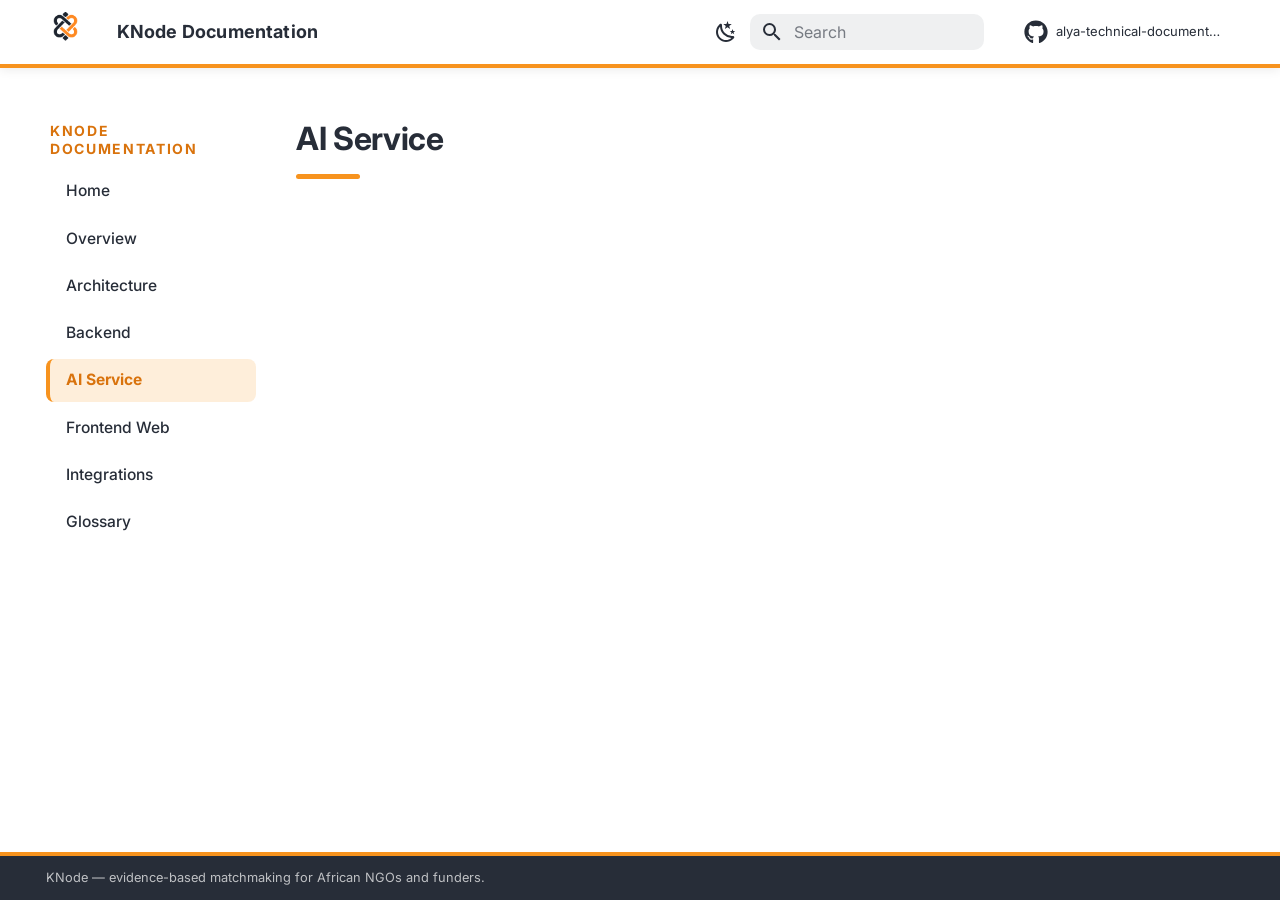
==== ai/index.html @ 0752eef3 "Deployed 485e4f0 with MkDocs version: 1.6.1" ====
<!doctype html>
<html lang="en" class="no-js">
  <head>
    
      <meta charset="utf-8">
      <meta name="viewport" content="width=device-width,initial-scale=1">
      
        <meta name="description" content="Technical documentation for KNode, an evidence-based matchmaking platform connecting African NGOs, collectives and funders.">
      
      
      
        <link rel="canonical" href="https://akirachix.github.io/alya-technical-documentation/ai/">
      
      
        <link rel="prev" href="../backend/">
      
      
        <link rel="next" href="../frontend/">
      
      
        
      
      
      <link rel="icon" href="../assets/brand/knode-logo.png">
      <meta name="generator" content="mkdocs-1.6.1, mkdocs-material-9.7.7">
    
    
      
        <title>AI Service - KNode Documentation</title>
      
    
    
      <link rel="stylesheet" href="../assets/stylesheets/main.ec1eaa64.min.css">
      
        
        <link rel="stylesheet" href="../assets/stylesheets/palette.ab4e12ef.min.css">
      
      


    
    
      
    
    
      
        
        
        <link rel="preconnect" href="https://fonts.gstatic.com" crossorigin>
        <link rel="stylesheet" href="https://fonts.googleapis.com/css?family=Inter:300,300i,400,400i,700,700i%7CJetBrains+Mono:400,400i,700,700i&display=fallback">
        <style>:root{--md-text-font:"Inter";--md-code-font:"JetBrains Mono"}</style>
      
    
    
      <link rel="stylesheet" href="../stylesheets/extra.css">
    
    <script>__md_scope=new URL("..",location),__md_hash=e=>[...e].reduce(((e,_)=>(e<<5)-e+_.charCodeAt(0)),0),__md_get=(e,_=localStorage,t=__md_scope)=>JSON.parse(_.getItem(t.pathname+"."+e)),__md_set=(e,_,t=localStorage,a=__md_scope)=>{try{t.setItem(a.pathname+"."+e,JSON.stringify(_))}catch(e){}}</script>
    
      

    
    
  </head>
  
  
    
    
      
    
    
    
    
    <body dir="ltr" data-md-color-scheme="default" data-md-color-primary="custom" data-md-color-accent="custom">
  
    
    <input class="md-toggle" data-md-toggle="drawer" type="checkbox" id="__drawer" autocomplete="off">
    <input class="md-toggle" data-md-toggle="search" type="checkbox" id="__search" autocomplete="off">
    <label class="md-overlay" for="__drawer"></label>
    <div data-md-component="skip">
      
        
        <a href="#ai-service" class="md-skip">
          Skip to content
        </a>
      
    </div>
    <div data-md-component="announce">
      
    </div>
    
    
      

  

<header class="md-header md-header--shadow" data-md-component="header">
  <nav class="md-header__inner md-grid" aria-label="Header">
    <a href=".." title="KNode Documentation" class="md-header__button md-logo" aria-label="KNode Documentation" data-md-component="logo">
      
  <img src="../assets/brand/knode-logo.png" alt="logo">

    </a>
    <label class="md-header__button md-icon" for="__drawer">
      
      <svg xmlns="http://www.w3.org/2000/svg" viewBox="0 0 24 24"><path d="M3 6h18v2H3zm0 5h18v2H3zm0 5h18v2H3z"/></svg>
    </label>
    <div class="md-header__title" data-md-component="header-title">
      <div class="md-header__ellipsis">
        <div class="md-header__topic">
          <span class="md-ellipsis">
            KNode Documentation
          </span>
        </div>
        <div class="md-header__topic" data-md-component="header-topic">
          <span class="md-ellipsis">
            
              AI Service
            
          </span>
        </div>
      </div>
    </div>
    
      
        <form class="md-header__option" data-md-component="palette">
  
    
    
    
    <input class="md-option" data-md-color-media="" data-md-color-scheme="default" data-md-color-primary="custom" data-md-color-accent="custom"  aria-label="Switch to dark mode"  type="radio" name="__palette" id="__palette_0">
    
      <label class="md-header__button md-icon" title="Switch to dark mode" for="__palette_1" hidden>
        <svg xmlns="http://www.w3.org/2000/svg" viewBox="0 0 24 24"><path d="m17.75 4.09-2.53 1.94.91 3.06-2.63-1.81-2.63 1.81.91-3.06-2.53-1.94L12.44 4l1.06-3 1.06 3zm3.5 6.91-1.64 1.25.59 1.98-1.7-1.17-1.7 1.17.59-1.98L15.75 11l2.06-.05L18.5 9l.69 1.95zm-2.28 4.95c.83-.08 1.72 1.1 1.19 1.85-.32.45-.66.87-1.08 1.27C15.17 23 8.84 23 4.94 19.07c-3.91-3.9-3.91-10.24 0-14.14.4-.4.82-.76 1.27-1.08.75-.53 1.93.36 1.85 1.19-.27 2.86.69 5.83 2.89 8.02a9.96 9.96 0 0 0 8.02 2.89m-1.64 2.02a12.08 12.08 0 0 1-7.8-3.47c-2.17-2.19-3.33-5-3.49-7.82-2.81 3.14-2.7 7.96.31 10.98 3.02 3.01 7.84 3.12 10.98.31"/></svg>
      </label>
    
  
    
    
    
    <input class="md-option" data-md-color-media="" data-md-color-scheme="slate" data-md-color-primary="custom" data-md-color-accent="custom"  aria-label="Switch to light mode"  type="radio" name="__palette" id="__palette_1">
    
      <label class="md-header__button md-icon" title="Switch to light mode" for="__palette_0" hidden>
        <svg xmlns="http://www.w3.org/2000/svg" viewBox="0 0 24 24"><path d="M12 7a5 5 0 0 1 5 5 5 5 0 0 1-5 5 5 5 0 0 1-5-5 5 5 0 0 1 5-5m0 2a3 3 0 0 0-3 3 3 3 0 0 0 3 3 3 3 0 0 0 3-3 3 3 0 0 0-3-3m0-7 2.39 3.42C13.65 5.15 12.84 5 12 5s-1.65.15-2.39.42zM3.34 7l4.16-.35A7.2 7.2 0 0 0 5.94 8.5c-.44.74-.69 1.5-.83 2.29zm.02 10 1.76-3.77a7.131 7.131 0 0 0 2.38 4.14zM20.65 7l-1.77 3.79a7.02 7.02 0 0 0-2.38-4.15zm-.01 10-4.14.36c.59-.51 1.12-1.14 1.54-1.86.42-.73.69-1.5.83-2.29zM12 22l-2.41-3.44c.74.27 1.55.44 2.41.44.82 0 1.63-.17 2.37-.44z"/></svg>
      </label>
    
  
</form>
      
    
    
      <script>var palette=__md_get("__palette");if(palette&&palette.color){if("(prefers-color-scheme)"===palette.color.media){var media=matchMedia("(prefers-color-scheme: light)"),input=document.querySelector(media.matches?"[data-md-color-media='(prefers-color-scheme: light)']":"[data-md-color-media='(prefers-color-scheme: dark)']");palette.color.media=input.getAttribute("data-md-color-media"),palette.color.scheme=input.getAttribute("data-md-color-scheme"),palette.color.primary=input.getAttribute("data-md-color-primary"),palette.color.accent=input.getAttribute("data-md-color-accent")}for(var[key,value]of Object.entries(palette.color))document.body.setAttribute("data-md-color-"+key,value)}</script>
    
    
    
      
      
        <label class="md-header__button md-icon" for="__search">
          
          <svg xmlns="http://www.w3.org/2000/svg" viewBox="0 0 24 24"><path d="M9.5 3A6.5 6.5 0 0 1 16 9.5c0 1.61-.59 3.09-1.56 4.23l.27.27h.79l5 5-1.5 1.5-5-5v-.79l-.27-.27A6.52 6.52 0 0 1 9.5 16 6.5 6.5 0 0 1 3 9.5 6.5 6.5 0 0 1 9.5 3m0 2C7 5 5 7 5 9.5S7 14 9.5 14 14 12 14 9.5 12 5 9.5 5"/></svg>
        </label>
        <div class="md-search" data-md-component="search" role="dialog">
  <label class="md-search__overlay" for="__search"></label>
  <div class="md-search__inner" role="search">
    <form class="md-search__form" name="search">
      <input type="text" class="md-search__input" name="query" aria-label="Search" placeholder="Search" autocapitalize="off" autocorrect="off" autocomplete="off" spellcheck="false" data-md-component="search-query" required>
      <label class="md-search__icon md-icon" for="__search">
        
        <svg xmlns="http://www.w3.org/2000/svg" viewBox="0 0 24 24"><path d="M9.5 3A6.5 6.5 0 0 1 16 9.5c0 1.61-.59 3.09-1.56 4.23l.27.27h.79l5 5-1.5 1.5-5-5v-.79l-.27-.27A6.52 6.52 0 0 1 9.5 16 6.5 6.5 0 0 1 3 9.5 6.5 6.5 0 0 1 9.5 3m0 2C7 5 5 7 5 9.5S7 14 9.5 14 14 12 14 9.5 12 5 9.5 5"/></svg>
        
        <svg xmlns="http://www.w3.org/2000/svg" viewBox="0 0 24 24"><path d="M20 11v2H8l5.5 5.5-1.42 1.42L4.16 12l7.92-7.92L13.5 5.5 8 11z"/></svg>
      </label>
      <nav class="md-search__options" aria-label="Search">
        
        <button type="reset" class="md-search__icon md-icon" title="Clear" aria-label="Clear" tabindex="-1">
          
          <svg xmlns="http://www.w3.org/2000/svg" viewBox="0 0 24 24"><path d="M19 6.41 17.59 5 12 10.59 6.41 5 5 6.41 10.59 12 5 17.59 6.41 19 12 13.41 17.59 19 19 17.59 13.41 12z"/></svg>
        </button>
      </nav>
      
        <div class="md-search__suggest" data-md-component="search-suggest"></div>
      
    </form>
    <div class="md-search__output">
      <div class="md-search__scrollwrap" tabindex="0" data-md-scrollfix>
        <div class="md-search-result" data-md-component="search-result">
          <div class="md-search-result__meta">
            Initializing search
          </div>
          <ol class="md-search-result__list" role="presentation"></ol>
        </div>
      </div>
    </div>
  </div>
</div>
      
    
    
      <div class="md-header__source">
        <a href="https://github.com/akirachix/alya-technical-documentation" title="Go to repository" class="md-source" data-md-component="source">
  <div class="md-source__icon md-icon">
    
    <svg xmlns="http://www.w3.org/2000/svg" viewBox="0 0 512 512"><!--! Font Awesome Free 7.1.0 by @fontawesome - https://fontawesome.com License - https://fontawesome.com/license/free (Icons: CC BY 4.0, Fonts: SIL OFL 1.1, Code: MIT License) Copyright 2025 Fonticons, Inc.--><path d="M173.9 397.4c0 2-2.3 3.6-5.2 3.6-3.3.3-5.6-1.3-5.6-3.6 0-2 2.3-3.6 5.2-3.6 3-.3 5.6 1.3 5.6 3.6m-31.1-4.5c-.7 2 1.3 4.3 4.3 4.9 2.6 1 5.6 0 6.2-2s-1.3-4.3-4.3-5.2c-2.6-.7-5.5.3-6.2 2.3m44.2-1.7c-2.9.7-4.9 2.6-4.6 4.9.3 2 2.9 3.3 5.9 2.6 2.9-.7 4.9-2.6 4.6-4.6-.3-1.9-3-3.2-5.9-2.9M252.8 8C114.1 8 8 113.3 8 252c0 110.9 69.8 205.8 169.5 239.2 12.8 2.3 17.3-5.6 17.3-12.1 0-6.2-.3-40.4-.3-61.4 0 0-70 15-84.7-29.8 0 0-11.4-29.1-27.8-36.6 0 0-22.9-15.7 1.6-15.4 0 0 24.9 2 38.6 25.8 21.9 38.6 58.6 27.5 72.9 20.9 2.3-16 8.8-27.1 16-33.7-55.9-6.2-112.3-14.3-112.3-110.5 0-27.5 7.6-41.3 23.6-58.9-2.6-6.5-11.1-33.3 2.6-67.9 20.9-6.5 69 27 69 27 20-5.6 41.5-8.5 62.8-8.5s42.8 2.9 62.8 8.5c0 0 48.1-33.6 69-27 13.7 34.7 5.2 61.4 2.6 67.9 16 17.7 25.8 31.5 25.8 58.9 0 96.5-58.9 104.2-114.8 110.5 9.2 7.9 17 22.9 17 46.4 0 33.7-.3 75.4-.3 83.6 0 6.5 4.6 14.4 17.3 12.1C436.2 457.8 504 362.9 504 252 504 113.3 391.5 8 252.8 8M105.2 352.9c-1.3 1-1 3.3.7 5.2 1.6 1.6 3.9 2.3 5.2 1 1.3-1 1-3.3-.7-5.2-1.6-1.6-3.9-2.3-5.2-1m-10.8-8.1c-.7 1.3.3 2.9 2.3 3.9 1.6 1 3.6.7 4.3-.7.7-1.3-.3-2.9-2.3-3.9-2-.6-3.6-.3-4.3.7m32.4 35.6c-1.6 1.3-1 4.3 1.3 6.2 2.3 2.3 5.2 2.6 6.5 1 1.3-1.3.7-4.3-1.3-6.2-2.2-2.3-5.2-2.6-6.5-1m-11.4-14.7c-1.6 1-1.6 3.6 0 5.9s4.3 3.3 5.6 2.3c1.6-1.3 1.6-3.9 0-6.2-1.4-2.3-4-3.3-5.6-2"/></svg>
  </div>
  <div class="md-source__repository">
    alya-technical-documentation
  </div>
</a>
      </div>
    
  </nav>
  
</header>
    
    <div class="md-container" data-md-component="container">
      
      
        
          
        
      
      <main class="md-main" data-md-component="main">
        <div class="md-main__inner md-grid">
          
            
              
              <div class="md-sidebar md-sidebar--primary" data-md-component="sidebar" data-md-type="navigation" >
                <div class="md-sidebar__scrollwrap">
                  <div class="md-sidebar__inner">
                    



<nav class="md-nav md-nav--primary" aria-label="Navigation" data-md-level="0">
  <label class="md-nav__title" for="__drawer">
    <a href=".." title="KNode Documentation" class="md-nav__button md-logo" aria-label="KNode Documentation" data-md-component="logo">
      
  <img src="../assets/brand/knode-logo.png" alt="logo">

    </a>
    KNode Documentation
  </label>
  
    <div class="md-nav__source">
      <a href="https://github.com/akirachix/alya-technical-documentation" title="Go to repository" class="md-source" data-md-component="source">
  <div class="md-source__icon md-icon">
    
    <svg xmlns="http://www.w3.org/2000/svg" viewBox="0 0 512 512"><!--! Font Awesome Free 7.1.0 by @fontawesome - https://fontawesome.com License - https://fontawesome.com/license/free (Icons: CC BY 4.0, Fonts: SIL OFL 1.1, Code: MIT License) Copyright 2025 Fonticons, Inc.--><path d="M173.9 397.4c0 2-2.3 3.6-5.2 3.6-3.3.3-5.6-1.3-5.6-3.6 0-2 2.3-3.6 5.2-3.6 3-.3 5.6 1.3 5.6 3.6m-31.1-4.5c-.7 2 1.3 4.3 4.3 4.9 2.6 1 5.6 0 6.2-2s-1.3-4.3-4.3-5.2c-2.6-.7-5.5.3-6.2 2.3m44.2-1.7c-2.9.7-4.9 2.6-4.6 4.9.3 2 2.9 3.3 5.9 2.6 2.9-.7 4.9-2.6 4.6-4.6-.3-1.9-3-3.2-5.9-2.9M252.8 8C114.1 8 8 113.3 8 252c0 110.9 69.8 205.8 169.5 239.2 12.8 2.3 17.3-5.6 17.3-12.1 0-6.2-.3-40.4-.3-61.4 0 0-70 15-84.7-29.8 0 0-11.4-29.1-27.8-36.6 0 0-22.9-15.7 1.6-15.4 0 0 24.9 2 38.6 25.8 21.9 38.6 58.6 27.5 72.9 20.9 2.3-16 8.8-27.1 16-33.7-55.9-6.2-112.3-14.3-112.3-110.5 0-27.5 7.6-41.3 23.6-58.9-2.6-6.5-11.1-33.3 2.6-67.9 20.9-6.5 69 27 69 27 20-5.6 41.5-8.5 62.8-8.5s42.8 2.9 62.8 8.5c0 0 48.1-33.6 69-27 13.7 34.7 5.2 61.4 2.6 67.9 16 17.7 25.8 31.5 25.8 58.9 0 96.5-58.9 104.2-114.8 110.5 9.2 7.9 17 22.9 17 46.4 0 33.7-.3 75.4-.3 83.6 0 6.5 4.6 14.4 17.3 12.1C436.2 457.8 504 362.9 504 252 504 113.3 391.5 8 252.8 8M105.2 352.9c-1.3 1-1 3.3.7 5.2 1.6 1.6 3.9 2.3 5.2 1 1.3-1 1-3.3-.7-5.2-1.6-1.6-3.9-2.3-5.2-1m-10.8-8.1c-.7 1.3.3 2.9 2.3 3.9 1.6 1 3.6.7 4.3-.7.7-1.3-.3-2.9-2.3-3.9-2-.6-3.6-.3-4.3.7m32.4 35.6c-1.6 1.3-1 4.3 1.3 6.2 2.3 2.3 5.2 2.6 6.5 1 1.3-1.3.7-4.3-1.3-6.2-2.2-2.3-5.2-2.6-6.5-1m-11.4-14.7c-1.6 1-1.6 3.6 0 5.9s4.3 3.3 5.6 2.3c1.6-1.3 1.6-3.9 0-6.2-1.4-2.3-4-3.3-5.6-2"/></svg>
  </div>
  <div class="md-source__repository">
    alya-technical-documentation
  </div>
</a>
    </div>
  
  <ul class="md-nav__list" data-md-scrollfix>
    
      
      
  
  
  
  
    <li class="md-nav__item">
      <a href=".." class="md-nav__link">
        
  
  
  <span class="md-ellipsis">
    
  
    Home
  

    
  </span>
  
  

      </a>
    </li>
  

    
      
      
  
  
  
  
    <li class="md-nav__item">
      <a href="../overview/" class="md-nav__link">
        
  
  
  <span class="md-ellipsis">
    
  
    Overview
  

    
  </span>
  
  

      </a>
    </li>
  

    
      
      
  
  
  
  
    <li class="md-nav__item">
      <a href="../architecture/" class="md-nav__link">
        
  
  
  <span class="md-ellipsis">
    
  
    Architecture
  

    
  </span>
  
  

      </a>
    </li>
  

    
      
      
  
  
  
  
    <li class="md-nav__item">
      <a href="../backend/" class="md-nav__link">
        
  
  
  <span class="md-ellipsis">
    
  
    Backend
  

    
  </span>
  
  

      </a>
    </li>
  

    
      
      
  
  
    
  
  
  
    <li class="md-nav__item md-nav__item--active">
      
      <input class="md-nav__toggle md-toggle" type="checkbox" id="__toc">
      
      
        
      
      
      <a href="./" class="md-nav__link md-nav__link--active">
        
  
  
  <span class="md-ellipsis">
    
  
    AI Service
  

    
  </span>
  
  

      </a>
      
    </li>
  

    
      
      
  
  
  
  
    <li class="md-nav__item">
      <a href="../frontend/" class="md-nav__link">
        
  
  
  <span class="md-ellipsis">
    
  
    Frontend Web
  

    
  </span>
  
  

      </a>
    </li>
  

    
      
      
  
  
  
  
    <li class="md-nav__item">
      <a href="../integrations/" class="md-nav__link">
        
  
  
  <span class="md-ellipsis">
    
  
    Integrations
  

    
  </span>
  
  

      </a>
    </li>
  

    
      
      
  
  
  
  
    <li class="md-nav__item">
      <a href="../glossary/" class="md-nav__link">
        
  
  
  <span class="md-ellipsis">
    
  
    Glossary
  

    
  </span>
  
  

      </a>
    </li>
  

    
  </ul>
</nav>
                  </div>
                </div>
              </div>
            
            
              
              <div class="md-sidebar md-sidebar--secondary" data-md-component="sidebar" data-md-type="toc" >
                <div class="md-sidebar__scrollwrap">
                  <div class="md-sidebar__inner">
                    

<nav class="md-nav md-nav--secondary" aria-label="Table of contents">
  
  
  
    
  
  
</nav>
                  </div>
                </div>
              </div>
            
          
          
            <div class="md-content" data-md-component="content">
              
              <article class="md-content__inner md-typeset">
                
                  


  
  


<h1 id="ai-service">AI Service<a class="headerlink" href="#ai-service" title="Permanent link">&para;</a></h1>












                
              </article>
            </div>
          
          
  <script>var tabs=__md_get("__tabs");if(Array.isArray(tabs))e:for(var set of document.querySelectorAll(".tabbed-set")){var labels=set.querySelector(".tabbed-labels");for(var tab of tabs)for(var label of labels.getElementsByTagName("label"))if(label.innerText.trim()===tab){var input=document.getElementById(label.htmlFor);input.checked=!0;continue e}}</script>

<script>var target=document.getElementById(location.hash.slice(1));target&&target.name&&(target.checked=target.name.startsWith("__tabbed_"))</script>
        </div>
        
          <button type="button" class="md-top md-icon" data-md-component="top" hidden>
  
  <svg xmlns="http://www.w3.org/2000/svg" viewBox="0 0 24 24"><path d="M13 20h-2V8l-5.5 5.5-1.42-1.42L12 4.16l7.92 7.92-1.42 1.42L13 8z"/></svg>
  Back to top
</button>
        
      </main>
      
        <footer class="md-footer">
  
  <div class="md-footer-meta md-typeset">
    <div class="md-footer-meta__inner md-grid">
      <div class="md-copyright">
  
    <div class="md-copyright__highlight">
      KNode &mdash; evidence-based matchmaking for African NGOs and funders.
    </div>
  
  
</div>
      
    </div>
  </div>
</footer>
      
    </div>
    <div class="md-dialog" data-md-component="dialog">
      <div class="md-dialog__inner md-typeset"></div>
    </div>
    
    
    
      
      
      <script id="__config" type="application/json">{"annotate": null, "base": "..", "features": ["navigation.sections", "navigation.indexes", "navigation.tracking", "navigation.top", "toc.follow", "search.suggest", "search.highlight", "content.code.copy", "content.tabs.link"], "search": "../assets/javascripts/workers/search.2c215733.min.js", "tags": null, "translations": {"clipboard.copied": "Copied to clipboard", "clipboard.copy": "Copy to clipboard", "search.result.more.one": "1 more on this page", "search.result.more.other": "# more on this page", "search.result.none": "No matching documents", "search.result.one": "1 matching document", "search.result.other": "# matching documents", "search.result.placeholder": "Type to start searching", "search.result.term.missing": "Missing", "select.version": "Select version"}, "version": null}</script>
    
    
      <script src="../assets/javascripts/bundle.d7400e89.min.js"></script>
      
    
  </body>
</html>
---- assets/stylesheets/main.ec1eaa64.min.css ----
@charset "UTF-8";html{-webkit-text-size-adjust:none;-moz-text-size-adjust:none;text-size-adjust:none;box-sizing:border-box}*,:after,:before{box-sizing:inherit}@media (prefers-reduced-motion){*,:after,:before{transition:none!important}}body{margin:0}a,button,input,label{-webkit-tap-highlight-color:transparent}a{color:inherit;text-decoration:none}hr{border:0;box-sizing:initial;display:block;height:.05rem;overflow:visible;padding:0}small{font-size:80%}sub,sup{line-height:1em}img{border-style:none}table{border-collapse:initial;border-spacing:0}td,th{font-weight:400;vertical-align:top}button{background:#0000;border:0;font-family:inherit;font-size:inherit;margin:0;padding:0}input{border:0;outline:none}:root{--md-primary-fg-color:#4051b5;--md-primary-fg-color--light:#5d6cc0;--md-primary-fg-color--dark:#303fa1;--md-primary-bg-color:#fff;--md-primary-bg-color--light:#ffffffb3;--md-accent-fg-color:#526cfe;--md-accent-fg-color--transparent:#526cfe1a;--md-accent-bg-color:#fff;--md-accent-bg-color--light:#ffffffb3}[data-md-color-scheme=default]{color-scheme:light}[data-md-color-scheme=default] img[src$="#gh-dark-mode-only"],[data-md-color-scheme=default] img[src$="#only-dark"]{display:none}:root,[data-md-color-scheme=default]{--md-hue:225deg;--md-default-fg-color:#000000de;--md-default-fg-color--light:#0000008a;--md-default-fg-color--lighter:#00000052;--md-default-fg-color--lightest:#00000012;--md-default-bg-color:#fff;--md-default-bg-color--light:#ffffffb3;--md-default-bg-color--lighter:#ffffff4d;--md-default-bg-color--lightest:#ffffff1f;--md-code-fg-color:#36464e;--md-code-bg-color:#f5f5f5;--md-code-bg-color--light:#f5f5f5b3;--md-code-bg-color--lighter:#f5f5f54d;--md-code-hl-color:#4287ff;--md-code-hl-color--light:#4287ff1a;--md-code-hl-number-color:#d52a2a;--md-code-hl-special-color:#db1457;--md-code-hl-function-color:#a846b9;--md-code-hl-constant-color:#6e59d9;--md-code-hl-keyword-color:#3f6ec6;--md-code-hl-string-color:#1c7d4d;--md-code-hl-name-color:var(--md-code-fg-color);--md-code-hl-operator-color:var(--md-default-fg-color--light);--md-code-hl-punctuation-color:var(--md-default-fg-color--light);--md-code-hl-comment-color:var(--md-default-fg-color--light);--md-code-hl-generic-color:var(--md-default-fg-color--light);--md-code-hl-variable-color:var(--md-default-fg-color--light);--md-typeset-color:var(--md-default-fg-color);--md-typeset-a-color:var(--md-primary-fg-color);--md-typeset-del-color:#f5503d26;--md-typeset-ins-color:#0bd57026;--md-typeset-kbd-color:#fafafa;--md-typeset-kbd-accent-color:#fff;--md-typeset-kbd-border-color:#b8b8b8;--md-typeset-mark-color:#ffff0080;--md-typeset-table-color:#0000001f;--md-typeset-table-color--light:rgba(0,0,0,.035);--md-admonition-fg-color:var(--md-default-fg-color);--md-admonition-bg-color:var(--md-default-bg-color);--md-warning-fg-color:#000000de;--md-warning-bg-color:#ff9;--md-footer-fg-color:#fff;--md-footer-fg-color--light:#ffffffb3;--md-footer-fg-color--lighter:#ffffff73;--md-footer-bg-color:#000000de;--md-footer-bg-color--dark:#00000052;--md-shadow-z1:0 0.2rem 0.5rem #0000000d,0 0 0.05rem #0000001a;--md-shadow-z2:0 0.2rem 0.5rem #0000001a,0 0 0.05rem #00000040;--md-shadow-z3:0 0.2rem 0.5rem #0003,0 0 0.05rem #00000059}.md-icon svg{fill:currentcolor;display:block;height:1.2rem;width:1.2rem}body{-webkit-font-smoothing:antialiased;-moz-osx-font-smoothing:grayscale;--md-text-font-family:var(--md-text-font,_),-apple-system,BlinkMacSystemFont,Helvetica,Arial,sans-serif;--md-code-font-family:var(--md-code-font,_),SFMono-Regular,Consolas,Menlo,monospace}aside,body,input{font-feature-settings:"kern","liga";color:var(--md-typeset-color);font-family:var(--md-text-font-family)}code,kbd,pre{font-feature-settings:"kern";font-family:var(--md-code-font-family)}:root{--md-typeset-table-sort-icon:url('data:image/svg+xml;charset=utf-8,<svg xmlns="http://www.w3.org/2000/svg" viewBox="0 0 24 24"><path d="m18 21-4-4h3V7h-3l4-4 4 4h-3v10h3M2 19v-2h10v2M2 13v-2h7v2M2 7V5h4v2z"/></svg>');--md-typeset-table-sort-icon--asc:url('data:image/svg+xml;charset=utf-8,<svg xmlns="http://www.w3.org/2000/svg" viewBox="0 0 24 24"><path d="M19 17h3l-4 4-4-4h3V3h2M2 17h10v2H2M6 5v2H2V5m0 6h7v2H2z"/></svg>');--md-typeset-table-sort-icon--desc:url('data:image/svg+xml;charset=utf-8,<svg xmlns="http://www.w3.org/2000/svg" viewBox="0 0 24 24"><path d="M19 7h3l-4-4-4 4h3v14h2M2 17h10v2H2M6 5v2H2V5m0 6h7v2H2z"/></svg>')}.md-typeset{-webkit-print-color-adjust:exact;color-adjust:exact;font-size:.8rem;line-height:1.6;overflow-wrap:break-word}@media print{.md-typeset{font-size:.68rem}}.md-typeset blockquote,.md-typeset dl,.md-typeset figure,.md-typeset ol,.md-typeset pre,.md-typeset ul{margin-bottom:1em;margin-top:1em}.md-typeset h1{color:var(--md-default-fg-color--light);font-size:2em;line-height:1.3;margin:0 0 1.25em}.md-typeset h1,.md-typeset h2{font-weight:300;letter-spacing:-.01em}.md-typeset h2{font-size:1.5625em;line-height:1.4;margin:1.6em 0 .64em}.md-typeset h3{font-size:1.25em;font-weight:400;letter-spacing:-.01em;line-height:1.5;margin:1.6em 0 .8em}.md-typeset h2+h3{margin-top:.8em}.md-typeset h4{font-weight:700;letter-spacing:-.01em;margin:1em 0}.md-typeset h5,.md-typeset h6{color:var(--md-default-fg-color--light);font-size:.8em;font-weight:700;letter-spacing:-.01em;margin:1.25em 0}.md-typeset h5{text-transform:uppercase}.md-typeset h5 code{text-transform:none}.md-typeset hr{border-bottom:.05rem solid var(--md-default-fg-color--lightest);display:flow-root;margin:1.5em 0}.md-typeset a{color:var(--md-typeset-a-color);word-break:break-word}.md-typeset a,.md-typeset a:before{transition:color 125ms}.md-typeset a:focus,.md-typeset a:hover{color:var(--md-accent-fg-color)}.md-typeset a:focus code,.md-typeset a:hover code{background-color:var(--md-accent-fg-color--transparent);color:var(--md-accent-fg-color)}.md-typeset a code{color:var(--md-typeset-a-color)}.md-typeset a.focus-visible{outline-color:var(--md-accent-fg-color);outline-offset:.2rem}.md-typeset code,.md-typeset kbd,.md-typeset pre{color:var(--md-code-fg-color);direction:ltr;font-variant-ligatures:none;transition:background-color 125ms}@media print{.md-typeset code,.md-typeset kbd,.md-typeset pre{white-space:pre-wrap}}.md-typeset code{background-color:var(--md-code-bg-color);border-radius:.1rem;-webkit-box-decoration-break:clone;box-decoration-break:clone;font-size:.85em;padding:0 .2941176471em;transition:color 125ms,background-color 125ms;word-break:break-word}.md-typeset code:not(.focus-visible){-webkit-tap-highlight-color:transparent;outline:none}.md-typeset pre{display:flow-root;line-height:1.4;position:relative}.md-typeset pre>code{-webkit-box-decoration-break:slice;box-decoration-break:slice;box-shadow:none;display:block;margin:0;outline-color:var(--md-accent-fg-color);overflow:auto;padding:.7720588235em 1.1764705882em;scrollbar-color:var(--md-default-fg-color--lighter) #0000;scrollbar-width:thin;touch-action:auto;word-break:normal}.md-typeset pre>code:hover{scrollbar-color:var(--md-accent-fg-color) #0000}.md-typeset pre>code::-webkit-scrollbar{height:.2rem;width:.2rem}.md-typeset pre>code::-webkit-scrollbar-thumb{background-color:var(--md-default-fg-color--lighter)}.md-typeset pre>code::-webkit-scrollbar-thumb:hover{background-color:var(--md-accent-fg-color)}.md-typeset kbd{background-color:var(--md-typeset-kbd-color);border-radius:.1rem;box-shadow:0 .1rem 0 .05rem var(--md-typeset-kbd-border-color),0 .1rem 0 var(--md-typeset-kbd-border-color),0 -.1rem .2rem var(--md-typeset-kbd-accent-color) inset;color:var(--md-default-fg-color);display:inline-block;font-size:.75em;padding:0 .6666666667em;vertical-align:text-top;word-break:break-word}.md-typeset mark{background-color:var(--md-typeset-mark-color);-webkit-box-decoration-break:clone;box-decoration-break:clone;color:inherit;word-break:break-word}.md-typeset abbr{cursor:help;text-decoration:none}.md-typeset [data-preview],.md-typeset abbr{border-bottom:.05rem dotted var(--md-default-fg-color--light)}.md-typeset small{opacity:.75}[dir=ltr] .md-typeset sub,[dir=ltr] .md-typeset sup{margin-left:.078125em}[dir=rtl] .md-typeset sub,[dir=rtl] .md-typeset sup{margin-right:.078125em}[dir=ltr] .md-typeset blockquote{padding-left:.6rem}[dir=rtl] .md-typeset blockquote{padding-right:.6rem}[dir=ltr] .md-typeset blockquote{border-left:.2rem solid var(--md-default-fg-color--lighter)}[dir=rtl] .md-typeset blockquote{border-right:.2rem solid var(--md-default-fg-color--lighter)}.md-typeset blockquote{color:var(--md-default-fg-color--light);margin-left:0;margin-right:0}.md-typeset ul{list-style-type:disc}.md-typeset ul[type]{list-style-type:revert-layer}[dir=ltr] .md-typeset ol,[dir=ltr] .md-typeset ul{margin-left:.625em}[dir=rtl] .md-typeset ol,[dir=rtl] .md-typeset ul{margin-right:.625em}.md-typeset ol,.md-typeset ul{padding:0}.md-typeset ol:not([hidden]),.md-typeset ul:not([hidden]){display:flow-root}.md-typeset ol ol,.md-typeset ul ol{list-style-type:lower-alpha}.md-typeset ol ol ol,.md-typeset ul ol ol{list-style-type:lower-roman}.md-typeset ol ol ol ol,.md-typeset ul ol ol ol{list-style-type:upper-alpha}.md-typeset ol ol ol ol ol,.md-typeset ul ol ol ol ol{list-style-type:upper-roman}.md-typeset ol[type],.md-typeset ul[type]{list-style-type:revert-layer}[dir=ltr] .md-typeset ol li,[dir=ltr] .md-typeset ul li{margin-left:1.25em}[dir=rtl] .md-typeset ol li,[dir=rtl] .md-typeset ul li{margin-right:1.25em}.md-typeset ol li,.md-typeset ul li{margin-bottom:.5em}.md-typeset ol li blockquote,.md-typeset ol li p,.md-typeset ul li blockquote,.md-typeset ul li p{margin:.5em 0}.md-typeset ol li:last-child,.md-typeset ul li:last-child{margin-bottom:0}[dir=ltr] .md-typeset ol li ol,[dir=ltr] .md-typeset ol li ul,[dir=ltr] .md-typeset ul li ol,[dir=ltr] .md-typeset ul li ul{margin-left:.625em}[dir=rtl] .md-typeset ol li ol,[dir=rtl] .md-typeset ol li ul,[dir=rtl] .md-typeset ul li ol,[dir=rtl] .md-typeset ul li ul{margin-right:.625em}.md-typeset ol li ol,.md-typeset ol li ul,.md-typeset ul li ol,.md-typeset ul li ul{margin-bottom:.5em;margin-top:.5em}[dir=ltr] .md-typeset dd{margin-left:1.875em}[dir=rtl] .md-typeset dd{margin-right:1.875em}.md-typeset dd{margin-bottom:1.5em;margin-top:1em}.md-typeset img,.md-typeset svg,.md-typeset video{height:auto;max-width:100%}.md-typeset img[align=left]{margin:1em 1em 1em 0}.md-typeset img[align=right]{margin:1em 0 1em 1em}.md-typeset img[align]:only-child{margin-top:0}.md-typeset figure{display:flow-root;margin:1em auto;max-width:100%;text-align:center;width:fit-content}.md-typeset figure img{display:block;margin:0 auto}.md-typeset figcaption{font-style:italic;margin:1em auto;max-width:24rem}.md-typeset iframe{max-width:100%}.md-typeset table:not([class]){background-color:var(--md-default-bg-color);border:.05rem solid var(--md-typeset-table-color);border-radius:.1rem;display:inline-block;font-size:.64rem;max-width:100%;overflow:auto;touch-action:auto}@media print{.md-typeset table:not([class]){display:table}}.md-typeset table:not([class])+*{margin-top:1.5em}.md-typeset table:not([class]) td>:first-child,.md-typeset table:not([class]) th>:first-child{margin-top:0}.md-typeset table:not([class]) td>:last-child,.md-typeset table:not([class]) th>:last-child{margin-bottom:0}.md-typeset table:not([class]) td:not([align]),.md-typeset table:not([class]) th:not([align]){text-align:left}[dir=rtl] .md-typeset table:not([class]) td:not([align]),[dir=rtl] .md-typeset table:not([class]) th:not([align]){text-align:right}.md-typeset table:not([class]) th{font-weight:700;min-width:5rem;padding:.9375em 1.25em;vertical-align:top}.md-typeset table:not([class]) td{border-top:.05rem solid var(--md-typeset-table-color);padding:.9375em 1.25em;vertical-align:top}.md-typeset table:not([class]) tbody tr{transition:background-color 125ms}.md-typeset table:not([class]) tbody tr:hover{background-color:var(--md-typeset-table-color--light);box-shadow:0 .05rem 0 var(--md-default-bg-color) inset}.md-typeset table:not([class]) a{word-break:normal}.md-typeset table th[role=columnheader]{cursor:pointer}[dir=ltr] .md-typeset table th[role=columnheader]:after{margin-left:.5em}[dir=rtl] .md-typeset table th[role=columnheader]:after{margin-right:.5em}.md-typeset table th[role=columnheader]:after{content:"";display:inline-block;height:1.2em;-webkit-mask-image:var(--md-typeset-table-sort-icon);mask-image:var(--md-typeset-table-sort-icon);-webkit-mask-repeat:no-repeat;mask-repeat:no-repeat;-webkit-mask-size:contain;mask-size:contain;transition:background-color 125ms;vertical-align:text-bottom;width:1.2em}.md-typeset table th[role=columnheader]:hover:after{background-color:var(--md-default-fg-color--lighter)}.md-typeset table th[role=columnheader][aria-sort=ascending]:after{background-color:var(--md-default-fg-color--light);-webkit-mask-image:var(--md-typeset-table-sort-icon--asc);mask-image:var(--md-typeset-table-sort-icon--asc)}.md-typeset table th[role=columnheader][aria-sort=descending]:after{background-color:var(--md-default-fg-color--light);-webkit-mask-image:var(--md-typeset-table-sort-icon--desc);mask-image:var(--md-typeset-table-sort-icon--desc)}.md-typeset__scrollwrap{margin:1em -.8rem;overflow-x:auto;touch-action:auto}.md-typeset__table{display:inline-block;margin-bottom:.5em;padding:0 .8rem}@media print{.md-typeset__table{display:block}}html .md-typeset__table table{display:table;margin:0;overflow:hidden;width:100%}@media screen and (max-width:44.984375em){.md-content__inner>pre{margin:1em -.8rem}.md-content__inner>pre code{border-radius:0}}.md-typeset .md-author{border-radius:100%;display:block;flex-shrink:0;height:1.6rem;overflow:hidden;position:relative;transition:color 125ms,transform 125ms;width:1.6rem}.md-typeset .md-author img{display:block}.md-typeset .md-author--more{background:var(--md-default-fg-color--lightest);color:var(--md-default-fg-color--lighter);font-size:.6rem;font-weight:700;line-height:1.6rem;text-align:center}.md-typeset .md-author--long{height:2.4rem;width:2.4rem}.md-typeset a.md-author{transform:scale(1)}.md-typeset a.md-author img{border-radius:100%;filter:grayscale(100%) opacity(75%);transition:filter 125ms}.md-typeset a.md-author:focus,.md-typeset a.md-author:hover{transform:scale(1.1);z-index:1}.md-typeset a.md-author:focus img,.md-typeset a.md-author:hover img{filter:grayscale(0)}.md-banner{background-color:var(--md-footer-bg-color);color:var(--md-footer-fg-color);overflow:auto}@media print{.md-banner{display:none}}.md-banner--warning{background-color:var(--md-warning-bg-color);color:var(--md-warning-fg-color)}.md-banner__inner{font-size:.7rem;margin:.6rem auto;padding:0 .8rem}[dir=ltr] .md-banner__button{float:right}[dir=rtl] .md-banner__button{float:left}.md-banner__button{color:inherit;cursor:pointer;transition:opacity .25s}.no-js .md-banner__button{display:none}.md-banner__button:hover{opacity:.7}html{font-size:125%;height:100%;overflow-x:hidden}@media screen and (min-width:100em){html{font-size:137.5%}}@media screen and (min-width:125em){html{font-size:150%}}body{background-color:var(--md-default-bg-color);display:flex;flex-direction:column;font-size:.5rem;min-height:100%;position:relative;width:100%}@media print{body{display:block}}@media screen and (max-width:59.984375em){body[data-md-scrolllock]{position:fixed}}.md-grid{margin-left:auto;margin-right:auto;max-width:61rem}.md-container{display:flex;flex-direction:column;flex-grow:1}@media print{.md-container{display:block}}.md-main{flex-grow:1}.md-main__inner{display:flex;height:100%;margin-top:1.5rem}.md-ellipsis{overflow:hidden;text-overflow:ellipsis}.md-toggle{display:none}.md-option{height:0;opacity:0;position:absolute;width:0}.md-option:checked+label:not([hidden]){display:block}.md-option.focus-visible+label{outline-color:var(--md-accent-fg-color);outline-style:auto}.md-skip{background-color:var(--md-default-fg-color);border-radius:.1rem;color:var(--md-default-bg-color);font-size:.64rem;margin:.5rem;opacity:0;outline-color:var(--md-accent-fg-color);padding:.3rem .5rem;position:fixed;transform:translateY(.4rem);z-index:-1}.md-skip:focus{opacity:1;transform:translateY(0);transition:transform .25s cubic-bezier(.4,0,.2,1),opacity 175ms 75ms;z-index:10}@page{margin:25mm}:root{--md-clipboard-icon:url('data:image/svg+xml;charset=utf-8,<svg xmlns="http://www.w3.org/2000/svg" viewBox="0 0 24 24"><path d="M19 21H8V7h11m0-2H8a2 2 0 0 0-2 2v14a2 2 0 0 0 2 2h11a2 2 0 0 0 2-2V7a2 2 0 0 0-2-2m-3-4H4a2 2 0 0 0-2 2v14h2V3h12z"/></svg>')}.md-clipboard{border-radius:.1rem;color:var(--md-default-fg-color--lightest);cursor:pointer;height:1.5em;outline-color:var(--md-accent-fg-color);outline-offset:.1rem;transition:color .25s;width:1.5em;z-index:1}@media print{.md-clipboard{display:none}}.md-clipboard:not(.focus-visible){-webkit-tap-highlight-color:transparent;outline:none}:hover>.md-clipboard{color:var(--md-default-fg-color--light)}.md-clipboard:focus,.md-clipboard:hover{color:var(--md-accent-fg-color)}.md-clipboard:after{background-color:currentcolor;content:"";display:block;height:1.125em;margin:0 auto;-webkit-mask-image:var(--md-clipboard-icon);mask-image:var(--md-clipboard-icon);-webkit-mask-position:center;mask-position:center;-webkit-mask-repeat:no-repeat;mask-repeat:no-repeat;-webkit-mask-size:contain;mask-size:contain;width:1.125em}.md-clipboard--inline{cursor:pointer}.md-clipboard--inline code{transition:color .25s,background-color .25s}.md-clipboard--inline:focus code,.md-clipboard--inline:hover code{background-color:var(--md-accent-fg-color--transparent);color:var(--md-accent-fg-color)}:root{--md-code-select-icon:url('data:image/svg+xml;charset=utf-8,<svg xmlns="http://www.w3.org/2000/svg" viewBox="0 0 24 24"><path d="M19 19h-4v2h4c1.1 0 2-.9 2-2v-4h-2m0-12h-4v2h4v4h2V5c0-1.1-.9-2-2-2M5 5h4V3H5c-1.1 0-2 .9-2 2v4h2m0 6H3v4c0 1.1.9 2 2 2h4v-2H5zm2-4h2v2H7zm4 0h2v2h-2zm4 0h2v2h-2zM7 7h2v2H7zm4 0h2v2h-2zm4 0h2v2h-2zm-8 8h2v2H7zm4 0h2v2h-2zm4 0h2v2h-2z"/></svg>');--md-code-copy-icon:url('data:image/svg+xml;charset=utf-8,<svg xmlns="http://www.w3.org/2000/svg" viewBox="0 0 24 24"><path d="M19 21H8V7h11m0-2H8a2 2 0 0 0-2 2v14a2 2 0 0 0 2 2h11a2 2 0 0 0 2-2V7a2 2 0 0 0-2-2m-3-4H4a2 2 0 0 0-2 2v14h2V3h12z"/></svg>')}.md-typeset .md-code__content{display:grid}.md-code__nav{background-color:var(--md-code-bg-color--lighter);border-radius:.1rem;display:flex;gap:.2rem;padding:.2rem;position:absolute;right:.25em;top:.25em;transition:background-color .25s;z-index:1}:hover>.md-code__nav{background-color:var(--md-code-bg-color--light)}.md-code__button{color:var(--md-default-fg-color--lightest);cursor:pointer;display:block;height:1.5em;outline-color:var(--md-accent-fg-color);outline-offset:.1rem;transition:color .25s;width:1.5em}:hover>*>.md-code__button{color:var(--md-default-fg-color--light)}.md-code__button.focus-visible,.md-code__button:hover{color:var(--md-accent-fg-color)}.md-code__button--active{color:var(--md-default-fg-color)!important}.md-code__button:after{background-color:currentcolor;content:"";display:block;height:1.125em;margin:0 auto;-webkit-mask-position:center;mask-position:center;-webkit-mask-repeat:no-repeat;mask-repeat:no-repeat;-webkit-mask-size:contain;mask-size:contain;width:1.125em}.md-code__button[data-md-type=select]:after{-webkit-mask-image:var(--md-code-select-icon);mask-image:var(--md-code-select-icon)}.md-code__button[data-md-type=copy]:after{-webkit-mask-image:var(--md-code-copy-icon);mask-image:var(--md-code-copy-icon)}@keyframes consent{0%{opacity:0;transform:translateY(100%)}to{opacity:1;transform:translateY(0)}}@keyframes overlay{0%{opacity:0}to{opacity:1}}.md-consent__overlay{animation:overlay .25s both;-webkit-backdrop-filter:blur(.1rem);backdrop-filter:blur(.1rem);background-color:#0000008a;height:100%;opacity:1;position:fixed;top:0;width:100%;z-index:5}.md-consent__inner{animation:consent .5s cubic-bezier(.1,.7,.1,1) both;background-color:var(--md-default-bg-color);border:0;border-radius:.1rem;bottom:0;box-shadow:0 0 .2rem #0000001a,0 .2rem .4rem #0003;max-height:100%;overflow:auto;padding:0;position:fixed;width:100%;z-index:5}.md-consent__form{padding:.8rem}.md-consent__settings{display:none;margin:1em 0}input:checked+.md-consent__settings{display:block}.md-consent__controls{margin-bottom:.8rem}.md-typeset .md-consent__controls .md-button{display:inline}@media screen and (max-width:44.984375em){.md-typeset .md-consent__controls .md-button{display:block;margin-top:.4rem;text-align:center;width:100%}}.md-consent label{cursor:pointer}.md-content{flex-grow:1;min-width:0}.md-content__inner{margin:0 .8rem 1.2rem;padding-top:.6rem}@media screen and (min-width:76.25em){[dir=ltr] .md-sidebar--primary:not([hidden])~.md-content>.md-content__inner{margin-left:1.2rem}[dir=ltr] .md-sidebar--secondary:not([hidden])~.md-content>.md-content__inner,[dir=rtl] .md-sidebar--primary:not([hidden])~.md-content>.md-content__inner{margin-right:1.2rem}[dir=rtl] .md-sidebar--secondary:not([hidden])~.md-content>.md-content__inner{margin-left:1.2rem}}.md-content__inner:before{content:"";display:block;height:.4rem}.md-content__inner>:last-child{margin-bottom:0}[dir=ltr] .md-content__button{float:right}[dir=rtl] .md-content__button{float:left}[dir=ltr] .md-content__button{margin-left:.4rem}[dir=rtl] .md-content__button{margin-right:.4rem}.md-content__button{margin:.4rem 0;padding:0}@media print{.md-content__button{display:none}}.md-typeset .md-content__button{color:var(--md-default-fg-color--lighter)}.md-content__button svg{display:inline;vertical-align:top}[dir=rtl] .md-content__button svg{transform:scaleX(-1)}[dir=ltr] .md-dialog{right:.8rem}[dir=rtl] .md-dialog{left:.8rem}.md-dialog{background-color:var(--md-default-fg-color);border-radius:.1rem;bottom:.8rem;box-shadow:var(--md-shadow-z3);min-width:11.1rem;opacity:0;padding:.4rem .6rem;pointer-events:none;position:fixed;transform:translateY(100%);transition:transform 0ms .4s,opacity .4s;z-index:4}@media print{.md-dialog{display:none}}.md-dialog--active{opacity:1;pointer-events:auto;transform:translateY(0);transition:transform .4s cubic-bezier(.075,.85,.175,1),opacity .4s}.md-dialog__inner{color:var(--md-default-bg-color);font-size:.7rem}.md-feedback{margin:2em 0 1em;text-align:center}.md-feedback fieldset{border:none;margin:0;padding:0}.md-feedback__title{font-weight:700;margin:1em auto}.md-feedback__inner{position:relative}.md-feedback__list{display:flex;flex-wrap:wrap;place-content:baseline center;position:relative}.md-feedback__list:hover .md-icon:not(:disabled){color:var(--md-default-fg-color--lighter)}:disabled .md-feedback__list{min-height:1.8rem}.md-feedback__icon{color:var(--md-default-fg-color--light);cursor:pointer;flex-shrink:0;margin:0 .1rem;transition:color 125ms}.md-feedback__icon:not(:disabled).md-icon:hover{color:var(--md-accent-fg-color)}.md-feedback__icon:disabled{color:var(--md-default-fg-color--lightest);pointer-events:none}.md-feedback__note{opacity:0;position:relative;transform:translateY(.4rem);transition:transform .4s cubic-bezier(.1,.7,.1,1),opacity .15s}.md-feedback__note>*{margin:0 auto;max-width:16rem}:disabled .md-feedback__note{opacity:1;transform:translateY(0)}@media print{.md-feedback{display:none}}.md-footer{background-color:var(--md-footer-bg-color);color:var(--md-footer-fg-color)}@media print{.md-footer{display:none}}.md-footer__inner{justify-content:space-between;overflow:auto;padding:.2rem}.md-footer__inner:not([hidden]){display:flex}.md-footer__link{align-items:end;display:flex;flex-grow:0.01;margin-bottom:.4rem;margin-top:1rem;max-width:100%;outline-color:var(--md-accent-fg-color);overflow:hidden;transition:opacity .25s}.md-footer__link:focus,.md-footer__link:hover{opacity:.7}[dir=rtl] .md-footer__link svg{transform:scaleX(-1)}@media screen and (max-width:44.984375em){.md-footer__link--prev{flex-shrink:0}.md-footer__link--prev .md-footer__title{display:none}}[dir=ltr] .md-footer__link--next{margin-left:auto}[dir=rtl] .md-footer__link--next{margin-right:auto}.md-footer__link--next{text-align:right}[dir=rtl] .md-footer__link--next{text-align:left}.md-footer__title{flex-grow:1;font-size:.9rem;margin-bottom:.7rem;max-width:calc(100% - 2.4rem);padding:0 1rem;white-space:nowrap}.md-footer__button{margin:.2rem;padding:.4rem}.md-footer__direction{font-size:.64rem;opacity:.7}.md-footer-meta{background-color:var(--md-footer-bg-color--dark)}.md-footer-meta__inner{display:flex;flex-wrap:wrap;justify-content:space-between;padding:.2rem}html .md-footer-meta.md-typeset a{color:var(--md-footer-fg-color--light)}html .md-footer-meta.md-typeset a:focus,html .md-footer-meta.md-typeset a:hover{color:var(--md-footer-fg-color)}.md-copyright{color:var(--md-footer-fg-color--lighter);font-size:.64rem;margin:auto .6rem;padding:.4rem 0;width:100%}@media screen and (min-width:45em){.md-copyright{width:auto}}.md-copyright__highlight{color:var(--md-footer-fg-color--light)}.md-social{display:inline-flex;gap:.2rem;margin:0 .4rem;padding:.2rem 0 .6rem}@media screen and (min-width:45em){.md-social{padding:.6rem 0}}.md-social__link{display:inline-block;height:1.6rem;text-align:center;width:1.6rem}.md-social__link:before{line-height:1.9}.md-social__link svg{fill:currentcolor;max-height:.8rem;vertical-align:-25%}.md-typeset .md-button{border:.1rem solid;border-radius:.1rem;color:var(--md-primary-fg-color);cursor:pointer;display:inline-block;font-weight:700;padding:.625em 2em;transition:color 125ms,background-color 125ms,border-color 125ms}.md-typeset .md-button--primary{background-color:var(--md-primary-fg-color);border-color:var(--md-primary-fg-color);color:var(--md-primary-bg-color)}.md-typeset .md-button:focus,.md-typeset .md-button:hover{background-color:var(--md-accent-fg-color);border-color:var(--md-accent-fg-color);color:var(--md-accent-bg-color)}[dir=ltr] .md-typeset .md-input{border-top-left-radius:.1rem}[dir=ltr] .md-typeset .md-input,[dir=rtl] .md-typeset .md-input{border-top-right-radius:.1rem}[dir=rtl] .md-typeset .md-input{border-top-left-radius:.1rem}.md-typeset .md-input{border-bottom:.1rem solid var(--md-default-fg-color--lighter);box-shadow:var(--md-shadow-z1);font-size:.8rem;height:1.8rem;padding:0 .6rem;transition:border .25s,box-shadow .25s}.md-typeset .md-input:focus,.md-typeset .md-input:hover{border-bottom-color:var(--md-accent-fg-color);box-shadow:var(--md-shadow-z2)}.md-typeset .md-input--stretch{width:100%}.md-header{background-color:var(--md-primary-fg-color);box-shadow:0 0 .2rem #0000,0 .2rem .4rem #0000;color:var(--md-primary-bg-color);display:block;left:0;position:sticky;right:0;top:0;z-index:4}@media print{.md-header{display:none}}.md-header[hidden]{transform:translateY(-100%);transition:transform .25s cubic-bezier(.8,0,.6,1),box-shadow .25s}.md-header--shadow{box-shadow:0 0 .2rem #0000001a,0 .2rem .4rem #0003;transition:transform .25s cubic-bezier(.1,.7,.1,1),box-shadow .25s}.md-header__inner{align-items:center;display:flex;padding:0 .2rem}.md-header__button{color:currentcolor;cursor:pointer;margin:.2rem;outline-color:var(--md-accent-fg-color);padding:.4rem;position:relative;transition:opacity .25s;vertical-align:middle;z-index:1}.md-header__button:hover{opacity:.7}.md-header__button:not([hidden]){display:inline-block}.md-header__button:not(.focus-visible){-webkit-tap-highlight-color:transparent;outline:none}.md-header__button.md-logo{margin:.2rem;padding:.4rem}@media screen and (max-width:76.234375em){.md-header__button.md-logo{display:none}}.md-header__button.md-logo img,.md-header__button.md-logo svg{fill:currentcolor;display:block;height:1.2rem;width:auto}@media screen and (min-width:60em){.md-header__button[for=__search]{display:none}}.no-js .md-header__button[for=__search]{display:none}[dir=rtl] .md-header__button[for=__search] svg{transform:scaleX(-1)}@media screen and (min-width:76.25em){.md-header__button[for=__drawer]{display:none}}.md-header__topic{display:flex;max-width:100%;position:absolute;transition:transform .4s cubic-bezier(.1,.7,.1,1),opacity .15s;white-space:nowrap}.md-header__topic+.md-header__topic{opacity:0;pointer-events:none;transform:translateX(1.25rem);transition:transform .4s cubic-bezier(1,.7,.1,.1),opacity .15s;z-index:-1}[dir=rtl] .md-header__topic+.md-header__topic{transform:translateX(-1.25rem)}.md-header__topic:first-child{font-weight:700}[dir=ltr] .md-header__title{margin-left:1rem;margin-right:.4rem}[dir=rtl] .md-header__title{margin-left:.4rem;margin-right:1rem}.md-header__title{flex-grow:1;font-size:.9rem;height:2.4rem;line-height:2.4rem}.md-header__title--active .md-header__topic{opacity:0;pointer-events:none;transform:translateX(-1.25rem);transition:transform .4s cubic-bezier(1,.7,.1,.1),opacity .15s;z-index:-1}[dir=rtl] .md-header__title--active .md-header__topic{transform:translateX(1.25rem)}.md-header__title--active .md-header__topic+.md-header__topic{opacity:1;pointer-events:auto;transform:translateX(0);transition:transform .4s cubic-bezier(.1,.7,.1,1),opacity .15s;z-index:0}.md-header__title>.md-header__ellipsis{height:100%;position:relative;width:100%}.md-header__option{display:flex;flex-shrink:0;max-width:100%;transition:max-width 0ms .25s,opacity .25s .25s;white-space:nowrap}[data-md-toggle=search]:checked~.md-header .md-header__option{max-width:0;opacity:0;transition:max-width 0ms,opacity 0ms}.md-header__option>input{bottom:0}.md-header__source{display:none}@media screen and (min-width:60em){[dir=ltr] .md-header__source{margin-left:1rem}[dir=rtl] .md-header__source{margin-right:1rem}.md-header__source{display:block;max-width:11.7rem;width:11.7rem}}@media screen and (min-width:76.25em){[dir=ltr] .md-header__source{margin-left:1.4rem}[dir=rtl] .md-header__source{margin-right:1.4rem}}.md-meta{color:var(--md-default-fg-color--light);font-size:.7rem;line-height:1.3}.md-meta__list{display:inline-flex;flex-wrap:wrap;list-style:none;margin:0;padding:0}.md-meta__item:not(:last-child):after{content:"·";margin-left:.2rem;margin-right:.2rem}.md-meta__link{color:var(--md-typeset-a-color)}.md-meta__link:focus,.md-meta__link:hover{color:var(--md-accent-fg-color)}.md-draft{background-color:#ff1744;border-radius:.125em;color:#fff;display:inline-block;font-weight:700;padding-left:.5714285714em;padding-right:.5714285714em}:root{--md-nav-icon--prev:url('data:image/svg+xml;charset=utf-8,<svg xmlns="http://www.w3.org/2000/svg" viewBox="0 0 24 24"><path d="M20 11v2H8l5.5 5.5-1.42 1.42L4.16 12l7.92-7.92L13.5 5.5 8 11z"/></svg>');--md-nav-icon--next:url('data:image/svg+xml;charset=utf-8,<svg xmlns="http://www.w3.org/2000/svg" viewBox="0 0 24 24"><path d="M8.59 16.58 13.17 12 8.59 7.41 10 6l6 6-6 6z"/></svg>');--md-toc-icon:url('data:image/svg+xml;charset=utf-8,<svg xmlns="http://www.w3.org/2000/svg" viewBox="0 0 24 24"><path d="M3 9h14V7H3zm0 4h14v-2H3zm0 4h14v-2H3zm16 0h2v-2h-2zm0-10v2h2V7zm0 6h2v-2h-2z"/></svg>')}.md-nav{font-size:.7rem;line-height:1.3}.md-nav__title{color:var(--md-default-fg-color--light);display:block;font-weight:700;overflow:hidden;padding:0 .6rem;text-overflow:ellipsis}.md-nav__title .md-nav__button{display:none}.md-nav__title .md-nav__button img{height:100%;width:auto}.md-nav__title .md-nav__button.md-logo img,.md-nav__title .md-nav__button.md-logo svg{fill:currentcolor;display:block;height:2.4rem;max-width:100%;object-fit:contain;width:auto}.md-nav__list{list-style:none;margin:0;padding:0}.md-nav__link{align-items:flex-start;display:flex;gap:.4rem;margin-top:.625em;scroll-snap-align:start;transition:color 125ms}.md-nav__link--passed,.md-nav__link--passed code{color:var(--md-default-fg-color--light)}.md-nav__item .md-nav__link--active,.md-nav__item .md-nav__link--active code{color:var(--md-typeset-a-color)}.md-nav__link .md-ellipsis{position:relative}.md-nav__link .md-ellipsis code{word-break:normal}[dir=ltr] .md-nav__link .md-icon:last-child{margin-left:auto}[dir=rtl] .md-nav__link .md-icon:last-child{margin-right:auto}.md-nav__link .md-typeset{font-size:.7rem;line-height:1.3}.md-nav__link svg{fill:currentcolor;flex-shrink:0;height:1.3em;position:relative}.md-nav__link[for]:focus,.md-nav__link[for]:hover,.md-nav__link[href]:focus,.md-nav__link[href]:hover{color:var(--md-accent-fg-color);cursor:pointer}.md-nav__link[for]:focus code,.md-nav__link[for]:hover code,.md-nav__link[href]:focus code,.md-nav__link[href]:hover code{background-color:var(--md-accent-fg-color--transparent);color:var(--md-accent-fg-color)}.md-nav__link.focus-visible{outline-color:var(--md-accent-fg-color);outline-offset:.2rem}.md-nav--primary .md-nav__link[for=__toc]{display:none}.md-nav--primary .md-nav__link[for=__toc] .md-icon:after{background-color:currentcolor;display:block;height:100%;-webkit-mask-image:var(--md-toc-icon);mask-image:var(--md-toc-icon);width:100%}.md-nav--primary .md-nav__link[for=__toc]~.md-nav{display:none}.md-nav__container>.md-nav__link{margin-top:0}.md-nav__container>.md-nav__link:first-child{flex-grow:1;min-width:0}.md-nav__icon{flex-shrink:0}.md-nav__source{display:none}@media screen and (max-width:76.234375em){.md-nav--primary,.md-nav--primary .md-nav{background-color:var(--md-default-bg-color);display:flex;flex-direction:column;height:100%;left:0;position:absolute;right:0;top:0;z-index:1}.md-nav--primary .md-nav__item,.md-nav--primary .md-nav__title{font-size:.8rem;line-height:1.5}.md-nav--primary .md-nav__title{background-color:var(--md-default-fg-color--lightest);color:var(--md-default-fg-color--light);cursor:pointer;height:5.6rem;line-height:2.4rem;padding:3rem .8rem .2rem;position:relative;white-space:nowrap}[dir=ltr] .md-nav--primary .md-nav__title .md-nav__icon{left:.4rem}[dir=rtl] .md-nav--primary .md-nav__title .md-nav__icon{right:.4rem}.md-nav--primary .md-nav__title .md-nav__icon{display:block;height:1.2rem;margin:.2rem;position:absolute;top:.4rem;width:1.2rem}.md-nav--primary .md-nav__title .md-nav__icon:after{background-color:currentcolor;content:"";display:block;height:100%;-webkit-mask-image:var(--md-nav-icon--prev);mask-image:var(--md-nav-icon--prev);-webkit-mask-position:center;mask-position:center;-webkit-mask-repeat:no-repeat;mask-repeat:no-repeat;-webkit-mask-size:contain;mask-size:contain;width:100%}.md-nav--primary .md-nav__title~.md-nav__list{background-color:var(--md-default-bg-color);box-shadow:0 .05rem 0 var(--md-default-fg-color--lightest) inset;overflow-y:auto;scroll-snap-type:y mandatory;touch-action:pan-y}.md-nav--primary .md-nav__title~.md-nav__list>:first-child{border-top:0}.md-nav--primary .md-nav__title[for=__drawer]{background-color:var(--md-primary-fg-color);color:var(--md-primary-bg-color);font-weight:700}.md-nav--primary .md-nav__title .md-logo{display:block;left:.2rem;margin:.2rem;padding:.4rem;position:absolute;right:.2rem;top:.2rem}.md-nav--primary .md-nav__list{flex:1}.md-nav--primary .md-nav__item{border-top:.05rem solid var(--md-default-fg-color--lightest)}.md-nav--primary .md-nav__item--active>.md-nav__link{color:var(--md-typeset-a-color)}.md-nav--primary .md-nav__item--active>.md-nav__link:focus,.md-nav--primary .md-nav__item--active>.md-nav__link:hover{color:var(--md-accent-fg-color)}.md-nav--primary .md-nav__link{margin-top:0;padding:.6rem .8rem}.md-nav--primary .md-nav__link svg{margin-top:.1em}.md-nav--primary .md-nav__link>.md-nav__link{padding:0}[dir=ltr] .md-nav--primary .md-nav__link .md-nav__icon{margin-right:-.2rem}[dir=rtl] .md-nav--primary .md-nav__link .md-nav__icon{margin-left:-.2rem}.md-nav--primary .md-nav__link .md-nav__icon{font-size:1.2rem;height:1.2rem;width:1.2rem}.md-nav--primary .md-nav__link .md-nav__icon:after{background-color:currentcolor;content:"";display:block;height:100%;-webkit-mask-image:var(--md-nav-icon--next);mask-image:var(--md-nav-icon--next);-webkit-mask-position:center;mask-position:center;-webkit-mask-repeat:no-repeat;mask-repeat:no-repeat;-webkit-mask-size:contain;mask-size:contain;width:100%}[dir=rtl] .md-nav--primary .md-nav__icon:after{transform:scale(-1)}.md-nav--primary .md-nav--secondary .md-nav{background-color:initial;position:static}[dir=ltr] .md-nav--primary .md-nav--secondary .md-nav .md-nav__link{padding-left:1.4rem}[dir=rtl] .md-nav--primary .md-nav--secondary .md-nav .md-nav__link{padding-right:1.4rem}[dir=ltr] .md-nav--primary .md-nav--secondary .md-nav .md-nav .md-nav__link{padding-left:2rem}[dir=rtl] .md-nav--primary .md-nav--secondary .md-nav .md-nav .md-nav__link{padding-right:2rem}[dir=ltr] .md-nav--primary .md-nav--secondary .md-nav .md-nav .md-nav .md-nav__link{padding-left:2.6rem}[dir=rtl] .md-nav--primary .md-nav--secondary .md-nav .md-nav .md-nav .md-nav__link{padding-right:2.6rem}[dir=ltr] .md-nav--primary .md-nav--secondary .md-nav .md-nav .md-nav .md-nav .md-nav__link{padding-left:3.2rem}[dir=rtl] .md-nav--primary .md-nav--secondary .md-nav .md-nav .md-nav .md-nav .md-nav__link{padding-right:3.2rem}.md-nav--secondary{background-color:initial}.md-nav__toggle~.md-nav{display:flex;opacity:0;transform:translateX(100%);transition:transform .25s cubic-bezier(.8,0,.6,1),opacity 125ms 50ms}[dir=rtl] .md-nav__toggle~.md-nav{transform:translateX(-100%)}.md-nav__toggle:checked~.md-nav{opacity:1;transform:translateX(0);transition:transform .25s cubic-bezier(.4,0,.2,1),opacity 125ms 125ms}.md-nav__toggle:checked~.md-nav>.md-nav__list{backface-visibility:hidden}}@media screen and (max-width:59.984375em){.md-nav--primary .md-nav__link[for=__toc]{display:flex}.md-nav--primary .md-nav__link[for=__toc] .md-icon:after{content:""}.md-nav--primary .md-nav__link[for=__toc]+.md-nav__link{display:none}.md-nav--primary .md-nav__link[for=__toc]~.md-nav{display:flex}.md-nav__source{background-color:var(--md-primary-fg-color--dark);color:var(--md-primary-bg-color);display:block;padding:0 .2rem}}@media screen and (min-width:60em) and (max-width:76.234375em){.md-nav--integrated .md-nav__link[for=__toc]{display:flex}.md-nav--integrated .md-nav__link[for=__toc] .md-icon:after{content:""}.md-nav--integrated .md-nav__link[for=__toc]+.md-nav__link{display:none}.md-nav--integrated .md-nav__link[for=__toc]~.md-nav{display:flex}}@media screen and (min-width:60em){.md-nav{margin-bottom:-.4rem}.md-nav--secondary .md-nav__title{background:var(--md-default-bg-color);box-shadow:0 0 .4rem .4rem var(--md-default-bg-color);position:sticky;top:0;z-index:1}.md-nav--secondary .md-nav__title[for=__toc]{scroll-snap-align:start}.md-nav--secondary .md-nav__title .md-nav__icon{display:none}[dir=ltr] .md-nav--secondary .md-nav__list{padding-left:.6rem}[dir=rtl] .md-nav--secondary .md-nav__list{padding-right:.6rem}.md-nav--secondary .md-nav__list{padding-bottom:.4rem}[dir=ltr] .md-nav--secondary .md-nav__item>.md-nav__link{margin-right:.4rem}[dir=rtl] .md-nav--secondary .md-nav__item>.md-nav__link{margin-left:.4rem}}@media screen and (min-width:76.25em){.md-nav{margin-bottom:-.4rem;transition:max-height .25s cubic-bezier(.86,0,.07,1)}.md-nav--primary .md-nav__title{background:var(--md-default-bg-color);box-shadow:0 0 .4rem .4rem var(--md-default-bg-color);position:sticky;top:0;z-index:1}.md-nav--primary .md-nav__title[for=__drawer]{scroll-snap-align:start}.md-nav--primary .md-nav__title .md-nav__icon{display:none}[dir=ltr] .md-nav--primary .md-nav__list{padding-left:.6rem}[dir=rtl] .md-nav--primary .md-nav__list{padding-right:.6rem}.md-nav--primary .md-nav__list{padding-bottom:.4rem}[dir=ltr] .md-nav--primary .md-nav__item>.md-nav__link{margin-right:.4rem}[dir=rtl] .md-nav--primary .md-nav__item>.md-nav__link{margin-left:.4rem}.md-nav__toggle~.md-nav{display:grid;grid-template-rows:minmax(.4rem,0fr);opacity:0;transition:grid-template-rows .25s cubic-bezier(.86,0,.07,1),opacity .25s,visibility 0ms .25s;visibility:collapse}.md-nav__toggle~.md-nav>.md-nav__list{overflow:hidden}.md-nav__toggle.md-toggle--indeterminate~.md-nav,.md-nav__toggle:checked~.md-nav{grid-template-rows:minmax(.4rem,1fr);opacity:1;transition:grid-template-rows .25s cubic-bezier(.86,0,.07,1),opacity .15s .1s,visibility 0ms;visibility:visible}.md-nav__toggle.md-toggle--indeterminate~.md-nav{transition:none}.md-nav__item--nested>.md-nav>.md-nav__title{display:none}.md-nav__item--section{display:block;margin:1.25em 0}.md-nav__item--section:last-child{margin-bottom:0}.md-nav__item--section>.md-nav__link{font-weight:700}.md-nav__item--section>.md-nav__link[for]{color:var(--md-default-fg-color--light)}.md-nav__item--section>.md-nav__link:not(.md-nav__container){pointer-events:none}.md-nav__item--section>.md-nav__link .md-icon,.md-nav__item--section>.md-nav__link>[for]{display:none}[dir=ltr] .md-nav__item--section>.md-nav{margin-left:-.6rem}[dir=rtl] .md-nav__item--section>.md-nav{margin-right:-.6rem}.md-nav__item--section>.md-nav{display:block;opacity:1;visibility:visible}.md-nav__item--section>.md-nav>.md-nav__list>.md-nav__item{padding:0}.md-nav__icon{border-radius:100%;height:.9rem;transition:background-color .25s;width:.9rem}.md-nav__icon:hover{background-color:var(--md-accent-fg-color--transparent)}.md-nav__icon:after{background-color:currentcolor;border-radius:100%;content:"";display:inline-block;height:100%;-webkit-mask-image:var(--md-nav-icon--next);mask-image:var(--md-nav-icon--next);-webkit-mask-position:center;mask-position:center;-webkit-mask-repeat:no-repeat;mask-repeat:no-repeat;-webkit-mask-size:contain;mask-size:contain;transition:transform .25s;vertical-align:-.1rem;width:100%}[dir=rtl] .md-nav__icon:after{transform:rotate(180deg)}.md-nav__item--nested .md-nav__toggle:checked~.md-nav__link .md-nav__icon:after,.md-nav__item--nested .md-toggle--indeterminate~.md-nav__link .md-nav__icon:after{transform:rotate(90deg)}.md-nav--lifted>.md-nav__list>.md-nav__item,.md-nav--lifted>.md-nav__title{display:none}.md-nav--lifted>.md-nav__list>.md-nav__item--active{display:block}.md-nav--lifted>.md-nav__list>.md-nav__item--active>.md-nav__link{background:var(--md-default-bg-color);box-shadow:0 0 .4rem .4rem var(--md-default-bg-color);margin-top:0;position:sticky;top:0;z-index:1}.md-nav--lifted>.md-nav__list>.md-nav__item--active>.md-nav__link:not(.md-nav__container){pointer-events:none}.md-nav--lifted>.md-nav__list>.md-nav__item--active.md-nav__item--section{margin:0}[dir=ltr] .md-nav--lifted>.md-nav__list>.md-nav__item>.md-nav:not(.md-nav--secondary){margin-left:-.6rem}[dir=rtl] .md-nav--lifted>.md-nav__list>.md-nav__item>.md-nav:not(.md-nav--secondary){margin-right:-.6rem}.md-nav--lifted>.md-nav__list>.md-nav__item>[for]{color:var(--md-default-fg-color--light)}.md-nav--lifted .md-nav[data-md-level="1"]{grid-template-rows:minmax(.4rem,1fr);opacity:1;visibility:visible}[dir=ltr] .md-nav--integrated>.md-nav__list>.md-nav__item--active .md-nav--secondary{border-left:.05rem solid var(--md-primary-fg-color)}[dir=rtl] .md-nav--integrated>.md-nav__list>.md-nav__item--active .md-nav--secondary{border-right:.05rem solid var(--md-primary-fg-color)}.md-nav--integrated>.md-nav__list>.md-nav__item--active .md-nav--secondary{display:block;margin-bottom:1.25em;opacity:1;visibility:visible}.md-nav--integrated>.md-nav__list>.md-nav__item--active .md-nav--secondary>.md-nav__list{overflow:visible;padding-bottom:0}.md-nav--integrated>.md-nav__list>.md-nav__item--active .md-nav--secondary>.md-nav__title{display:none}}.md-pagination{font-size:.8rem;font-weight:700;gap:.4rem}.md-pagination,.md-pagination>*{align-items:center;display:flex;justify-content:center}.md-pagination>*{border-radius:.2rem;height:1.8rem;min-width:1.8rem;text-align:center}.md-pagination__current{background-color:var(--md-default-fg-color--lightest);color:var(--md-default-fg-color--light)}.md-pagination__link{transition:color 125ms,background-color 125ms}.md-pagination__link:focus,.md-pagination__link:hover{background-color:var(--md-accent-fg-color--transparent);color:var(--md-accent-fg-color)}.md-pagination__link:focus svg,.md-pagination__link:hover svg{color:var(--md-accent-fg-color)}.md-pagination__link.focus-visible{outline-color:var(--md-accent-fg-color);outline-offset:.2rem}.md-pagination__link svg{fill:currentcolor;color:var(--md-default-fg-color--lighter);display:block;max-height:100%;width:1.2rem}:root{--md-path-icon:url('data:image/svg+xml;charset=utf-8,<svg xmlns="http://www.w3.org/2000/svg" viewBox="0 0 24 24"><path d="M8.59 16.58 13.17 12 8.59 7.41 10 6l6 6-6 6z"/></svg>')}.md-path{font-size:.7rem;margin:0 .8rem;overflow:auto;padding-top:1.2rem}.md-path:not([hidden]){display:block}@media screen and (min-width:76.25em){.md-path{margin:0 1.2rem}}.md-path__list{align-items:center;display:flex;gap:.2rem;list-style:none;margin:0;padding:0}.md-path__item:not(:first-child){display:inline-flex;gap:.2rem;white-space:nowrap}.md-path__item:not(:first-child):before{background-color:var(--md-default-fg-color--lighter);content:"";display:inline;height:.8rem;-webkit-mask-image:var(--md-path-icon);mask-image:var(--md-path-icon);width:.8rem}.md-path__link{align-items:center;color:var(--md-default-fg-color--light);display:flex}.md-path__link:focus,.md-path__link:hover{color:var(--md-accent-fg-color)}:root{--md-post-pin-icon:url('data:image/svg+xml;charset=utf-8,<svg xmlns="http://www.w3.org/2000/svg" viewBox="0 0 24 24"><path d="M16 12V4h1V2H7v2h1v8l-2 2v2h5.2v6h1.6v-6H18v-2z"/></svg>')}.md-post__back{border-bottom:.05rem solid var(--md-default-fg-color--lightest);margin-bottom:1.2rem;padding-bottom:1.2rem}@media screen and (max-width:76.234375em){.md-post__back{display:none}}[dir=rtl] .md-post__back svg{transform:scaleX(-1)}.md-post__authors{display:flex;flex-direction:column;gap:.6rem;margin:0 .6rem 1.2rem}.md-post .md-post__meta a{transition:color 125ms}.md-post .md-post__meta a:focus,.md-post .md-post__meta a:hover{color:var(--md-accent-fg-color)}.md-post__title{color:var(--md-default-fg-color--light);font-weight:700}.md-post--excerpt{margin-bottom:3.2rem}.md-post--excerpt .md-post__header{align-items:center;display:flex;gap:.6rem;min-height:1.6rem}.md-post--excerpt .md-post__authors{align-items:center;display:inline-flex;flex-direction:row;gap:.2rem;margin:0;min-height:2.4rem}[dir=ltr] .md-post--excerpt .md-post__meta .md-meta__list{margin-right:.4rem}[dir=rtl] .md-post--excerpt .md-post__meta .md-meta__list{margin-left:.4rem}.md-post--excerpt .md-post__content>:first-child{--md-scroll-margin:6rem;margin-top:0}.md-post>.md-nav--secondary{margin:1em 0}.md-pin{background:var(--md-default-fg-color--lightest);border-radius:1rem;margin-top:-.05rem;padding:.2rem}.md-pin:after{background-color:currentcolor;content:"";display:block;height:.6rem;margin:0 auto;-webkit-mask-image:var(--md-post-pin-icon);mask-image:var(--md-post-pin-icon);-webkit-mask-position:center;mask-position:center;-webkit-mask-repeat:no-repeat;mask-repeat:no-repeat;-webkit-mask-size:contain;mask-size:contain;width:.6rem}.md-profile{align-items:center;display:flex;font-size:.7rem;gap:.6rem;line-height:1.4;width:100%}.md-profile__description{flex-grow:1}.md-content--post{display:flex}@media screen and (max-width:76.234375em){.md-content--post{flex-flow:column-reverse}}.md-content--post>.md-content__inner{flex-grow:1;min-width:0}@media screen and (min-width:76.25em){[dir=ltr] .md-content--post>.md-content__inner{margin-left:1.2rem}[dir=rtl] .md-content--post>.md-content__inner{margin-right:1.2rem}}@media screen and (max-width:76.234375em){.md-sidebar.md-sidebar--post{padding:0;position:static;width:100%}.md-sidebar.md-sidebar--post .md-sidebar__scrollwrap{overflow:visible}.md-sidebar.md-sidebar--post .md-sidebar__inner{padding:0}.md-sidebar.md-sidebar--post .md-post__meta{margin-left:.6rem;margin-right:.6rem}.md-sidebar.md-sidebar--post .md-nav__item{border:none;display:inline}.md-sidebar.md-sidebar--post .md-nav__list{display:inline-flex;flex-wrap:wrap;gap:.6rem;padding-bottom:.6rem;padding-top:.6rem}.md-sidebar.md-sidebar--post .md-nav__link{padding:0}.md-sidebar.md-sidebar--post .md-nav{height:auto;margin-bottom:0;position:static}}:root{--md-progress-value:0;--md-progress-delay:400ms}.md-progress{background:var(--md-primary-bg-color);height:.075rem;opacity:min(clamp(0,var(--md-progress-value),1),clamp(0,100 - var(--md-progress-value),1));position:fixed;top:0;transform:scaleX(calc(var(--md-progress-value)*1%));transform-origin:left;transition:transform .5s cubic-bezier(.19,1,.22,1),opacity .25s var(--md-progress-delay);width:100%;z-index:4}:root{--md-search-result-icon:url('data:image/svg+xml;charset=utf-8,<svg xmlns="http://www.w3.org/2000/svg" viewBox="0 0 24 24"><path d="M14 2H6a2 2 0 0 0-2 2v16a2 2 0 0 0 2 2h7c-.41-.25-.8-.56-1.14-.9-.33-.33-.61-.7-.86-1.1H6V4h7v5h5v1.18c.71.16 1.39.43 2 .82V8zm6.31 16.9c1.33-2.11.69-4.9-1.4-6.22-2.11-1.33-4.91-.68-6.22 1.4-1.34 2.11-.69 4.89 1.4 6.22 1.46.93 3.32.93 4.79.02L22 23.39 23.39 22zm-3.81.1a2.5 2.5 0 0 1-2.5-2.5 2.5 2.5 0 0 1 2.5-2.5 2.5 2.5 0 0 1 2.5 2.5 2.5 2.5 0 0 1-2.5 2.5"/></svg>')}.md-search{position:relative}@media screen and (min-width:60em){.md-search{padding:.2rem 0}}.no-js .md-search{display:none}.md-search__overlay{opacity:0;z-index:1}@media screen and (max-width:59.984375em){[dir=ltr] .md-search__overlay{left:-2.2rem}[dir=rtl] .md-search__overlay{right:-2.2rem}.md-search__overlay{background-color:var(--md-default-bg-color);border-radius:1rem;height:2rem;overflow:hidden;pointer-events:none;position:absolute;top:-1rem;transform-origin:center;transition:transform .3s .1s,opacity .2s .2s;width:2rem}[data-md-toggle=search]:checked~.md-header .md-search__overlay{opacity:1;transition:transform .4s,opacity .1s}}@media screen and (min-width:60em){[dir=ltr] .md-search__overlay{left:0}[dir=rtl] .md-search__overlay{right:0}.md-search__overlay{background-color:#0000008a;cursor:pointer;height:0;position:fixed;top:0;transition:width 0ms .25s,height 0ms .25s,opacity .25s;width:0}[data-md-toggle=search]:checked~.md-header .md-search__overlay{height:200vh;opacity:1;transition:width 0ms,height 0ms,opacity .25s;width:100%}}@media screen and (max-width:29.984375em){[data-md-toggle=search]:checked~.md-header .md-search__overlay{transform:scale(45)}}@media screen and (min-width:30em) and (max-width:44.984375em){[data-md-toggle=search]:checked~.md-header .md-search__overlay{transform:scale(60)}}@media screen and (min-width:45em) and (max-width:59.984375em){[data-md-toggle=search]:checked~.md-header .md-search__overlay{transform:scale(75)}}.md-search__inner{backface-visibility:hidden}@media screen and (max-width:59.984375em){[dir=ltr] .md-search__inner{left:0}[dir=rtl] .md-search__inner{right:0}.md-search__inner{height:0;opacity:0;overflow:hidden;position:fixed;top:0;transform:translateX(5%);transition:width 0ms .3s,height 0ms .3s,transform .15s cubic-bezier(.4,0,.2,1) .15s,opacity .15s .15s;width:0;z-index:2}[dir=rtl] .md-search__inner{transform:translateX(-5%)}[data-md-toggle=search]:checked~.md-header .md-search__inner{height:100%;opacity:1;transform:translateX(0);transition:width 0ms 0ms,height 0ms 0ms,transform .15s cubic-bezier(.1,.7,.1,1) .15s,opacity .15s .15s;width:100%}}@media screen and (min-width:60em){[dir=ltr] .md-search__inner{float:right}[dir=rtl] .md-search__inner{float:left}.md-search__inner{padding:.1rem 0;position:relative;transition:width .25s cubic-bezier(.1,.7,.1,1);width:11.7rem}}@media screen and (min-width:60em) and (max-width:76.234375em){[data-md-toggle=search]:checked~.md-header .md-search__inner{width:23.4rem}}@media screen and (min-width:76.25em){[data-md-toggle=search]:checked~.md-header .md-search__inner{width:34.4rem}}.md-search__form{background-color:var(--md-default-bg-color);box-shadow:0 0 .6rem #0000;height:2.4rem;position:relative;transition:color .25s,background-color .25s;z-index:2}@media screen and (min-width:60em){.md-search__form{background-color:#00000042;border-radius:.1rem;height:1.8rem}.md-search__form:hover{background-color:#ffffff1f}}[data-md-toggle=search]:checked~.md-header .md-search__form{background-color:var(--md-default-bg-color);border-radius:.1rem .1rem 0 0;box-shadow:0 0 .6rem #00000012;color:var(--md-default-fg-color)}[dir=ltr] .md-search__input{padding-left:3.6rem;padding-right:2.2rem}[dir=rtl] .md-search__input{padding-left:2.2rem;padding-right:3.6rem}.md-search__input{background:#0000;font-size:.9rem;height:100%;position:relative;text-overflow:ellipsis;width:100%;z-index:2}.md-search__input::placeholder{transition:color .25s}.md-search__input::placeholder,.md-search__input~.md-search__icon{color:var(--md-default-fg-color--light)}.md-search__input::-ms-clear{display:none}@media screen and (max-width:59.984375em){.md-search__input{font-size:.9rem;height:2.4rem;width:100%}}@media screen and (min-width:60em){[dir=ltr] .md-search__input{padding-left:2.2rem}[dir=rtl] .md-search__input{padding-right:2.2rem}.md-search__input{color:inherit;font-size:.8rem}.md-search__input::placeholder{color:var(--md-primary-bg-color--light)}.md-search__input+.md-search__icon{color:var(--md-primary-bg-color)}[data-md-toggle=search]:checked~.md-header .md-search__input{text-overflow:clip}[data-md-toggle=search]:checked~.md-header .md-search__input+.md-search__icon{color:var(--md-default-fg-color--light)}[data-md-toggle=search]:checked~.md-header .md-search__input::placeholder{color:#0000}}.md-search__icon{cursor:pointer;display:inline-block;height:1.2rem;transition:color .25s,opacity .25s;width:1.2rem}.md-search__icon:hover{opacity:.7}[dir=ltr] .md-search__icon[for=__search]{left:.5rem}[dir=rtl] .md-search__icon[for=__search]{right:.5rem}.md-search__icon[for=__search]{position:absolute;top:.3rem;z-index:2}[dir=rtl] .md-search__icon[for=__search] svg{transform:scaleX(-1)}@media screen and (max-width:59.984375em){[dir=ltr] .md-search__icon[for=__search]{left:.8rem}[dir=rtl] .md-search__icon[for=__search]{right:.8rem}.md-search__icon[for=__search]{top:.6rem}.md-search__icon[for=__search] svg:first-child{display:none}}@media screen and (min-width:60em){.md-search__icon[for=__search]{pointer-events:none}.md-search__icon[for=__search] svg:last-child{display:none}}[dir=ltr] .md-search__options{right:.5rem}[dir=rtl] .md-search__options{left:.5rem}.md-search__options{pointer-events:none;position:absolute;top:.3rem;z-index:2}@media screen and (max-width:59.984375em){[dir=ltr] .md-search__options{right:.8rem}[dir=rtl] .md-search__options{left:.8rem}.md-search__options{top:.6rem}}[dir=ltr] .md-search__options>.md-icon{margin-left:.2rem}[dir=rtl] .md-search__options>.md-icon{margin-right:.2rem}.md-search__options>.md-icon{color:var(--md-default-fg-color--light);opacity:0;transform:scale(.75);transition:transform .15s cubic-bezier(.1,.7,.1,1),opacity .15s}.md-search__options>.md-icon:not(.focus-visible){-webkit-tap-highlight-color:transparent;outline:none}[data-md-toggle=search]:checked~.md-header .md-search__input:valid~.md-search__options>.md-icon{opacity:1;pointer-events:auto;transform:scale(1)}[data-md-toggle=search]:checked~.md-header .md-search__input:valid~.md-search__options>.md-icon:hover{opacity:.7}[dir=ltr] .md-search__suggest{padding-left:3.6rem;padding-right:2.2rem}[dir=rtl] .md-search__suggest{padding-left:2.2rem;padding-right:3.6rem}.md-search__suggest{align-items:center;color:var(--md-default-fg-color--lighter);display:flex;font-size:.9rem;height:100%;opacity:0;position:absolute;top:0;transition:opacity 50ms;white-space:pre;width:100%}@media screen and (min-width:60em){[dir=ltr] .md-search__suggest{padding-left:2.2rem}[dir=rtl] .md-search__suggest{padding-right:2.2rem}.md-search__suggest{font-size:.8rem}}[data-md-toggle=search]:checked~.md-header .md-search__suggest{opacity:1;transition:opacity .3s .1s}[dir=ltr] .md-search__output{border-bottom-left-radius:.1rem}[dir=ltr] .md-search__output,[dir=rtl] .md-search__output{border-bottom-right-radius:.1rem}[dir=rtl] .md-search__output{border-bottom-left-radius:.1rem}.md-search__output{overflow:hidden;position:absolute;width:100%;z-index:1}@media screen and (max-width:59.984375em){.md-search__output{bottom:0;top:2.4rem}}@media screen and (min-width:60em){.md-search__output{opacity:0;top:1.9rem;transition:opacity .4s}[data-md-toggle=search]:checked~.md-header .md-search__output{box-shadow:var(--md-shadow-z3);opacity:1}}.md-search__scrollwrap{backface-visibility:hidden;background-color:var(--md-default-bg-color);height:100%;overflow-y:auto;touch-action:pan-y}@media (-webkit-max-device-pixel-ratio:1),(max-resolution:1dppx){.md-search__scrollwrap{transform:translateZ(0)}}@media screen and (min-width:60em) and (max-width:76.234375em){.md-search__scrollwrap{width:23.4rem}}@media screen and (min-width:76.25em){.md-search__scrollwrap{width:34.4rem}}@media screen and (min-width:60em){.md-search__scrollwrap{max-height:0;scrollbar-color:var(--md-default-fg-color--lighter) #0000;scrollbar-width:thin}[data-md-toggle=search]:checked~.md-header .md-search__scrollwrap{max-height:75vh}.md-search__scrollwrap:hover{scrollbar-color:var(--md-accent-fg-color) #0000}.md-search__scrollwrap::-webkit-scrollbar{height:.2rem;width:.2rem}.md-search__scrollwrap::-webkit-scrollbar-thumb{background-color:var(--md-default-fg-color--lighter)}.md-search__scrollwrap::-webkit-scrollbar-thumb:hover{background-color:var(--md-accent-fg-color)}}.md-search-result{color:var(--md-default-fg-color);word-break:break-word}.md-search-result__meta{background-color:var(--md-default-fg-color--lightest);color:var(--md-default-fg-color--light);font-size:.64rem;line-height:1.8rem;padding:0 .8rem;scroll-snap-align:start}@media screen and (min-width:60em){[dir=ltr] .md-search-result__meta{padding-left:2.2rem}[dir=rtl] .md-search-result__meta{padding-right:2.2rem}}.md-search-result__list{list-style:none;margin:0;padding:0;-webkit-user-select:none;user-select:none}.md-search-result__item{box-shadow:0 -.05rem var(--md-default-fg-color--lightest)}.md-search-result__item:first-child{box-shadow:none}.md-search-result__link{display:block;outline:none;scroll-snap-align:start;transition:background-color .25s}.md-search-result__link:focus,.md-search-result__link:hover{background-color:var(--md-accent-fg-color--transparent)}.md-search-result__link:last-child p:last-child{margin-bottom:.6rem}.md-search-result__more>summary{cursor:pointer;display:block;outline:none;position:sticky;scroll-snap-align:start;top:0;z-index:1}.md-search-result__more>summary::marker{display:none}.md-search-result__more>summary::-webkit-details-marker{display:none}.md-search-result__more>summary>div{color:var(--md-typeset-a-color);font-size:.64rem;padding:.75em .8rem;transition:color .25s,background-color .25s}@media screen and (min-width:60em){[dir=ltr] .md-search-result__more>summary>div{padding-left:2.2rem}[dir=rtl] .md-search-result__more>summary>div{padding-right:2.2rem}}.md-search-result__more>summary:focus>div,.md-search-result__more>summary:hover>div{background-color:var(--md-accent-fg-color--transparent);color:var(--md-accent-fg-color)}.md-search-result__more[open]>summary{background-color:var(--md-default-bg-color)}.md-search-result__article{overflow:hidden;padding:0 .8rem;position:relative}@media screen and (min-width:60em){[dir=ltr] .md-search-result__article{padding-left:2.2rem}[dir=rtl] .md-search-result__article{padding-right:2.2rem}}[dir=ltr] .md-search-result__icon{left:0}[dir=rtl] .md-search-result__icon{right:0}.md-search-result__icon{color:var(--md-default-fg-color--light);height:1.2rem;margin:.5rem;position:absolute;width:1.2rem}@media screen and (max-width:59.984375em){.md-search-result__icon{display:none}}.md-search-result__icon:after{background-color:currentcolor;content:"";display:inline-block;height:100%;-webkit-mask-image:var(--md-search-result-icon);mask-image:var(--md-search-result-icon);-webkit-mask-position:center;mask-position:center;-webkit-mask-repeat:no-repeat;mask-repeat:no-repeat;-webkit-mask-size:contain;mask-size:contain;width:100%}[dir=rtl] .md-search-result__icon:after{transform:scaleX(-1)}.md-search-result .md-typeset{color:var(--md-default-fg-color--light);font-size:.64rem;line-height:1.6}.md-search-result .md-typeset h1{color:var(--md-default-fg-color);font-size:.8rem;font-weight:400;line-height:1.4;margin:.55rem 0}.md-search-result .md-typeset h1 mark{text-decoration:none}.md-search-result .md-typeset h2{color:var(--md-default-fg-color);font-size:.64rem;font-weight:700;line-height:1.6;margin:.5em 0}.md-search-result .md-typeset h2 mark{text-decoration:none}.md-search-result__terms{color:var(--md-default-fg-color);display:block;font-size:.64rem;font-style:italic;margin:.5em 0}.md-search-result mark{background-color:initial;color:var(--md-accent-fg-color);text-decoration:underline}.md-select{position:relative;z-index:1}.md-select__inner{background-color:var(--md-default-bg-color);border-radius:.1rem;box-shadow:var(--md-shadow-z2);color:var(--md-default-fg-color);left:50%;margin-top:.2rem;max-height:0;opacity:0;position:absolute;top:calc(100% - .2rem);transform:translate3d(-50%,.3rem,0);transition:transform .25s 375ms,opacity .25s .25s,max-height 0ms .5s}.md-select:focus-within .md-select__inner,.md-select:hover .md-select__inner{max-height:10rem;opacity:1;transform:translate3d(-50%,0,0);transition:transform .25s cubic-bezier(.1,.7,.1,1),opacity .25s,max-height 0ms}.md-select__inner:after{border-bottom:.2rem solid #0000;border-bottom-color:var(--md-default-bg-color);border-left:.2rem solid #0000;border-right:.2rem solid #0000;border-top:0;content:"";height:0;left:50%;margin-left:-.2rem;margin-top:-.2rem;position:absolute;top:0;width:0}.md-select__list{border-radius:.1rem;font-size:.8rem;list-style-type:none;margin:0;max-height:inherit;overflow:auto;padding:0}.md-select__item{line-height:1.8rem}[dir=ltr] .md-select__link{padding-left:.6rem;padding-right:1.2rem}[dir=rtl] .md-select__link{padding-left:1.2rem;padding-right:.6rem}.md-select__link{cursor:pointer;display:block;outline:none;scroll-snap-align:start;transition:background-color .25s,color .25s;width:100%}.md-select__link:focus,.md-select__link:hover{color:var(--md-accent-fg-color)}.md-select__link:focus{background-color:var(--md-default-fg-color--lightest)}.md-sidebar{align-self:flex-start;flex-shrink:0;padding:1.2rem 0;position:sticky;top:2.4rem;width:12.1rem}@media print{.md-sidebar{display:none}}@media screen and (max-width:76.234375em){[dir=ltr] .md-sidebar--primary{left:-12.1rem}[dir=rtl] .md-sidebar--primary{right:-12.1rem}.md-sidebar--primary{background-color:var(--md-default-bg-color);display:block;height:100%;position:fixed;top:0;transform:translateX(0);transition:transform .25s cubic-bezier(.4,0,.2,1),box-shadow .25s;width:12.1rem;z-index:5}[data-md-toggle=drawer]:checked~.md-container .md-sidebar--primary{box-shadow:var(--md-shadow-z3);transform:translateX(12.1rem)}[dir=rtl] [data-md-toggle=drawer]:checked~.md-container .md-sidebar--primary{transform:translateX(-12.1rem)}.md-sidebar--primary .md-sidebar__scrollwrap{bottom:0;left:0;margin:0;overflow:hidden;position:absolute;right:0;scroll-snap-type:none;top:0}}@media screen and (min-width:76.25em){.md-sidebar{height:0}.no-js .md-sidebar{height:auto}.md-header--lifted~.md-container .md-sidebar{top:4.8rem}}.md-sidebar--secondary{display:none;order:2}@media screen and (min-width:60em){.md-sidebar--secondary{height:0}.no-js .md-sidebar--secondary{height:auto}.md-sidebar--secondary:not([hidden]){display:block}.md-sidebar--secondary .md-sidebar__scrollwrap{touch-action:pan-y}}.md-sidebar__scrollwrap{backface-visibility:hidden;margin:0 .2rem;overflow-y:auto;scrollbar-color:var(--md-default-fg-color--lighter) #0000}@media screen and (min-width:60em){.md-sidebar__scrollwrap{scrollbar-gutter:stable;scrollbar-width:thin}}.md-sidebar__scrollwrap::-webkit-scrollbar{height:.2rem;width:.2rem}.md-sidebar__scrollwrap:focus-within,.md-sidebar__scrollwrap:hover{scrollbar-color:var(--md-accent-fg-color) #0000}.md-sidebar__scrollwrap:focus-within::-webkit-scrollbar-thumb,.md-sidebar__scrollwrap:hover::-webkit-scrollbar-thumb{background-color:var(--md-default-fg-color--lighter)}.md-sidebar__scrollwrap:focus-within::-webkit-scrollbar-thumb:hover,.md-sidebar__scrollwrap:hover::-webkit-scrollbar-thumb:hover{background-color:var(--md-accent-fg-color)}@supports selector(::-webkit-scrollbar){.md-sidebar__scrollwrap{scrollbar-gutter:auto}[dir=ltr] .md-sidebar__inner{padding-right:calc(100% - 11.5rem)}[dir=rtl] .md-sidebar__inner{padding-left:calc(100% - 11.5rem)}}@media screen and (max-width:76.234375em){.md-overlay{background-color:#0000008a;height:0;opacity:0;position:fixed;top:0;transition:width 0ms .25s,height 0ms .25s,opacity .25s;width:0;z-index:5}[data-md-toggle=drawer]:checked~.md-overlay{height:100%;opacity:1;transition:width 0ms,height 0ms,opacity .25s;width:100%}}@keyframes facts{0%{height:0}to{height:.65rem}}@keyframes fact{0%{opacity:0;transform:translateY(100%)}50%{opacity:0}to{opacity:1;transform:translateY(0)}}:root{--md-source-forks-icon:url('data:image/svg+xml;charset=utf-8,<svg xmlns="http://www.w3.org/2000/svg" viewBox="0 0 16 16"><path d="M5 5.372v.878c0 .414.336.75.75.75h4.5a.75.75 0 0 0 .75-.75v-.878a2.25 2.25 0 1 1 1.5 0v.878a2.25 2.25 0 0 1-2.25 2.25h-1.5v2.128a2.251 2.251 0 1 1-1.5 0V8.5h-1.5A2.25 2.25 0 0 1 3.5 6.25v-.878a2.25 2.25 0 1 1 1.5 0M5 3.25a.75.75 0 1 0-1.5 0 .75.75 0 0 0 1.5 0m6.75.75a.75.75 0 1 0 0-1.5.75.75 0 0 0 0 1.5m-3 8.75a.75.75 0 1 0-1.5 0 .75.75 0 0 0 1.5 0"/></svg>');--md-source-repositories-icon:url('data:image/svg+xml;charset=utf-8,<svg xmlns="http://www.w3.org/2000/svg" viewBox="0 0 16 16"><path d="M2 2.5A2.5 2.5 0 0 1 4.5 0h8.75a.75.75 0 0 1 .75.75v12.5a.75.75 0 0 1-.75.75h-2.5a.75.75 0 0 1 0-1.5h1.75v-2h-8a1 1 0 0 0-.714 1.7.75.75 0 1 1-1.072 1.05A2.5 2.5 0 0 1 2 11.5Zm10.5-1h-8a1 1 0 0 0-1 1v6.708A2.5 2.5 0 0 1 4.5 9h8ZM5 12.25a.25.25 0 0 1 .25-.25h3.5a.25.25 0 0 1 .25.25v3.25a.25.25 0 0 1-.4.2l-1.45-1.087a.25.25 0 0 0-.3 0L5.4 15.7a.25.25 0 0 1-.4-.2Z"/></svg>');--md-source-stars-icon:url('data:image/svg+xml;charset=utf-8,<svg xmlns="http://www.w3.org/2000/svg" viewBox="0 0 16 16"><path d="M8 .25a.75.75 0 0 1 .673.418l1.882 3.815 4.21.612a.75.75 0 0 1 .416 1.279l-3.046 2.97.719 4.192a.751.751 0 0 1-1.088.791L8 12.347l-3.766 1.98a.75.75 0 0 1-1.088-.79l.72-4.194L.818 6.374a.75.75 0 0 1 .416-1.28l4.21-.611L7.327.668A.75.75 0 0 1 8 .25m0 2.445L6.615 5.5a.75.75 0 0 1-.564.41l-3.097.45 2.24 2.184a.75.75 0 0 1 .216.664l-.528 3.084 2.769-1.456a.75.75 0 0 1 .698 0l2.77 1.456-.53-3.084a.75.75 0 0 1 .216-.664l2.24-2.183-3.096-.45a.75.75 0 0 1-.564-.41z"/></svg>');--md-source-version-icon:url('data:image/svg+xml;charset=utf-8,<svg xmlns="http://www.w3.org/2000/svg" viewBox="0 0 16 16"><path d="M1 7.775V2.75C1 1.784 1.784 1 2.75 1h5.025c.464 0 .91.184 1.238.513l6.25 6.25a1.75 1.75 0 0 1 0 2.474l-5.026 5.026a1.75 1.75 0 0 1-2.474 0l-6.25-6.25A1.75 1.75 0 0 1 1 7.775m1.5 0c0 .066.026.13.073.177l6.25 6.25a.25.25 0 0 0 .354 0l5.025-5.025a.25.25 0 0 0 0-.354l-6.25-6.25a.25.25 0 0 0-.177-.073H2.75a.25.25 0 0 0-.25.25ZM6 5a1 1 0 1 1 0 2 1 1 0 0 1 0-2"/></svg>')}.md-source{backface-visibility:hidden;display:block;font-size:.65rem;line-height:1.2;outline-color:var(--md-accent-fg-color);transition:opacity .25s;white-space:nowrap}.md-source:hover{opacity:.7}.md-source__icon{display:inline-block;height:2.4rem;vertical-align:middle;width:2rem}[dir=ltr] .md-source__icon svg{margin-left:.6rem}[dir=rtl] .md-source__icon svg{margin-right:.6rem}.md-source__icon svg{margin-top:.6rem}[dir=ltr] .md-source__icon+.md-source__repository{padding-left:2rem}[dir=rtl] .md-source__icon+.md-source__repository{padding-right:2rem}[dir=ltr] .md-source__icon+.md-source__repository{margin-left:-2rem}[dir=rtl] .md-source__icon+.md-source__repository{margin-right:-2rem}[dir=ltr] .md-source__repository{margin-left:.6rem}[dir=rtl] .md-source__repository{margin-right:.6rem}.md-source__repository{display:inline-block;max-width:calc(100% - 1.2rem);overflow:hidden;text-overflow:ellipsis;vertical-align:middle}.md-source__facts{display:flex;font-size:.55rem;gap:.4rem;list-style-type:none;margin:.1rem 0 0;opacity:.75;overflow:hidden;padding:0;width:100%}.md-source__repository--active .md-source__facts{animation:facts .25s ease-in}.md-source__fact{overflow:hidden;text-overflow:ellipsis}.md-source__repository--active .md-source__fact{animation:fact .4s ease-out}[dir=ltr] .md-source__fact:before{margin-right:.1rem}[dir=rtl] .md-source__fact:before{margin-left:.1rem}.md-source__fact:before{background-color:currentcolor;content:"";display:inline-block;height:.6rem;-webkit-mask-position:center;mask-position:center;-webkit-mask-repeat:no-repeat;mask-repeat:no-repeat;-webkit-mask-size:contain;mask-size:contain;vertical-align:text-top;width:.6rem}.md-source__fact:nth-child(1n+2){flex-shrink:0}.md-source__fact--version:before{-webkit-mask-image:var(--md-source-version-icon);mask-image:var(--md-source-version-icon)}.md-source__fact--stars:before{-webkit-mask-image:var(--md-source-stars-icon);mask-image:var(--md-source-stars-icon)}.md-source__fact--forks:before{-webkit-mask-image:var(--md-source-forks-icon);mask-image:var(--md-source-forks-icon)}.md-source__fact--repositories:before{-webkit-mask-image:var(--md-source-repositories-icon);mask-image:var(--md-source-repositories-icon)}.md-source-file{margin:1em 0}[dir=ltr] .md-source-file__fact{margin-right:.6rem}[dir=rtl] .md-source-file__fact{margin-left:.6rem}.md-source-file__fact{align-items:center;color:var(--md-default-fg-color--light);display:inline-flex;font-size:.68rem;gap:.3rem}.md-source-file__fact .md-icon{flex-shrink:0;margin-bottom:.05rem}[dir=ltr] .md-source-file__fact .md-author{float:left}[dir=rtl] .md-source-file__fact .md-author{float:right}.md-source-file__fact .md-author{margin-right:.2rem}.md-source-file__fact svg{width:.9rem}:root{--md-status:url('data:image/svg+xml;charset=utf-8,<svg xmlns="http://www.w3.org/2000/svg" viewBox="0 0 24 24"><path d="M11 9h2V7h-2m1 13c-4.41 0-8-3.59-8-8s3.59-8 8-8 8 3.59 8 8-3.59 8-8 8m0-18A10 10 0 0 0 2 12a10 10 0 0 0 10 10 10 10 0 0 0 10-10A10 10 0 0 0 12 2m-1 15h2v-6h-2z"/></svg>');--md-status--new:url('data:image/svg+xml;charset=utf-8,<svg xmlns="http://www.w3.org/2000/svg" viewBox="0 0 24 24"><path d="m23 12-2.44-2.78.34-3.68-3.61-.82-1.89-3.18L12 3 8.6 1.54 6.71 4.72l-3.61.81.34 3.68L1 12l2.44 2.78-.34 3.69 3.61.82 1.89 3.18L12 21l3.4 1.46 1.89-3.18 3.61-.82-.34-3.68zm-10 5h-2v-2h2zm0-4h-2V7h2z"/></svg>');--md-status--deprecated:url('data:image/svg+xml;charset=utf-8,<svg xmlns="http://www.w3.org/2000/svg" viewBox="0 0 24 24"><path d="M9 3v1H4v2h1v13a2 2 0 0 0 2 2h10a2 2 0 0 0 2-2V6h1V4h-5V3zm0 5h2v9H9zm4 0h2v9h-2z"/></svg>');--md-status--encrypted:url('data:image/svg+xml;charset=utf-8,<svg xmlns="http://www.w3.org/2000/svg" viewBox="0 0 24 24"><path d="M12 1 3 5v6c0 5.55 3.84 10.74 9 12 5.16-1.26 9-6.45 9-12V5zm0 6c1.4 0 2.8 1.1 2.8 2.5V11c.6 0 1.2.6 1.2 1.3v3.5c0 .6-.6 1.2-1.3 1.2H9.2c-.6 0-1.2-.6-1.2-1.3v-3.5c0-.6.6-1.2 1.2-1.2V9.5C9.2 8.1 10.6 7 12 7m0 1.2c-.8 0-1.5.5-1.5 1.3V11h3V9.5c0-.8-.7-1.3-1.5-1.3"/></svg>')}.md-status:after{background-color:var(--md-default-fg-color--light);content:"";display:inline-block;height:1.125em;-webkit-mask-image:var(--md-status);mask-image:var(--md-status);-webkit-mask-position:center;mask-position:center;-webkit-mask-repeat:no-repeat;mask-repeat:no-repeat;-webkit-mask-size:contain;mask-size:contain;vertical-align:text-bottom;width:1.125em}.md-status:hover:after{background-color:currentcolor}.md-status--new:after{-webkit-mask-image:var(--md-status--new);mask-image:var(--md-status--new)}.md-status--deprecated:after{-webkit-mask-image:var(--md-status--deprecated);mask-image:var(--md-status--deprecated)}.md-status--encrypted:after{-webkit-mask-image:var(--md-status--encrypted);mask-image:var(--md-status--encrypted)}.md-tabs{background-color:var(--md-primary-fg-color);color:var(--md-primary-bg-color);display:block;line-height:1.3;overflow:auto;width:100%;z-index:3}@media print{.md-tabs{display:none}}@media screen and (max-width:76.234375em){.md-tabs{display:none}}.md-tabs[hidden]{pointer-events:none}[dir=ltr] .md-tabs__list{margin-left:.2rem}[dir=rtl] .md-tabs__list{margin-right:.2rem}.md-tabs__list{contain:content;display:flex;list-style:none;margin:0;overflow:auto;padding:0;scrollbar-width:none;white-space:nowrap}.md-tabs__list::-webkit-scrollbar{display:none}.md-tabs__item{height:2.4rem;padding-left:.6rem;padding-right:.6rem}.md-tabs__item--active .md-tabs__link{color:inherit;opacity:1}.md-tabs__link{backface-visibility:hidden;display:flex;font-size:.7rem;margin-top:.8rem;opacity:.7;outline-color:var(--md-accent-fg-color);outline-offset:.2rem;transition:transform .4s cubic-bezier(.1,.7,.1,1),opacity .25s}.md-tabs__link:focus,.md-tabs__link:hover{color:inherit;opacity:1}[dir=ltr] .md-tabs__link svg{margin-right:.4rem}[dir=rtl] .md-tabs__link svg{margin-left:.4rem}.md-tabs__link svg{fill:currentcolor;height:1.3em}.md-tabs__item:nth-child(2) .md-tabs__link{transition-delay:20ms}.md-tabs__item:nth-child(3) .md-tabs__link{transition-delay:40ms}.md-tabs__item:nth-child(4) .md-tabs__link{transition-delay:60ms}.md-tabs__item:nth-child(5) .md-tabs__link{transition-delay:80ms}.md-tabs__item:nth-child(6) .md-tabs__link{transition-delay:.1s}.md-tabs__item:nth-child(7) .md-tabs__link{transition-delay:.12s}.md-tabs__item:nth-child(8) .md-tabs__link{transition-delay:.14s}.md-tabs__item:nth-child(9) .md-tabs__link{transition-delay:.16s}.md-tabs__item:nth-child(10) .md-tabs__link{transition-delay:.18s}.md-tabs__item:nth-child(11) .md-tabs__link{transition-delay:.2s}.md-tabs__item:nth-child(12) .md-tabs__link{transition-delay:.22s}.md-tabs__item:nth-child(13) .md-tabs__link{transition-delay:.24s}.md-tabs__item:nth-child(14) .md-tabs__link{transition-delay:.26s}.md-tabs__item:nth-child(15) .md-tabs__link{transition-delay:.28s}.md-tabs__item:nth-child(16) .md-tabs__link{transition-delay:.3s}.md-tabs[hidden] .md-tabs__link{opacity:0;transform:translateY(50%);transition:transform 0ms .1s,opacity .1s}:root{--md-tag-icon:url('data:image/svg+xml;charset=utf-8,<svg xmlns="http://www.w3.org/2000/svg" viewBox="0 0 24 24"><path d="m5.41 21 .71-4h-4l.35-2h4l1.06-6h-4l.35-2h4l.71-4h2l-.71 4h6l.71-4h2l-.71 4h4l-.35 2h-4l-1.06 6h4l-.35 2h-4l-.71 4h-2l.71-4h-6l-.71 4zM9.53 9l-1.06 6h6l1.06-6z"/></svg>')}.md-typeset .md-tags:not([hidden]){display:inline-flex;flex-wrap:wrap;gap:.5em;margin-bottom:.75em;margin-top:-.125em}.md-typeset .md-tag{align-items:center;background:var(--md-default-fg-color--lightest);border-radius:2.4rem;display:inline-flex;font-size:.64rem;font-size:min(.8em,.64rem);font-weight:700;gap:.5em;letter-spacing:normal;line-height:1.6;padding:.3125em .78125em}.md-typeset .md-tag[href]{-webkit-tap-highlight-color:transparent;color:inherit;outline:none;transition:color 125ms,background-color 125ms}.md-typeset .md-tag[href]:focus,.md-typeset .md-tag[href]:hover{background-color:var(--md-accent-fg-color);color:var(--md-accent-bg-color)}[id]>.md-typeset .md-tag{vertical-align:text-top}.md-typeset .md-tag-shadow{opacity:.5}.md-typeset .md-tag-icon:before{background-color:var(--md-default-fg-color--lighter);content:"";display:inline-block;height:1.2em;-webkit-mask-image:var(--md-tag-icon);mask-image:var(--md-tag-icon);-webkit-mask-position:center;mask-position:center;-webkit-mask-repeat:no-repeat;mask-repeat:no-repeat;-webkit-mask-size:contain;mask-size:contain;transition:background-color 125ms;vertical-align:text-bottom;width:1.2em}.md-typeset .md-tag-icon[href]:focus:before,.md-typeset .md-tag-icon[href]:hover:before{background-color:var(--md-accent-bg-color)}@keyframes pulse{0%{transform:scale(.95)}75%{transform:scale(1)}to{transform:scale(.95)}}:root{--md-annotation-bg-icon:url('data:image/svg+xml;charset=utf-8,<svg xmlns="http://www.w3.org/2000/svg" viewBox="0 0 24 24"><path d="M12 2A10 10 0 0 0 2 12a10 10 0 0 0 10 10 10 10 0 0 0 10-10A10 10 0 0 0 12 2"/></svg>');--md-annotation-icon:url('data:image/svg+xml;charset=utf-8,<svg xmlns="http://www.w3.org/2000/svg" viewBox="0 0 24 24"><path d="M17 13h-4v4h-2v-4H7v-2h4V7h2v4h4m-5-9A10 10 0 0 0 2 12a10 10 0 0 0 10 10 10 10 0 0 0 10-10A10 10 0 0 0 12 2"/></svg>')}.md-tooltip{backface-visibility:hidden;background-color:var(--md-default-bg-color);border-radius:.1rem;box-shadow:var(--md-shadow-z2);color:var(--md-default-fg-color);font-family:var(--md-text-font-family);left:clamp(var(--md-tooltip-0,0rem) + .8rem,var(--md-tooltip-x),100vw + var(--md-tooltip-0,0rem) + .8rem - var(--md-tooltip-width) - 2 * .8rem);max-width:calc(100vw - 1.6rem);opacity:0;position:absolute;top:var(--md-tooltip-y);transform:translateY(-.4rem);transition:transform 0ms .25s,opacity .25s,z-index .25s;width:var(--md-tooltip-width);z-index:0}.md-tooltip--active{opacity:1;transform:translateY(0);transition:transform .25s cubic-bezier(.1,.7,.1,1),opacity .25s,z-index 0ms;z-index:2}.md-tooltip--inline{font-weight:700;-webkit-user-select:none;user-select:none;width:auto}.md-tooltip--inline:not(.md-tooltip--active){transform:translateY(.2rem) scale(.9)}.md-tooltip--inline .md-tooltip__inner{font-size:.5rem;padding:.2rem .4rem}[hidden]+.md-tooltip--inline{display:none}.focus-visible>.md-tooltip,.md-tooltip:target{outline:var(--md-accent-fg-color) auto}.md-tooltip__inner{font-size:.64rem;padding:.8rem}.md-tooltip__inner.md-typeset>:first-child{margin-top:0}.md-tooltip__inner.md-typeset>:last-child{margin-bottom:0}.md-annotation{font-style:normal;font-weight:400;outline:none;text-align:initial;vertical-align:text-bottom;white-space:normal}[dir=rtl] .md-annotation{direction:rtl}code .md-annotation{font-family:var(--md-code-font-family);font-size:inherit}.md-annotation:not([hidden]){display:inline-block;line-height:1.25}.md-annotation__index{border-radius:.01px;cursor:pointer;display:inline-block;margin-left:.4ch;margin-right:.4ch;outline:none;overflow:hidden;position:relative;-webkit-user-select:none;user-select:none;vertical-align:text-top;z-index:0}.md-annotation .md-annotation__index{transition:z-index .25s}@media screen{.md-annotation__index{width:2.2ch}[data-md-visible]>.md-annotation__index{animation:pulse 2s infinite}.md-annotation__index:before{background:var(--md-default-bg-color);-webkit-mask-image:var(--md-annotation-bg-icon);mask-image:var(--md-annotation-bg-icon)}.md-annotation__index:after,.md-annotation__index:before{content:"";height:2.2ch;-webkit-mask-position:center;mask-position:center;-webkit-mask-repeat:no-repeat;mask-repeat:no-repeat;-webkit-mask-size:contain;mask-size:contain;position:absolute;top:-.1ch;width:2.2ch;z-index:-1}.md-annotation__index:after{background-color:var(--md-default-fg-color--lighter);-webkit-mask-image:var(--md-annotation-icon);mask-image:var(--md-annotation-icon);transform:scale(1.0001);transition:background-color .25s,transform .25s}.md-tooltip--active+.md-annotation__index:after{transform:rotate(45deg)}.md-tooltip--active+.md-annotation__index:after,:hover>.md-annotation__index:after{background-color:var(--md-accent-fg-color)}}.md-tooltip--active+.md-annotation__index{animation-play-state:paused;transition-duration:0ms;z-index:2}.md-annotation__index [data-md-annotation-id]{display:inline-block}@media print{.md-annotation__index [data-md-annotation-id]{background:var(--md-default-fg-color--lighter);border-radius:2ch;color:var(--md-default-bg-color);font-weight:700;padding:0 .6ch;white-space:nowrap}.md-annotation__index [data-md-annotation-id]:after{content:attr(data-md-annotation-id)}}.md-typeset .md-annotation-list{counter-reset:annotation;list-style:none!important}.md-typeset .md-annotation-list li{position:relative}[dir=ltr] .md-typeset .md-annotation-list li:before{left:-2.125em}[dir=rtl] .md-typeset .md-annotation-list li:before{right:-2.125em}.md-typeset .md-annotation-list li:before{background:var(--md-default-fg-color--lighter);border-radius:2ch;color:var(--md-default-bg-color);content:counter(annotation);counter-increment:annotation;font-size:.8875em;font-weight:700;height:2ch;line-height:1.25;min-width:2ch;padding:0 .6ch;position:absolute;text-align:center;top:.25em}:root{--md-tooltip-width:20rem;--md-tooltip-tail:0.3rem}.md-tooltip2{backface-visibility:hidden;color:var(--md-default-fg-color);font-family:var(--md-text-font-family);opacity:0;pointer-events:none;position:absolute;top:calc(var(--md-tooltip-host-y) + var(--md-tooltip-y));transform:translateY(-.4rem);transform-origin:calc(var(--md-tooltip-host-x) + var(--md-tooltip-x)) 0;transition:transform 0ms .25s,opacity .25s,z-index .25s;width:100%;z-index:0}.md-tooltip2:before{border-left:var(--md-tooltip-tail) solid #0000;border-right:var(--md-tooltip-tail) solid #0000;content:"";display:block;left:clamp(1.5 * .8rem,var(--md-tooltip-host-x) + var(--md-tooltip-x) - var(--md-tooltip-tail),100vw - 2 * var(--md-tooltip-tail) - 1.5 * .8rem);position:absolute;z-index:1}.md-tooltip2--top:before{border-top:var(--md-tooltip-tail) solid var(--md-default-bg-color);bottom:calc(var(--md-tooltip-tail)*-1 + .025rem);filter:drop-shadow(0 1px 0 hsla(0,0%,0%,.05))}.md-tooltip2--bottom:before{border-bottom:var(--md-tooltip-tail) solid var(--md-default-bg-color);filter:drop-shadow(0 -1px 0 hsla(0,0%,0%,.05));top:calc(var(--md-tooltip-tail)*-1 + .025rem)}.md-tooltip2--active{opacity:1;transform:translateY(0);transition:transform .4s cubic-bezier(0,1,.5,1),opacity .25s,z-index 0ms;z-index:2}.md-tooltip2__inner{scrollbar-gutter:stable;background-color:var(--md-default-bg-color);border-radius:.1rem;box-shadow:var(--md-shadow-z2);left:clamp(.8rem,var(--md-tooltip-host-x) - .8rem,100vw - var(--md-tooltip-width) - .8rem);max-height:40vh;max-width:calc(100vw - 1.6rem);position:relative;scrollbar-width:thin}.md-tooltip2__inner::-webkit-scrollbar{height:.2rem;width:.2rem}.md-tooltip2__inner::-webkit-scrollbar-thumb{background-color:var(--md-default-fg-color--lighter)}.md-tooltip2__inner::-webkit-scrollbar-thumb:hover{background-color:var(--md-accent-fg-color)}[role=dialog]>.md-tooltip2__inner{font-size:.64rem;overflow:auto;padding:0 .8rem;pointer-events:auto;width:var(--md-tooltip-width)}[role=dialog]>.md-tooltip2__inner:after,[role=dialog]>.md-tooltip2__inner:before{content:"";display:block;height:.8rem;position:sticky;width:100%;z-index:10}[role=dialog]>.md-tooltip2__inner:before{background:linear-gradient(var(--md-default-bg-color),#0000 75%);top:0}[role=dialog]>.md-tooltip2__inner:after{background:linear-gradient(#0000,var(--md-default-bg-color) 75%);bottom:0}[role=tooltip]>.md-tooltip2__inner{font-size:.5rem;font-weight:700;left:clamp(.8rem,var(--md-tooltip-host-x) + var(--md-tooltip-x) - var(--md-tooltip-width)/2,100vw - var(--md-tooltip-width) - .8rem);max-width:min(100vw - 2 * .8rem,400px);padding:.2rem .4rem;-webkit-user-select:none;user-select:none;width:fit-content}.md-tooltip2__inner.md-typeset>:first-child{margin-top:0}.md-tooltip2__inner.md-typeset>:last-child{margin-bottom:0}[dir=ltr] .md-top{margin-left:50%}[dir=rtl] .md-top{margin-right:50%}.md-top{background-color:var(--md-default-bg-color);border-radius:1.6rem;box-shadow:var(--md-shadow-z2);color:var(--md-default-fg-color--light);cursor:pointer;display:block;font-size:.7rem;outline:none;padding:.4rem .8rem;position:fixed;top:3.2rem;transform:translate(-50%);transition:color 125ms,background-color 125ms,transform 125ms cubic-bezier(.4,0,.2,1),opacity 125ms;z-index:2}@media print{.md-top{display:none}}[dir=rtl] .md-top{transform:translate(50%)}.md-top[hidden]{opacity:0;pointer-events:none;transform:translate(-50%,.2rem);transition-duration:0ms}[dir=rtl] .md-top[hidden]{transform:translate(50%,.2rem)}.md-top:focus,.md-top:hover{background-color:var(--md-accent-fg-color);color:var(--md-accent-bg-color)}.md-top svg{display:inline-block;vertical-align:-.5em}@keyframes hoverfix{0%{pointer-events:none}}:root{--md-version-icon:url('data:image/svg+xml;charset=utf-8,<svg xmlns="http://www.w3.org/2000/svg" viewBox="0 0 320 512"><!--! Font Awesome Free 7.1.0 by @fontawesome - https://fontawesome.com License - https://fontawesome.com/license/free (Icons: CC BY 4.0, Fonts: SIL OFL 1.1, Code: MIT License) Copyright 2025 Fonticons, Inc.--><path d="M140.3 376.8c12.6 10.2 31.1 9.5 42.8-2.2l128-128c9.2-9.2 11.9-22.9 6.9-34.9S301.4 192 288.5 192h-256c-12.9 0-24.6 7.8-29.6 19.8s-2.2 25.7 7 34.8l128 128z"/></svg>')}.md-version{flex-shrink:0;font-size:.8rem;height:2.4rem}[dir=ltr] .md-version__current{margin-left:1.4rem;margin-right:.4rem}[dir=rtl] .md-version__current{margin-left:.4rem;margin-right:1.4rem}.md-version__current{color:inherit;cursor:pointer;outline:none;position:relative;top:.05rem}[dir=ltr] .md-version__current:after{margin-left:.4rem}[dir=rtl] .md-version__current:after{margin-right:.4rem}.md-version__current:after{background-color:currentcolor;content:"";display:inline-block;height:.6rem;-webkit-mask-image:var(--md-version-icon);mask-image:var(--md-version-icon);-webkit-mask-position:center;mask-position:center;-webkit-mask-repeat:no-repeat;mask-repeat:no-repeat;-webkit-mask-size:contain;mask-size:contain;width:.4rem}.md-version__alias{margin-left:.3rem;opacity:.7}.md-version__list{background-color:var(--md-default-bg-color);border-radius:.1rem;box-shadow:var(--md-shadow-z2);color:var(--md-default-fg-color);list-style-type:none;margin:.2rem .8rem;max-height:0;opacity:0;overflow:auto;padding:0;position:absolute;scroll-snap-type:y mandatory;top:.15rem;transition:max-height 0ms .5s,opacity .25s .25s;z-index:3}.md-version:focus-within .md-version__list,.md-version:hover .md-version__list{max-height:10rem;opacity:1;transition:max-height 0ms,opacity .25s}@media (hover:none),(pointer:coarse){.md-version:hover .md-version__list{animation:hoverfix .25s forwards}.md-version:focus-within .md-version__list{animation:none}}.md-version__item{line-height:1.8rem}[dir=ltr] .md-version__link{padding-left:.6rem;padding-right:1.2rem}[dir=rtl] .md-version__link{padding-left:1.2rem;padding-right:.6rem}.md-version__link{cursor:pointer;display:block;outline:none;scroll-snap-align:start;transition:color .25s,background-color .25s;white-space:nowrap;width:100%}.md-version__link:focus,.md-version__link:hover{color:var(--md-accent-fg-color)}.md-version__link:focus{background-color:var(--md-default-fg-color--lightest)}:root{--md-admonition-icon--note:url('data:image/svg+xml;charset=utf-8,<svg xmlns="http://www.w3.org/2000/svg" viewBox="0 0 24 24"><path d="M12 2C6.47 2 2 6.47 2 12s4.47 10 10 10 10-4.47 10-10S17.53 2 12 2m3.1 5.07c.14 0 .28.05.4.16l1.27 1.27c.23.22.23.57 0 .78l-1 1-2.05-2.05 1-1c.1-.11.24-.16.38-.16m-1.97 1.74 2.06 2.06-6.06 6.06H7.07v-2.06z"/></svg>');--md-admonition-icon--abstract:url('data:image/svg+xml;charset=utf-8,<svg xmlns="http://www.w3.org/2000/svg" viewBox="0 0 24 24"><path d="M17 9H7V7h10m0 6H7v-2h10m-3 6H7v-2h7M12 3a1 1 0 0 1 1 1 1 1 0 0 1-1 1 1 1 0 0 1-1-1 1 1 0 0 1 1-1m7 0h-4.18C14.4 1.84 13.3 1 12 1s-2.4.84-2.82 2H5a2 2 0 0 0-2 2v14a2 2 0 0 0 2 2h14a2 2 0 0 0 2-2V5a2 2 0 0 0-2-2"/></svg>');--md-admonition-icon--info:url('data:image/svg+xml;charset=utf-8,<svg xmlns="http://www.w3.org/2000/svg" viewBox="0 0 24 24"><path d="M13 9h-2V7h2m0 10h-2v-6h2m-1-9A10 10 0 0 0 2 12a10 10 0 0 0 10 10 10 10 0 0 0 10-10A10 10 0 0 0 12 2"/></svg>');--md-admonition-icon--tip:url('data:image/svg+xml;charset=utf-8,<svg xmlns="http://www.w3.org/2000/svg" viewBox="0 0 24 24"><path d="M17.66 11.2c-.23-.3-.51-.56-.77-.82-.67-.6-1.43-1.03-2.07-1.66C13.33 7.26 13 4.85 13.95 3c-.95.23-1.78.75-2.49 1.32-2.59 2.08-3.61 5.75-2.39 8.9.04.1.08.2.08.33 0 .22-.15.42-.35.5-.23.1-.47.04-.66-.12a.6.6 0 0 1-.14-.17c-1.13-1.43-1.31-3.48-.55-5.12C5.78 10 4.87 12.3 5 14.47c.06.5.12 1 .29 1.5.14.6.41 1.2.71 1.73 1.08 1.73 2.95 2.97 4.96 3.22 2.14.27 4.43-.12 6.07-1.6 1.83-1.66 2.47-4.32 1.53-6.6l-.13-.26c-.21-.46-.77-1.26-.77-1.26m-3.16 6.3c-.28.24-.74.5-1.1.6-1.12.4-2.24-.16-2.9-.82 1.19-.28 1.9-1.16 2.11-2.05.17-.8-.15-1.46-.28-2.23-.12-.74-.1-1.37.17-2.06.19.38.39.76.63 1.06.77 1 1.98 1.44 2.24 2.8.04.14.06.28.06.43.03.82-.33 1.72-.93 2.27"/></svg>');--md-admonition-icon--success:url('data:image/svg+xml;charset=utf-8,<svg xmlns="http://www.w3.org/2000/svg" viewBox="0 0 24 24"><path d="M21 7 9 19l-5.5-5.5 1.41-1.41L9 16.17 19.59 5.59z"/></svg>');--md-admonition-icon--question:url('data:image/svg+xml;charset=utf-8,<svg xmlns="http://www.w3.org/2000/svg" viewBox="0 0 24 24"><path d="m15.07 11.25-.9.92C13.45 12.89 13 13.5 13 15h-2v-.5c0-1.11.45-2.11 1.17-2.83l1.24-1.26c.37-.36.59-.86.59-1.41a2 2 0 0 0-2-2 2 2 0 0 0-2 2H8a4 4 0 0 1 4-4 4 4 0 0 1 4 4 3.2 3.2 0 0 1-.93 2.25M13 19h-2v-2h2M12 2A10 10 0 0 0 2 12a10 10 0 0 0 10 10 10 10 0 0 0 10-10c0-5.53-4.5-10-10-10"/></svg>');--md-admonition-icon--warning:url('data:image/svg+xml;charset=utf-8,<svg xmlns="http://www.w3.org/2000/svg" viewBox="0 0 24 24"><path d="M13 14h-2V9h2m0 9h-2v-2h2M1 21h22L12 2z"/></svg>');--md-admonition-icon--failure:url('data:image/svg+xml;charset=utf-8,<svg xmlns="http://www.w3.org/2000/svg" viewBox="0 0 24 24"><path d="M19 6.41 17.59 5 12 10.59 6.41 5 5 6.41 10.59 12 5 17.59 6.41 19 12 13.41 17.59 19 19 17.59 13.41 12z"/></svg>');--md-admonition-icon--danger:url('data:image/svg+xml;charset=utf-8,<svg xmlns="http://www.w3.org/2000/svg" viewBox="0 0 24 24"><path d="m11.5 20 4.86-9.73H13V4l-5 9.73h3.5zM12 2c2.75 0 5.1 1 7.05 2.95S22 9.25 22 12s-1 5.1-2.95 7.05S14.75 22 12 22s-5.1-1-7.05-2.95S2 14.75 2 12s1-5.1 2.95-7.05S9.25 2 12 2"/></svg>');--md-admonition-icon--bug:url('data:image/svg+xml;charset=utf-8,<svg xmlns="http://www.w3.org/2000/svg" viewBox="0 0 24 24"><path d="M11 13h2v1h-2zm10-8v6c0 5.5-3.8 10.7-9 12-5.2-1.3-9-6.5-9-12V5l9-4zm-4 5h-2.2c-.2-.6-.6-1.1-1.1-1.5l1.2-1.2-.7-.7L12.8 8H12c-.2 0-.5 0-.7.1L9.9 6.6l-.8.8 1.2 1.2c-.5.3-.9.8-1.1 1.4H7v1h2v1H7v1h2v1H7v1h2.2c.4 1.2 1.5 2 2.8 2s2.4-.8 2.8-2H17v-1h-2v-1h2v-1h-2v-1h2zm-6 2h2v-1h-2z"/></svg>');--md-admonition-icon--example:url('data:image/svg+xml;charset=utf-8,<svg xmlns="http://www.w3.org/2000/svg" viewBox="0 0 24 24"><path d="M7 2v2h1v14a4 4 0 0 0 4 4 4 4 0 0 0 4-4V4h1V2zm4 14c-.6 0-1-.4-1-1s.4-1 1-1 1 .4 1 1-.4 1-1 1m2-4c-.6 0-1-.4-1-1s.4-1 1-1 1 .4 1 1-.4 1-1 1m1-5h-4V4h4z"/></svg>');--md-admonition-icon--quote:url('data:image/svg+xml;charset=utf-8,<svg xmlns="http://www.w3.org/2000/svg" viewBox="0 0 24 24"><path d="M14 17h3l2-4V7h-6v6h3M6 17h3l2-4V7H5v6h3z"/></svg>')}.md-typeset .admonition,.md-typeset details{background-color:var(--md-admonition-bg-color);border:.075rem solid #448aff;border-radius:.2rem;box-shadow:var(--md-shadow-z1);color:var(--md-admonition-fg-color);display:flow-root;font-size:.64rem;margin:1.5625em 0;padding:0 .6rem;page-break-inside:avoid;transition:box-shadow 125ms}@media print{.md-typeset .admonition,.md-typeset details{box-shadow:none}}.md-typeset .admonition:focus-within,.md-typeset details:focus-within{box-shadow:0 0 0 .2rem #448aff1a}.md-typeset .admonition>*,.md-typeset details>*{box-sizing:border-box}.md-typeset .admonition .admonition,.md-typeset .admonition details,.md-typeset details .admonition,.md-typeset details details{margin-bottom:1em;margin-top:1em}.md-typeset .admonition .md-typeset__scrollwrap,.md-typeset details .md-typeset__scrollwrap{margin:1em -.6rem}.md-typeset .admonition .md-typeset__table,.md-typeset details .md-typeset__table{padding:0 .6rem}.md-typeset .admonition>.tabbed-set:only-child,.md-typeset details>.tabbed-set:only-child{margin-top:0}html .md-typeset .admonition>:last-child,html .md-typeset details>:last-child{margin-bottom:.6rem}[dir=ltr] .md-typeset .admonition-title,[dir=ltr] .md-typeset summary{padding-left:2rem;padding-right:.6rem}[dir=rtl] .md-typeset .admonition-title,[dir=rtl] .md-typeset summary{padding-left:.6rem;padding-right:2rem}[dir=ltr] .md-typeset .admonition-title,[dir=ltr] .md-typeset summary{border-left-width:.2rem}[dir=rtl] .md-typeset .admonition-title,[dir=rtl] .md-typeset summary{border-right-width:.2rem}[dir=ltr] .md-typeset .admonition-title,[dir=ltr] .md-typeset summary{border-top-left-radius:.1rem}[dir=ltr] .md-typeset .admonition-title,[dir=ltr] .md-typeset summary,[dir=rtl] .md-typeset .admonition-title,[dir=rtl] .md-typeset summary{border-top-right-radius:.1rem}[dir=rtl] .md-typeset .admonition-title,[dir=rtl] .md-typeset summary{border-top-left-radius:.1rem}.md-typeset .admonition-title,.md-typeset summary{background-color:#448aff1a;border:none;font-weight:700;margin:0 -.6rem;padding-bottom:.4rem;padding-top:.4rem;position:relative}html .md-typeset .admonition-title:last-child,html .md-typeset summary:last-child{margin-bottom:0}[dir=ltr] .md-typeset .admonition-title:before,[dir=ltr] .md-typeset summary:before{left:.6rem}[dir=rtl] .md-typeset .admonition-title:before,[dir=rtl] .md-typeset summary:before{right:.6rem}.md-typeset .admonition-title:before,.md-typeset summary:before{background-color:#448aff;content:"";height:1rem;-webkit-mask-image:var(--md-admonition-icon--note);mask-image:var(--md-admonition-icon--note);-webkit-mask-position:center;mask-position:center;-webkit-mask-repeat:no-repeat;mask-repeat:no-repeat;-webkit-mask-size:contain;mask-size:contain;position:absolute;top:.625em;width:1rem}.md-typeset .admonition-title code,.md-typeset summary code{box-shadow:0 0 0 .05rem var(--md-default-fg-color--lightest)}.md-typeset .admonition.note,.md-typeset details.note{border-color:#448aff}.md-typeset .admonition.note:focus-within,.md-typeset details.note:focus-within{box-shadow:0 0 0 .2rem #448aff1a}.md-typeset .note>.admonition-title,.md-typeset .note>summary{background-color:#448aff1a}.md-typeset .note>.admonition-title:before,.md-typeset .note>summary:before{background-color:#448aff;-webkit-mask-image:var(--md-admonition-icon--note);mask-image:var(--md-admonition-icon--note)}.md-typeset .note>.admonition-title:after,.md-typeset .note>summary:after{color:#448aff}.md-typeset .admonition.abstract,.md-typeset details.abstract{border-color:#00b0ff}.md-typeset .admonition.abstract:focus-within,.md-typeset details.abstract:focus-within{box-shadow:0 0 0 .2rem #00b0ff1a}.md-typeset .abstract>.admonition-title,.md-typeset .abstract>summary{background-color:#00b0ff1a}.md-typeset .abstract>.admonition-title:before,.md-typeset .abstract>summary:before{background-color:#00b0ff;-webkit-mask-image:var(--md-admonition-icon--abstract);mask-image:var(--md-admonition-icon--abstract)}.md-typeset .abstract>.admonition-title:after,.md-typeset .abstract>summary:after{color:#00b0ff}.md-typeset .admonition.info,.md-typeset details.info{border-color:#00b8d4}.md-typeset .admonition.info:focus-within,.md-typeset details.info:focus-within{box-shadow:0 0 0 .2rem #00b8d41a}.md-typeset .info>.admonition-title,.md-typeset .info>summary{background-color:#00b8d41a}.md-typeset .info>.admonition-title:before,.md-typeset .info>summary:before{background-color:#00b8d4;-webkit-mask-image:var(--md-admonition-icon--info);mask-image:var(--md-admonition-icon--info)}.md-typeset .info>.admonition-title:after,.md-typeset .info>summary:after{color:#00b8d4}.md-typeset .admonition.tip,.md-typeset details.tip{border-color:#00bfa5}.md-typeset .admonition.tip:focus-within,.md-typeset details.tip:focus-within{box-shadow:0 0 0 .2rem #00bfa51a}.md-typeset .tip>.admonition-title,.md-typeset .tip>summary{background-color:#00bfa51a}.md-typeset .tip>.admonition-title:before,.md-typeset .tip>summary:before{background-color:#00bfa5;-webkit-mask-image:var(--md-admonition-icon--tip);mask-image:var(--md-admonition-icon--tip)}.md-typeset .tip>.admonition-title:after,.md-typeset .tip>summary:after{color:#00bfa5}.md-typeset .admonition.success,.md-typeset details.success{border-color:#00c853}.md-typeset .admonition.success:focus-within,.md-typeset details.success:focus-within{box-shadow:0 0 0 .2rem #00c8531a}.md-typeset .success>.admonition-title,.md-typeset .success>summary{background-color:#00c8531a}.md-typeset .success>.admonition-title:before,.md-typeset .success>summary:before{background-color:#00c853;-webkit-mask-image:var(--md-admonition-icon--success);mask-image:var(--md-admonition-icon--success)}.md-typeset .success>.admonition-title:after,.md-typeset .success>summary:after{color:#00c853}.md-typeset .admonition.question,.md-typeset details.question{border-color:#64dd17}.md-typeset .admonition.question:focus-within,.md-typeset details.question:focus-within{box-shadow:0 0 0 .2rem #64dd171a}.md-typeset .question>.admonition-title,.md-typeset .question>summary{background-color:#64dd171a}.md-typeset .question>.admonition-title:before,.md-typeset .question>summary:before{background-color:#64dd17;-webkit-mask-image:var(--md-admonition-icon--question);mask-image:var(--md-admonition-icon--question)}.md-typeset .question>.admonition-title:after,.md-typeset .question>summary:after{color:#64dd17}.md-typeset .admonition.warning,.md-typeset details.warning{border-color:#ff9100}.md-typeset .admonition.warning:focus-within,.md-typeset details.warning:focus-within{box-shadow:0 0 0 .2rem #ff91001a}.md-typeset .warning>.admonition-title,.md-typeset .warning>summary{background-color:#ff91001a}.md-typeset .warning>.admonition-title:before,.md-typeset .warning>summary:before{background-color:#ff9100;-webkit-mask-image:var(--md-admonition-icon--warning);mask-image:var(--md-admonition-icon--warning)}.md-typeset .warning>.admonition-title:after,.md-typeset .warning>summary:after{color:#ff9100}.md-typeset .admonition.failure,.md-typeset details.failure{border-color:#ff5252}.md-typeset .admonition.failure:focus-within,.md-typeset details.failure:focus-within{box-shadow:0 0 0 .2rem #ff52521a}.md-typeset .failure>.admonition-title,.md-typeset .failure>summary{background-color:#ff52521a}.md-typeset .failure>.admonition-title:before,.md-typeset .failure>summary:before{background-color:#ff5252;-webkit-mask-image:var(--md-admonition-icon--failure);mask-image:var(--md-admonition-icon--failure)}.md-typeset .failure>.admonition-title:after,.md-typeset .failure>summary:after{color:#ff5252}.md-typeset .admonition.danger,.md-typeset details.danger{border-color:#ff1744}.md-typeset .admonition.danger:focus-within,.md-typeset details.danger:focus-within{box-shadow:0 0 0 .2rem #ff17441a}.md-typeset .danger>.admonition-title,.md-typeset .danger>summary{background-color:#ff17441a}.md-typeset .danger>.admonition-title:before,.md-typeset .danger>summary:before{background-color:#ff1744;-webkit-mask-image:var(--md-admonition-icon--danger);mask-image:var(--md-admonition-icon--danger)}.md-typeset .danger>.admonition-title:after,.md-typeset .danger>summary:after{color:#ff1744}.md-typeset .admonition.bug,.md-typeset details.bug{border-color:#f50057}.md-typeset .admonition.bug:focus-within,.md-typeset details.bug:focus-within{box-shadow:0 0 0 .2rem #f500571a}.md-typeset .bug>.admonition-title,.md-typeset .bug>summary{background-color:#f500571a}.md-typeset .bug>.admonition-title:before,.md-typeset .bug>summary:before{background-color:#f50057;-webkit-mask-image:var(--md-admonition-icon--bug);mask-image:var(--md-admonition-icon--bug)}.md-typeset .bug>.admonition-title:after,.md-typeset .bug>summary:after{color:#f50057}.md-typeset .admonition.example,.md-typeset details.example{border-color:#7c4dff}.md-typeset .admonition.example:focus-within,.md-typeset details.example:focus-within{box-shadow:0 0 0 .2rem #7c4dff1a}.md-typeset .example>.admonition-title,.md-typeset .example>summary{background-color:#7c4dff1a}.md-typeset .example>.admonition-title:before,.md-typeset .example>summary:before{background-color:#7c4dff;-webkit-mask-image:var(--md-admonition-icon--example);mask-image:var(--md-admonition-icon--example)}.md-typeset .example>.admonition-title:after,.md-typeset .example>summary:after{color:#7c4dff}.md-typeset .admonition.quote,.md-typeset details.quote{border-color:#9e9e9e}.md-typeset .admonition.quote:focus-within,.md-typeset details.quote:focus-within{box-shadow:0 0 0 .2rem #9e9e9e1a}.md-typeset .quote>.admonition-title,.md-typeset .quote>summary{background-color:#9e9e9e1a}.md-typeset .quote>.admonition-title:before,.md-typeset .quote>summary:before{background-color:#9e9e9e;-webkit-mask-image:var(--md-admonition-icon--quote);mask-image:var(--md-admonition-icon--quote)}.md-typeset .quote>.admonition-title:after,.md-typeset .quote>summary:after{color:#9e9e9e}:root{--md-footnotes-icon:url('data:image/svg+xml;charset=utf-8,<svg xmlns="http://www.w3.org/2000/svg" viewBox="0 0 24 24"><path d="M19 7v4H5.83l3.58-3.59L8 6l-6 6 6 6 1.41-1.42L5.83 13H21V7z"/></svg>')}.md-typeset .footnote{color:var(--md-default-fg-color--light);font-size:.64rem}[dir=ltr] .md-typeset .footnote>ol{margin-left:0}[dir=rtl] .md-typeset .footnote>ol{margin-right:0}.md-typeset .footnote>ol>li{transition:color 125ms}.md-typeset .footnote>ol>li:target{color:var(--md-default-fg-color)}.md-typeset .footnote>ol>li:focus-within .footnote-backref{opacity:1;transform:translateX(0);transition:none}.md-typeset .footnote>ol>li:hover .footnote-backref,.md-typeset .footnote>ol>li:target .footnote-backref{opacity:1;transform:translateX(0)}.md-typeset .footnote>ol>li>:first-child{margin-top:0}.md-typeset .footnote-ref{font-size:.75em;font-weight:700}html .md-typeset .footnote-ref{outline-offset:.1rem}.md-typeset [id^="fnref:"]:target>.footnote-ref{outline:auto}.md-typeset .footnote-backref{color:var(--md-typeset-a-color);display:inline-block;font-size:0;opacity:0;transform:translateX(.25rem);transition:color .25s,transform .25s .25s,opacity 125ms .25s;vertical-align:text-bottom}@media print{.md-typeset .footnote-backref{color:var(--md-typeset-a-color);opacity:1;transform:translateX(0)}}[dir=rtl] .md-typeset .footnote-backref{transform:translateX(-.25rem)}.md-typeset .footnote-backref:hover{color:var(--md-accent-fg-color)}.md-typeset .footnote-backref:before{background-color:currentcolor;content:"";display:inline-block;height:.8rem;-webkit-mask-image:var(--md-footnotes-icon);mask-image:var(--md-footnotes-icon);-webkit-mask-position:center;mask-position:center;-webkit-mask-repeat:no-repeat;mask-repeat:no-repeat;-webkit-mask-size:contain;mask-size:contain;width:.8rem}[dir=rtl] .md-typeset .footnote-backref:before{transform:scaleX(-1)}[dir=ltr] .md-typeset .headerlink{margin-left:.5rem}[dir=rtl] .md-typeset .headerlink{margin-right:.5rem}.md-typeset .headerlink{color:var(--md-default-fg-color--lighter);display:inline-block;opacity:0;transition:color .25s,opacity 125ms}@media print{.md-typeset .headerlink{display:none}}.md-typeset .headerlink:focus,.md-typeset :hover>.headerlink,.md-typeset :target>.headerlink{opacity:1;transition:color .25s,opacity 125ms}.md-typeset .headerlink:focus,.md-typeset .headerlink:hover,.md-typeset :target>.headerlink{color:var(--md-accent-fg-color)}.md-typeset :target{--md-scroll-margin:3.6rem;--md-scroll-offset:0rem;scroll-margin-top:calc(var(--md-scroll-margin) - var(--md-scroll-offset))}@media screen and (min-width:76.25em){.md-header--lifted~.md-container .md-typeset :target{--md-scroll-margin:6rem}}.md-typeset h1:target,.md-typeset h2:target,.md-typeset h3:target{--md-scroll-offset:0.2rem}.md-typeset h4:target{--md-scroll-offset:0.15rem}.md-typeset div.arithmatex{overflow:auto}@media screen and (max-width:44.984375em){.md-typeset div.arithmatex{margin:0 -.8rem}.md-typeset div.arithmatex>*{width:min-content}}.md-typeset div.arithmatex>*{margin-left:auto!important;margin-right:auto!important;padding:0 .8rem;touch-action:auto}.md-typeset div.arithmatex>* mjx-container{margin:0!important}.md-typeset div.arithmatex mjx-assistive-mml{height:0}.md-typeset .katex-html svg{max-width:revert}.md-typeset del.critic{background-color:var(--md-typeset-del-color)}.md-typeset del.critic,.md-typeset ins.critic{-webkit-box-decoration-break:clone;box-decoration-break:clone}.md-typeset ins.critic{background-color:var(--md-typeset-ins-color)}.md-typeset .critic.comment{-webkit-box-decoration-break:clone;box-decoration-break:clone;color:var(--md-code-hl-comment-color)}.md-typeset .critic.comment:before{content:"/* "}.md-typeset .critic.comment:after{content:" */"}.md-typeset .critic.block{box-shadow:none;display:block;margin:1em 0;overflow:auto;padding-left:.8rem;padding-right:.8rem}.md-typeset .critic.block>:first-child{margin-top:.5em}.md-typeset .critic.block>:last-child{margin-bottom:.5em}:root{--md-details-icon:url('data:image/svg+xml;charset=utf-8,<svg xmlns="http://www.w3.org/2000/svg" viewBox="0 0 24 24"><path d="M8.59 16.58 13.17 12 8.59 7.41 10 6l6 6-6 6z"/></svg>')}.md-typeset details{display:flow-root;overflow:visible;padding-top:0}.md-typeset details[open]>summary:after{transform:rotate(90deg)}.md-typeset details:not([open]){box-shadow:none;padding-bottom:0}.md-typeset details:not([open])>summary{border-radius:.1rem}[dir=ltr] .md-typeset summary{padding-right:1.8rem}[dir=rtl] .md-typeset summary{padding-left:1.8rem}[dir=ltr] .md-typeset summary{border-top-left-radius:.1rem}[dir=ltr] .md-typeset summary,[dir=rtl] .md-typeset summary{border-top-right-radius:.1rem}[dir=rtl] .md-typeset summary{border-top-left-radius:.1rem}.md-typeset summary{cursor:pointer;display:block;min-height:1rem;overflow:hidden}.md-typeset summary.focus-visible{outline-color:var(--md-accent-fg-color);outline-offset:.2rem}.md-typeset summary:not(.focus-visible){-webkit-tap-highlight-color:transparent;outline:none}[dir=ltr] .md-typeset summary:after{right:.4rem}[dir=rtl] .md-typeset summary:after{left:.4rem}.md-typeset summary:after{background-color:currentcolor;content:"";height:1rem;-webkit-mask-image:var(--md-details-icon);mask-image:var(--md-details-icon);-webkit-mask-position:center;mask-position:center;-webkit-mask-repeat:no-repeat;mask-repeat:no-repeat;-webkit-mask-size:contain;mask-size:contain;position:absolute;top:.625em;transform:rotate(0deg);transition:transform .25s;width:1rem}[dir=rtl] .md-typeset summary:after{transform:rotate(180deg)}.md-typeset summary::marker{display:none}.md-typeset summary::-webkit-details-marker{display:none}.md-typeset .emojione,.md-typeset .gemoji,.md-typeset .twemoji{--md-icon-size:1.125em;display:inline-flex;height:var(--md-icon-size);vertical-align:text-top}.md-typeset .emojione svg,.md-typeset .gemoji svg,.md-typeset .twemoji svg{fill:currentcolor;max-height:100%;width:var(--md-icon-size)}.md-typeset .lg,.md-typeset .xl,.md-typeset .xxl,.md-typeset .xxxl{vertical-align:text-bottom}.md-typeset .middle{vertical-align:middle}.md-typeset .lg{--md-icon-size:1.5em}.md-typeset .xl{--md-icon-size:2.25em}.md-typeset .xxl{--md-icon-size:3em}.md-typeset .xxxl{--md-icon-size:4em}.highlight .o,.highlight .ow{color:var(--md-code-hl-operator-color)}.highlight .p{color:var(--md-code-hl-punctuation-color)}.highlight .cpf,.highlight .l,.highlight .s,.highlight .s1,.highlight .s2,.highlight .sb,.highlight .sc,.highlight .si,.highlight .ss{color:var(--md-code-hl-string-color)}.highlight .cp,.highlight .se,.highlight .sh,.highlight .sr,.highlight .sx{color:var(--md-code-hl-special-color)}.highlight .il,.highlight .m,.highlight .mb,.highlight .mf,.highlight .mh,.highlight .mi,.highlight .mo{color:var(--md-code-hl-number-color)}.highlight .k,.highlight .kd,.highlight .kn,.highlight .kp,.highlight .kr,.highlight .kt{color:var(--md-code-hl-keyword-color)}.highlight .kc,.highlight .n{color:var(--md-code-hl-name-color)}.highlight .bp,.highlight .nb,.highlight .no{color:var(--md-code-hl-constant-color)}.highlight .nc,.highlight .ne,.highlight .nf,.highlight .nn{color:var(--md-code-hl-function-color)}.highlight .nd,.highlight .ni,.highlight .nl,.highlight .nt{color:var(--md-code-hl-keyword-color)}.highlight .c,.highlight .c1,.highlight .ch,.highlight .cm,.highlight .cs,.highlight .sd{color:var(--md-code-hl-comment-color)}.highlight .na,.highlight .nv,.highlight .vc,.highlight .vg,.highlight .vi{color:var(--md-code-hl-variable-color)}.highlight .ge,.highlight .gh,.highlight .go,.highlight .gp,.highlight .gr,.highlight .gs,.highlight .gt,.highlight .gu{color:var(--md-code-hl-generic-color)}.highlight .gd,.highlight .gi{border-radius:.1rem;margin:0 -.125em;padding:0 .125em}.highlight .gd{background-color:var(--md-typeset-del-color)}.highlight .gi{background-color:var(--md-typeset-ins-color)}.highlight .hll{background-color:var(--md-code-hl-color--light);box-shadow:2px 0 0 0 var(--md-code-hl-color) inset;display:block;margin:0 -1.1764705882em;padding:0 1.1764705882em}.highlight span.filename{background-color:var(--md-code-bg-color);border-bottom:.05rem solid var(--md-default-fg-color--lightest);border-top-left-radius:.1rem;border-top-right-radius:.1rem;display:flow-root;font-size:.85em;font-weight:700;margin-top:1em;padding:.6617647059em 1.1764705882em;position:relative}.highlight span.filename+pre{margin-top:0}.highlight span.filename+pre>code{border-top-left-radius:0;border-top-right-radius:0}.highlight [data-linenos]:before{background-color:var(--md-code-bg-color);box-shadow:-.05rem 0 var(--md-default-fg-color--lightest) inset;color:var(--md-default-fg-color--light);content:attr(data-linenos);float:left;left:-1.1764705882em;margin-left:-1.1764705882em;margin-right:1.1764705882em;padding-left:1.1764705882em;position:sticky;-webkit-user-select:none;user-select:none;z-index:3}.highlight code a[id]{position:absolute;visibility:hidden}.highlight code[data-md-copying]{display:initial}.highlight code[data-md-copying] .hll{display:contents}.highlight code[data-md-copying] .md-annotation{display:none}.highlighttable{display:flow-root}.highlighttable tbody,.highlighttable td{display:block;padding:0}.highlighttable tr{display:flex}.highlighttable pre{margin:0}.highlighttable th.filename{flex-grow:1;padding:0;text-align:left}.highlighttable th.filename span.filename{margin-top:0}.highlighttable .linenos{background-color:var(--md-code-bg-color);border-bottom-left-radius:.1rem;border-top-left-radius:.1rem;font-size:.85em;padding:.7720588235em 0 .7720588235em 1.1764705882em;-webkit-user-select:none;user-select:none}.highlighttable .linenodiv{box-shadow:-.05rem 0 var(--md-default-fg-color--lightest) inset}.highlighttable .linenodiv pre{color:var(--md-default-fg-color--light);text-align:right}.highlighttable .linenodiv span[class]{padding-right:.5882352941em}.highlighttable .code{flex:1;min-width:0}.linenodiv a{color:inherit}.md-typeset .highlighttable{direction:ltr;margin:1em 0}.md-typeset .highlighttable>tbody>tr>.code>div>pre>code{border-bottom-left-radius:0;border-top-left-radius:0}.md-typeset .highlight+.result{border:.05rem solid var(--md-code-bg-color);border-bottom-left-radius:.1rem;border-bottom-right-radius:.1rem;border-top-width:.1rem;margin-top:-1.125em;overflow:visible;padding:0 1em}.md-typeset .highlight+.result:after{clear:both;content:"";display:block}@media screen and (max-width:44.984375em){.md-content__inner>.highlight{margin:1em -.8rem}.md-content__inner>.highlight>.filename,.md-content__inner>.highlight>.highlighttable>tbody>tr>.code>div>pre>code,.md-content__inner>.highlight>.highlighttable>tbody>tr>.filename span.filename,.md-content__inner>.highlight>.highlighttable>tbody>tr>.linenos,.md-content__inner>.highlight>pre>code{border-radius:0}.md-content__inner>.highlight+.result{border-left-width:0;border-radius:0;border-right-width:0;margin-left:-.8rem;margin-right:-.8rem}}.md-typeset .keys kbd:after,.md-typeset .keys kbd:before{-moz-osx-font-smoothing:initial;-webkit-font-smoothing:initial;color:inherit;margin:0;position:relative}.md-typeset .keys span{color:var(--md-default-fg-color--light);padding:0 .2em}.md-typeset .keys .key-alt:before,.md-typeset .keys .key-left-alt:before,.md-typeset .keys .key-right-alt:before{content:"⎇";padding-right:.4em}.md-typeset .keys .key-command:before,.md-typeset .keys .key-left-command:before,.md-typeset .keys .key-right-command:before{content:"⌘";padding-right:.4em}.md-typeset .keys .key-control:before,.md-typeset .keys .key-left-control:before,.md-typeset .keys .key-right-control:before{content:"⌃";padding-right:.4em}.md-typeset .keys .key-left-meta:before,.md-typeset .keys .key-meta:before,.md-typeset .keys .key-right-meta:before{content:"◆";padding-right:.4em}.md-typeset .keys .key-left-option:before,.md-typeset .keys .key-option:before,.md-typeset .keys .key-right-option:before{content:"⌥";padding-right:.4em}.md-typeset .keys .key-left-shift:before,.md-typeset .keys .key-right-shift:before,.md-typeset .keys .key-shift:before{content:"⇧";padding-right:.4em}.md-typeset .keys .key-left-super:before,.md-typeset .keys .key-right-super:before,.md-typeset .keys .key-super:before{content:"❖";padding-right:.4em}.md-typeset .keys .key-left-windows:before,.md-typeset .keys .key-right-windows:before,.md-typeset .keys .key-windows:before{content:"⊞";padding-right:.4em}.md-typeset .keys .key-arrow-down:before{content:"↓";padding-right:.4em}.md-typeset .keys .key-arrow-left:before{content:"←";padding-right:.4em}.md-typeset .keys .key-arrow-right:before{content:"→";padding-right:.4em}.md-typeset .keys .key-arrow-up:before{content:"↑";padding-right:.4em}.md-typeset .keys .key-backspace:before{content:"⌫";padding-right:.4em}.md-typeset .keys .key-backtab:before{content:"⇤";padding-right:.4em}.md-typeset .keys .key-caps-lock:before{content:"⇪";padding-right:.4em}.md-typeset .keys .key-clear:before{content:"⌧";padding-right:.4em}.md-typeset .keys .key-context-menu:before{content:"☰";padding-right:.4em}.md-typeset .keys .key-delete:before{content:"⌦";padding-right:.4em}.md-typeset .keys .key-eject:before{content:"⏏";padding-right:.4em}.md-typeset .keys .key-end:before{content:"⤓";padding-right:.4em}.md-typeset .keys .key-escape:before{content:"⎋";padding-right:.4em}.md-typeset .keys .key-home:before{content:"⤒";padding-right:.4em}.md-typeset .keys .key-insert:before{content:"⎀";padding-right:.4em}.md-typeset .keys .key-page-down:before{content:"⇟";padding-right:.4em}.md-typeset .keys .key-page-up:before{content:"⇞";padding-right:.4em}.md-typeset .keys .key-print-screen:before{content:"⎙";padding-right:.4em}.md-typeset .keys .key-tab:after{content:"⇥";padding-left:.4em}.md-typeset .keys .key-num-enter:after{content:"⌤";padding-left:.4em}.md-typeset .keys .key-enter:after{content:"⏎";padding-left:.4em}:root{--md-tabbed-icon--prev:url('data:image/svg+xml;charset=utf-8,<svg xmlns="http://www.w3.org/2000/svg" viewBox="0 0 24 24"><path d="M15.41 16.58 10.83 12l4.58-4.59L14 6l-6 6 6 6z"/></svg>');--md-tabbed-icon--next:url('data:image/svg+xml;charset=utf-8,<svg xmlns="http://www.w3.org/2000/svg" viewBox="0 0 24 24"><path d="M8.59 16.58 13.17 12 8.59 7.41 10 6l6 6-6 6z"/></svg>')}.md-typeset .tabbed-set{border-radius:.1rem;display:flex;flex-flow:column wrap;margin:1em 0;position:relative}.md-typeset .tabbed-set>input{height:0;opacity:0;position:absolute;width:0}.md-typeset .tabbed-set>input:target{--md-scroll-offset:0.625em}.md-typeset .tabbed-set>input.focus-visible~.tabbed-labels:before{background-color:var(--md-accent-fg-color)}.md-typeset .tabbed-labels{-ms-overflow-style:none;box-shadow:0 -.05rem var(--md-default-fg-color--lightest) inset;display:flex;max-width:100%;overflow:auto;scrollbar-width:none}@media print{.md-typeset .tabbed-labels{display:contents}}@media screen{.js .md-typeset .tabbed-labels{position:relative}.js .md-typeset .tabbed-labels:before{background:var(--md-default-fg-color);bottom:0;content:"";display:block;height:2px;left:0;position:absolute;transform:translateX(var(--md-indicator-x));transition:width 225ms,background-color .25s,transform .25s;transition-timing-function:cubic-bezier(.4,0,.2,1);width:var(--md-indicator-width)}}.md-typeset .tabbed-labels::-webkit-scrollbar{display:none}.md-typeset .tabbed-labels>label{border-bottom:.1rem solid #0000;border-radius:.1rem .1rem 0 0;color:var(--md-default-fg-color--light);cursor:pointer;flex-shrink:0;font-size:.64rem;font-weight:700;padding:.78125em 1.25em .625em;scroll-margin-inline-start:1rem;transition:background-color .25s,color .25s;white-space:nowrap;width:auto}@media print{.md-typeset .tabbed-labels>label:first-child{order:1}.md-typeset .tabbed-labels>label:nth-child(2){order:2}.md-typeset .tabbed-labels>label:nth-child(3){order:3}.md-typeset .tabbed-labels>label:nth-child(4){order:4}.md-typeset .tabbed-labels>label:nth-child(5){order:5}.md-typeset .tabbed-labels>label:nth-child(6){order:6}.md-typeset .tabbed-labels>label:nth-child(7){order:7}.md-typeset .tabbed-labels>label:nth-child(8){order:8}.md-typeset .tabbed-labels>label:nth-child(9){order:9}.md-typeset .tabbed-labels>label:nth-child(10){order:10}.md-typeset .tabbed-labels>label:nth-child(11){order:11}.md-typeset .tabbed-labels>label:nth-child(12){order:12}.md-typeset .tabbed-labels>label:nth-child(13){order:13}.md-typeset .tabbed-labels>label:nth-child(14){order:14}.md-typeset .tabbed-labels>label:nth-child(15){order:15}.md-typeset .tabbed-labels>label:nth-child(16){order:16}.md-typeset .tabbed-labels>label:nth-child(17){order:17}.md-typeset .tabbed-labels>label:nth-child(18){order:18}.md-typeset .tabbed-labels>label:nth-child(19){order:19}.md-typeset .tabbed-labels>label:nth-child(20){order:20}}.md-typeset .tabbed-labels>label:hover{color:var(--md-default-fg-color)}.md-typeset .tabbed-labels>label>[href]:first-child{color:inherit}.md-typeset .tabbed-labels--linked>label{padding:0}.md-typeset .tabbed-labels--linked>label>a{display:block;padding:.78125em 1.25em .625em}.md-typeset .tabbed-content{width:100%}@media print{.md-typeset .tabbed-content{display:contents}}.md-typeset .tabbed-block{display:none}@media print{.md-typeset .tabbed-block{display:block}.md-typeset .tabbed-block:first-child{order:1}.md-typeset .tabbed-block:nth-child(2){order:2}.md-typeset .tabbed-block:nth-child(3){order:3}.md-typeset .tabbed-block:nth-child(4){order:4}.md-typeset .tabbed-block:nth-child(5){order:5}.md-typeset .tabbed-block:nth-child(6){order:6}.md-typeset .tabbed-block:nth-child(7){order:7}.md-typeset .tabbed-block:nth-child(8){order:8}.md-typeset .tabbed-block:nth-child(9){order:9}.md-typeset .tabbed-block:nth-child(10){order:10}.md-typeset .tabbed-block:nth-child(11){order:11}.md-typeset .tabbed-block:nth-child(12){order:12}.md-typeset .tabbed-block:nth-child(13){order:13}.md-typeset .tabbed-block:nth-child(14){order:14}.md-typeset .tabbed-block:nth-child(15){order:15}.md-typeset .tabbed-block:nth-child(16){order:16}.md-typeset .tabbed-block:nth-child(17){order:17}.md-typeset .tabbed-block:nth-child(18){order:18}.md-typeset .tabbed-block:nth-child(19){order:19}.md-typeset .tabbed-block:nth-child(20){order:20}}.md-typeset .tabbed-block>.highlight:first-child>pre,.md-typeset .tabbed-block>pre:first-child{margin:0}.md-typeset .tabbed-block>.highlight:first-child>pre>code,.md-typeset .tabbed-block>pre:first-child>code{border-top-left-radius:0;border-top-right-radius:0}.md-typeset .tabbed-block>.highlight:first-child>.filename{border-top-left-radius:0;border-top-right-radius:0;margin:0}.md-typeset .tabbed-block>.highlight:first-child>.highlighttable{margin:0}.md-typeset .tabbed-block>.highlight:first-child>.highlighttable>tbody>tr>.filename span.filename,.md-typeset .tabbed-block>.highlight:first-child>.highlighttable>tbody>tr>.linenos{border-top-left-radius:0;border-top-right-radius:0;margin:0}.md-typeset .tabbed-block>.highlight:first-child>.highlighttable>tbody>tr>.code>div>pre>code{border-top-left-radius:0;border-top-right-radius:0}.md-typeset .tabbed-block>.highlight:first-child+.result{margin-top:-.125em}.md-typeset .tabbed-block>.tabbed-set{margin:0}.md-typeset .tabbed-button{align-self:center;border-radius:100%;color:var(--md-default-fg-color--light);cursor:pointer;display:block;height:.9rem;margin-top:.1rem;pointer-events:auto;transition:background-color .25s;width:.9rem}.md-typeset .tabbed-button:hover{background-color:var(--md-accent-fg-color--transparent);color:var(--md-accent-fg-color)}.md-typeset .tabbed-button:after{background-color:currentcolor;content:"";display:block;height:100%;-webkit-mask-image:var(--md-tabbed-icon--prev);mask-image:var(--md-tabbed-icon--prev);-webkit-mask-position:center;mask-position:center;-webkit-mask-repeat:no-repeat;mask-repeat:no-repeat;-webkit-mask-size:contain;mask-size:contain;transition:background-color .25s,transform .25s;width:100%}.md-typeset .tabbed-control{background:linear-gradient(to right,var(--md-default-bg-color) 60%,#0000);display:flex;height:1.9rem;justify-content:start;pointer-events:none;position:absolute;transition:opacity 125ms;width:1.2rem}[dir=rtl] .md-typeset .tabbed-control{transform:rotate(180deg)}.md-typeset .tabbed-control[hidden]{opacity:0}.md-typeset .tabbed-control--next{background:linear-gradient(to left,var(--md-default-bg-color) 60%,#0000);justify-content:end;right:0}.md-typeset .tabbed-control--next .tabbed-button:after{-webkit-mask-image:var(--md-tabbed-icon--next);mask-image:var(--md-tabbed-icon--next)}@media screen and (max-width:44.984375em){[dir=ltr] .md-content__inner>.tabbed-set .tabbed-labels{padding-left:.8rem}[dir=rtl] .md-content__inner>.tabbed-set .tabbed-labels{padding-right:.8rem}.md-content__inner>.tabbed-set .tabbed-labels{margin:0 -.8rem;max-width:100vw;scroll-padding-inline-start:.8rem}[dir=ltr] .md-content__inner>.tabbed-set .tabbed-labels:after{padding-right:.8rem}[dir=rtl] .md-content__inner>.tabbed-set .tabbed-labels:after{padding-left:.8rem}.md-content__inner>.tabbed-set .tabbed-labels:after{content:""}[dir=ltr] .md-content__inner>.tabbed-set .tabbed-labels~.tabbed-control--prev{padding-left:.8rem}[dir=rtl] .md-content__inner>.tabbed-set .tabbed-labels~.tabbed-control--prev{padding-right:.8rem}[dir=ltr] .md-content__inner>.tabbed-set .tabbed-labels~.tabbed-control--prev{margin-left:-.8rem}[dir=rtl] .md-content__inner>.tabbed-set .tabbed-labels~.tabbed-control--prev{margin-right:-.8rem}.md-content__inner>.tabbed-set .tabbed-labels~.tabbed-control--prev{width:2rem}[dir=ltr] .md-content__inner>.tabbed-set .tabbed-labels~.tabbed-control--next{padding-right:.8rem}[dir=rtl] .md-content__inner>.tabbed-set .tabbed-labels~.tabbed-control--next{padding-left:.8rem}[dir=ltr] .md-content__inner>.tabbed-set .tabbed-labels~.tabbed-control--next{margin-right:-.8rem}[dir=rtl] .md-content__inner>.tabbed-set .tabbed-labels~.tabbed-control--next{margin-left:-.8rem}.md-content__inner>.tabbed-set .tabbed-labels~.tabbed-control--next{width:2rem}}@media screen{.md-typeset .tabbed-set>input:first-child:checked~.tabbed-labels>:first-child,.md-typeset .tabbed-set>input:nth-child(10):checked~.tabbed-labels>:nth-child(10),.md-typeset .tabbed-set>input:nth-child(11):checked~.tabbed-labels>:nth-child(11),.md-typeset .tabbed-set>input:nth-child(12):checked~.tabbed-labels>:nth-child(12),.md-typeset .tabbed-set>input:nth-child(13):checked~.tabbed-labels>:nth-child(13),.md-typeset .tabbed-set>input:nth-child(14):checked~.tabbed-labels>:nth-child(14),.md-typeset .tabbed-set>input:nth-child(15):checked~.tabbed-labels>:nth-child(15),.md-typeset .tabbed-set>input:nth-child(16):checked~.tabbed-labels>:nth-child(16),.md-typeset .tabbed-set>input:nth-child(17):checked~.tabbed-labels>:nth-child(17),.md-typeset .tabbed-set>input:nth-child(18):checked~.tabbed-labels>:nth-child(18),.md-typeset .tabbed-set>input:nth-child(19):checked~.tabbed-labels>:nth-child(19),.md-typeset .tabbed-set>input:nth-child(2):checked~.tabbed-labels>:nth-child(2),.md-typeset .tabbed-set>input:nth-child(20):checked~.tabbed-labels>:nth-child(20),.md-typeset .tabbed-set>input:nth-child(3):checked~.tabbed-labels>:nth-child(3),.md-typeset .tabbed-set>input:nth-child(4):checked~.tabbed-labels>:nth-child(4),.md-typeset .tabbed-set>input:nth-child(5):checked~.tabbed-labels>:nth-child(5),.md-typeset .tabbed-set>input:nth-child(6):checked~.tabbed-labels>:nth-child(6),.md-typeset .tabbed-set>input:nth-child(7):checked~.tabbed-labels>:nth-child(7),.md-typeset .tabbed-set>input:nth-child(8):checked~.tabbed-labels>:nth-child(8),.md-typeset .tabbed-set>input:nth-child(9):checked~.tabbed-labels>:nth-child(9){color:var(--md-default-fg-color)}.md-typeset .no-js .tabbed-set>input:first-child:checked~.tabbed-labels>:first-child,.md-typeset .no-js .tabbed-set>input:nth-child(10):checked~.tabbed-labels>:nth-child(10),.md-typeset .no-js .tabbed-set>input:nth-child(11):checked~.tabbed-labels>:nth-child(11),.md-typeset .no-js .tabbed-set>input:nth-child(12):checked~.tabbed-labels>:nth-child(12),.md-typeset .no-js .tabbed-set>input:nth-child(13):checked~.tabbed-labels>:nth-child(13),.md-typeset .no-js .tabbed-set>input:nth-child(14):checked~.tabbed-labels>:nth-child(14),.md-typeset .no-js .tabbed-set>input:nth-child(15):checked~.tabbed-labels>:nth-child(15),.md-typeset .no-js .tabbed-set>input:nth-child(16):checked~.tabbed-labels>:nth-child(16),.md-typeset .no-js .tabbed-set>input:nth-child(17):checked~.tabbed-labels>:nth-child(17),.md-typeset .no-js .tabbed-set>input:nth-child(18):checked~.tabbed-labels>:nth-child(18),.md-typeset .no-js .tabbed-set>input:nth-child(19):checked~.tabbed-labels>:nth-child(19),.md-typeset .no-js .tabbed-set>input:nth-child(2):checked~.tabbed-labels>:nth-child(2),.md-typeset .no-js .tabbed-set>input:nth-child(20):checked~.tabbed-labels>:nth-child(20),.md-typeset .no-js .tabbed-set>input:nth-child(3):checked~.tabbed-labels>:nth-child(3),.md-typeset .no-js .tabbed-set>input:nth-child(4):checked~.tabbed-labels>:nth-child(4),.md-typeset .no-js .tabbed-set>input:nth-child(5):checked~.tabbed-labels>:nth-child(5),.md-typeset .no-js .tabbed-set>input:nth-child(6):checked~.tabbed-labels>:nth-child(6),.md-typeset .no-js .tabbed-set>input:nth-child(7):checked~.tabbed-labels>:nth-child(7),.md-typeset .no-js .tabbed-set>input:nth-child(8):checked~.tabbed-labels>:nth-child(8),.md-typeset .no-js .tabbed-set>input:nth-child(9):checked~.tabbed-labels>:nth-child(9),.md-typeset [role=dialog] .tabbed-set>input:first-child:checked~.tabbed-labels>:first-child,.md-typeset [role=dialog] .tabbed-set>input:nth-child(10):checked~.tabbed-labels>:nth-child(10),.md-typeset [role=dialog] .tabbed-set>input:nth-child(11):checked~.tabbed-labels>:nth-child(11),.md-typeset [role=dialog] .tabbed-set>input:nth-child(12):checked~.tabbed-labels>:nth-child(12),.md-typeset [role=dialog] .tabbed-set>input:nth-child(13):checked~.tabbed-labels>:nth-child(13),.md-typeset [role=dialog] .tabbed-set>input:nth-child(14):checked~.tabbed-labels>:nth-child(14),.md-typeset [role=dialog] .tabbed-set>input:nth-child(15):checked~.tabbed-labels>:nth-child(15),.md-typeset [role=dialog] .tabbed-set>input:nth-child(16):checked~.tabbed-labels>:nth-child(16),.md-typeset [role=dialog] .tabbed-set>input:nth-child(17):checked~.tabbed-labels>:nth-child(17),.md-typeset [role=dialog] .tabbed-set>input:nth-child(18):checked~.tabbed-labels>:nth-child(18),.md-typeset [role=dialog] .tabbed-set>input:nth-child(19):checked~.tabbed-labels>:nth-child(19),.md-typeset [role=dialog] .tabbed-set>input:nth-child(2):checked~.tabbed-labels>:nth-child(2),.md-typeset [role=dialog] .tabbed-set>input:nth-child(20):checked~.tabbed-labels>:nth-child(20),.md-typeset [role=dialog] .tabbed-set>input:nth-child(3):checked~.tabbed-labels>:nth-child(3),.md-typeset [role=dialog] .tabbed-set>input:nth-child(4):checked~.tabbed-labels>:nth-child(4),.md-typeset [role=dialog] .tabbed-set>input:nth-child(5):checked~.tabbed-labels>:nth-child(5),.md-typeset [role=dialog] .tabbed-set>input:nth-child(6):checked~.tabbed-labels>:nth-child(6),.md-typeset [role=dialog] .tabbed-set>input:nth-child(7):checked~.tabbed-labels>:nth-child(7),.md-typeset [role=dialog] .tabbed-set>input:nth-child(8):checked~.tabbed-labels>:nth-child(8),.md-typeset [role=dialog] .tabbed-set>input:nth-child(9):checked~.tabbed-labels>:nth-child(9),.no-js .md-typeset .tabbed-set>input:first-child:checked~.tabbed-labels>:first-child,.no-js .md-typeset .tabbed-set>input:nth-child(10):checked~.tabbed-labels>:nth-child(10),.no-js .md-typeset .tabbed-set>input:nth-child(11):checked~.tabbed-labels>:nth-child(11),.no-js .md-typeset .tabbed-set>input:nth-child(12):checked~.tabbed-labels>:nth-child(12),.no-js .md-typeset .tabbed-set>input:nth-child(13):checked~.tabbed-labels>:nth-child(13),.no-js .md-typeset .tabbed-set>input:nth-child(14):checked~.tabbed-labels>:nth-child(14),.no-js .md-typeset .tabbed-set>input:nth-child(15):checked~.tabbed-labels>:nth-child(15),.no-js .md-typeset .tabbed-set>input:nth-child(16):checked~.tabbed-labels>:nth-child(16),.no-js .md-typeset .tabbed-set>input:nth-child(17):checked~.tabbed-labels>:nth-child(17),.no-js .md-typeset .tabbed-set>input:nth-child(18):checked~.tabbed-labels>:nth-child(18),.no-js .md-typeset .tabbed-set>input:nth-child(19):checked~.tabbed-labels>:nth-child(19),.no-js .md-typeset .tabbed-set>input:nth-child(2):checked~.tabbed-labels>:nth-child(2),.no-js .md-typeset .tabbed-set>input:nth-child(20):checked~.tabbed-labels>:nth-child(20),.no-js .md-typeset .tabbed-set>input:nth-child(3):checked~.tabbed-labels>:nth-child(3),.no-js .md-typeset .tabbed-set>input:nth-child(4):checked~.tabbed-labels>:nth-child(4),.no-js .md-typeset .tabbed-set>input:nth-child(5):checked~.tabbed-labels>:nth-child(5),.no-js .md-typeset .tabbed-set>input:nth-child(6):checked~.tabbed-labels>:nth-child(6),.no-js .md-typeset .tabbed-set>input:nth-child(7):checked~.tabbed-labels>:nth-child(7),.no-js .md-typeset .tabbed-set>input:nth-child(8):checked~.tabbed-labels>:nth-child(8),.no-js .md-typeset .tabbed-set>input:nth-child(9):checked~.tabbed-labels>:nth-child(9),[role=dialog] .md-typeset .tabbed-set>input:first-child:checked~.tabbed-labels>:first-child,[role=dialog] .md-typeset .tabbed-set>input:nth-child(10):checked~.tabbed-labels>:nth-child(10),[role=dialog] .md-typeset .tabbed-set>input:nth-child(11):checked~.tabbed-labels>:nth-child(11),[role=dialog] .md-typeset .tabbed-set>input:nth-child(12):checked~.tabbed-labels>:nth-child(12),[role=dialog] .md-typeset .tabbed-set>input:nth-child(13):checked~.tabbed-labels>:nth-child(13),[role=dialog] .md-typeset .tabbed-set>input:nth-child(14):checked~.tabbed-labels>:nth-child(14),[role=dialog] .md-typeset .tabbed-set>input:nth-child(15):checked~.tabbed-labels>:nth-child(15),[role=dialog] .md-typeset .tabbed-set>input:nth-child(16):checked~.tabbed-labels>:nth-child(16),[role=dialog] .md-typeset .tabbed-set>input:nth-child(17):checked~.tabbed-labels>:nth-child(17),[role=dialog] .md-typeset .tabbed-set>input:nth-child(18):checked~.tabbed-labels>:nth-child(18),[role=dialog] .md-typeset .tabbed-set>input:nth-child(19):checked~.tabbed-labels>:nth-child(19),[role=dialog] .md-typeset .tabbed-set>input:nth-child(2):checked~.tabbed-labels>:nth-child(2),[role=dialog] .md-typeset .tabbed-set>input:nth-child(20):checked~.tabbed-labels>:nth-child(20),[role=dialog] .md-typeset .tabbed-set>input:nth-child(3):checked~.tabbed-labels>:nth-child(3),[role=dialog] .md-typeset .tabbed-set>input:nth-child(4):checked~.tabbed-labels>:nth-child(4),[role=dialog] .md-typeset .tabbed-set>input:nth-child(5):checked~.tabbed-labels>:nth-child(5),[role=dialog] .md-typeset .tabbed-set>input:nth-child(6):checked~.tabbed-labels>:nth-child(6),[role=dialog] .md-typeset .tabbed-set>input:nth-child(7):checked~.tabbed-labels>:nth-child(7),[role=dialog] .md-typeset .tabbed-set>input:nth-child(8):checked~.tabbed-labels>:nth-child(8),[role=dialog] .md-typeset .tabbed-set>input:nth-child(9):checked~.tabbed-labels>:nth-child(9){border-color:var(--md-default-fg-color)}}.md-typeset .tabbed-set>input:first-child.focus-visible~.tabbed-labels>:first-child,.md-typeset .tabbed-set>input:nth-child(10).focus-visible~.tabbed-labels>:nth-child(10),.md-typeset .tabbed-set>input:nth-child(11).focus-visible~.tabbed-labels>:nth-child(11),.md-typeset .tabbed-set>input:nth-child(12).focus-visible~.tabbed-labels>:nth-child(12),.md-typeset .tabbed-set>input:nth-child(13).focus-visible~.tabbed-labels>:nth-child(13),.md-typeset .tabbed-set>input:nth-child(14).focus-visible~.tabbed-labels>:nth-child(14),.md-typeset .tabbed-set>input:nth-child(15).focus-visible~.tabbed-labels>:nth-child(15),.md-typeset .tabbed-set>input:nth-child(16).focus-visible~.tabbed-labels>:nth-child(16),.md-typeset .tabbed-set>input:nth-child(17).focus-visible~.tabbed-labels>:nth-child(17),.md-typeset .tabbed-set>input:nth-child(18).focus-visible~.tabbed-labels>:nth-child(18),.md-typeset .tabbed-set>input:nth-child(19).focus-visible~.tabbed-labels>:nth-child(19),.md-typeset .tabbed-set>input:nth-child(2).focus-visible~.tabbed-labels>:nth-child(2),.md-typeset .tabbed-set>input:nth-child(20).focus-visible~.tabbed-labels>:nth-child(20),.md-typeset .tabbed-set>input:nth-child(3).focus-visible~.tabbed-labels>:nth-child(3),.md-typeset .tabbed-set>input:nth-child(4).focus-visible~.tabbed-labels>:nth-child(4),.md-typeset .tabbed-set>input:nth-child(5).focus-visible~.tabbed-labels>:nth-child(5),.md-typeset .tabbed-set>input:nth-child(6).focus-visible~.tabbed-labels>:nth-child(6),.md-typeset .tabbed-set>input:nth-child(7).focus-visible~.tabbed-labels>:nth-child(7),.md-typeset .tabbed-set>input:nth-child(8).focus-visible~.tabbed-labels>:nth-child(8),.md-typeset .tabbed-set>input:nth-child(9).focus-visible~.tabbed-labels>:nth-child(9){color:var(--md-accent-fg-color)}.md-typeset .tabbed-set>input:first-child:checked~.tabbed-content>:first-child,.md-typeset .tabbed-set>input:nth-child(10):checked~.tabbed-content>:nth-child(10),.md-typeset .tabbed-set>input:nth-child(11):checked~.tabbed-content>:nth-child(11),.md-typeset .tabbed-set>input:nth-child(12):checked~.tabbed-content>:nth-child(12),.md-typeset .tabbed-set>input:nth-child(13):checked~.tabbed-content>:nth-child(13),.md-typeset .tabbed-set>input:nth-child(14):checked~.tabbed-content>:nth-child(14),.md-typeset .tabbed-set>input:nth-child(15):checked~.tabbed-content>:nth-child(15),.md-typeset .tabbed-set>input:nth-child(16):checked~.tabbed-content>:nth-child(16),.md-typeset .tabbed-set>input:nth-child(17):checked~.tabbed-content>:nth-child(17),.md-typeset .tabbed-set>input:nth-child(18):checked~.tabbed-content>:nth-child(18),.md-typeset .tabbed-set>input:nth-child(19):checked~.tabbed-content>:nth-child(19),.md-typeset .tabbed-set>input:nth-child(2):checked~.tabbed-content>:nth-child(2),.md-typeset .tabbed-set>input:nth-child(20):checked~.tabbed-content>:nth-child(20),.md-typeset .tabbed-set>input:nth-child(3):checked~.tabbed-content>:nth-child(3),.md-typeset .tabbed-set>input:nth-child(4):checked~.tabbed-content>:nth-child(4),.md-typeset .tabbed-set>input:nth-child(5):checked~.tabbed-content>:nth-child(5),.md-typeset .tabbed-set>input:nth-child(6):checked~.tabbed-content>:nth-child(6),.md-typeset .tabbed-set>input:nth-child(7):checked~.tabbed-content>:nth-child(7),.md-typeset .tabbed-set>input:nth-child(8):checked~.tabbed-content>:nth-child(8),.md-typeset .tabbed-set>input:nth-child(9):checked~.tabbed-content>:nth-child(9){display:block}:root{--md-tasklist-icon:url('data:image/svg+xml;charset=utf-8,<svg xmlns="http://www.w3.org/2000/svg" viewBox="0 0 24 24"><path d="M1 12C1 5.925 5.925 1 12 1s11 4.925 11 11-4.925 11-11 11S1 18.075 1 12m16.28-2.72a.75.75 0 0 0-.018-1.042.75.75 0 0 0-1.042-.018l-5.97 5.97-2.47-2.47a.75.75 0 0 0-1.042.018.75.75 0 0 0-.018 1.042l3 3a.75.75 0 0 0 1.06 0Z"/></svg>');--md-tasklist-icon--checked:url('data:image/svg+xml;charset=utf-8,<svg xmlns="http://www.w3.org/2000/svg" viewBox="0 0 24 24"><path d="M1 12C1 5.925 5.925 1 12 1s11 4.925 11 11-4.925 11-11 11S1 18.075 1 12m16.28-2.72a.75.75 0 0 0-.018-1.042.75.75 0 0 0-1.042-.018l-5.97 5.97-2.47-2.47a.75.75 0 0 0-1.042.018.75.75 0 0 0-.018 1.042l3 3a.75.75 0 0 0 1.06 0Z"/></svg>')}.md-typeset .task-list-item{list-style-type:none;position:relative}[dir=ltr] .md-typeset .task-list-item [type=checkbox]{left:-2em}[dir=rtl] .md-typeset .task-list-item [type=checkbox]{right:-2em}.md-typeset .task-list-item [type=checkbox]{position:absolute;top:.45em}.md-typeset .task-list-control [type=checkbox]{opacity:0;z-index:-1}[dir=ltr] .md-typeset .task-list-indicator:before{left:-1.5em}[dir=rtl] .md-typeset .task-list-indicator:before{right:-1.5em}.md-typeset .task-list-indicator:before{background-color:var(--md-default-fg-color--lightest);content:"";height:1.25em;-webkit-mask-image:var(--md-tasklist-icon);mask-image:var(--md-tasklist-icon);-webkit-mask-position:center;mask-position:center;-webkit-mask-repeat:no-repeat;mask-repeat:no-repeat;-webkit-mask-size:contain;mask-size:contain;position:absolute;top:.15em;width:1.25em}.md-typeset [type=checkbox]:checked+.task-list-indicator:before{background-color:#00e676;-webkit-mask-image:var(--md-tasklist-icon--checked);mask-image:var(--md-tasklist-icon--checked)}@media print{.giscus,[id=__comments]{display:none}}:root>*{--md-mermaid-font-family:var(--md-text-font-family),sans-serif;--md-mermaid-edge-color:var(--md-code-fg-color);--md-mermaid-node-bg-color:var(--md-accent-fg-color--transparent);--md-mermaid-node-fg-color:var(--md-accent-fg-color);--md-mermaid-label-bg-color:var(--md-default-bg-color);--md-mermaid-label-fg-color:var(--md-code-fg-color);--md-mermaid-sequence-actor-bg-color:var(--md-mermaid-label-bg-color);--md-mermaid-sequence-actor-fg-color:var(--md-mermaid-label-fg-color);--md-mermaid-sequence-actor-border-color:var(--md-mermaid-node-fg-color);--md-mermaid-sequence-actor-line-color:var(--md-default-fg-color--lighter);--md-mermaid-sequence-actorman-bg-color:var(--md-mermaid-label-bg-color);--md-mermaid-sequence-actorman-line-color:var(--md-mermaid-node-fg-color);--md-mermaid-sequence-box-bg-color:var(--md-mermaid-node-bg-color);--md-mermaid-sequence-box-fg-color:var(--md-mermaid-edge-color);--md-mermaid-sequence-label-bg-color:var(--md-mermaid-node-bg-color);--md-mermaid-sequence-label-fg-color:var(--md-mermaid-node-fg-color);--md-mermaid-sequence-loop-bg-color:var(--md-mermaid-node-bg-color);--md-mermaid-sequence-loop-fg-color:var(--md-mermaid-edge-color);--md-mermaid-sequence-loop-border-color:var(--md-mermaid-node-fg-color);--md-mermaid-sequence-message-fg-color:var(--md-mermaid-edge-color);--md-mermaid-sequence-message-line-color:var(--md-mermaid-edge-color);--md-mermaid-sequence-note-bg-color:var(--md-mermaid-label-bg-color);--md-mermaid-sequence-note-fg-color:var(--md-mermaid-edge-color);--md-mermaid-sequence-note-border-color:var(--md-mermaid-label-fg-color);--md-mermaid-sequence-number-bg-color:var(--md-mermaid-node-fg-color);--md-mermaid-sequence-number-fg-color:var(--md-accent-bg-color)}.mermaid{line-height:normal;margin:1em 0}.md-typeset .grid{grid-gap:.4rem;display:grid;grid-template-columns:repeat(auto-fit,minmax(min(100%,16rem),1fr));margin:1em 0}.md-typeset .grid.cards>ol,.md-typeset .grid.cards>ul{display:contents}.md-typeset .grid.cards>ol>li,.md-typeset .grid.cards>ul>li,.md-typeset .grid>.card{border:.05rem solid var(--md-default-fg-color--lightest);border-radius:.1rem;display:block;margin:0;padding:.8rem;transition:border .25s,box-shadow .25s}.md-typeset .grid.cards>ol>li:focus-within,.md-typeset .grid.cards>ol>li:hover,.md-typeset .grid.cards>ul>li:focus-within,.md-typeset .grid.cards>ul>li:hover,.md-typeset .grid>.card:focus-within,.md-typeset .grid>.card:hover{border-color:#0000;box-shadow:var(--md-shadow-z2)}.md-typeset .grid.cards>ol>li>hr,.md-typeset .grid.cards>ul>li>hr,.md-typeset .grid>.card>hr{margin-bottom:1em;margin-top:1em}.md-typeset .grid.cards>ol>li>:first-child,.md-typeset .grid.cards>ul>li>:first-child,.md-typeset .grid>.card>:first-child{margin-top:0}.md-typeset .grid.cards>ol>li>:last-child,.md-typeset .grid.cards>ul>li>:last-child,.md-typeset .grid>.card>:last-child{margin-bottom:0}.md-typeset .grid>*,.md-typeset .grid>.admonition,.md-typeset .grid>.highlight>*,.md-typeset .grid>.highlighttable,.md-typeset .grid>.md-typeset details,.md-typeset .grid>details,.md-typeset .grid>pre{margin-bottom:0;margin-top:0}.md-typeset .grid>.highlight>pre:only-child,.md-typeset .grid>.highlight>pre>code,.md-typeset .grid>.highlighttable,.md-typeset .grid>.highlighttable>tbody,.md-typeset .grid>.highlighttable>tbody>tr,.md-typeset .grid>.highlighttable>tbody>tr>.code,.md-typeset .grid>.highlighttable>tbody>tr>.code>.highlight,.md-typeset .grid>.highlighttable>tbody>tr>.code>.highlight>pre,.md-typeset .grid>.highlighttable>tbody>tr>.code>.highlight>pre>code{height:100%}.md-typeset .grid>.tabbed-set{margin-bottom:0;margin-top:0}@media screen and (min-width:45em){[dir=ltr] .md-typeset .inline{float:left}[dir=rtl] .md-typeset .inline{float:right}[dir=ltr] .md-typeset .inline{margin-right:.8rem}[dir=rtl] .md-typeset .inline{margin-left:.8rem}.md-typeset .inline{margin-bottom:.8rem;margin-top:0;width:11.7rem}[dir=ltr] .md-typeset .inline.end{float:right}[dir=rtl] .md-typeset .inline.end{float:left}[dir=ltr] .md-typeset .inline.end{margin-left:.8rem;margin-right:0}[dir=rtl] .md-typeset .inline.end{margin-left:0;margin-right:.8rem}}
---- assets/stylesheets/palette.ab4e12ef.min.css ----
@media screen{[data-md-color-scheme=slate]{--md-default-fg-color:hsla(var(--md-hue),15%,90%,0.82);--md-default-fg-color--light:hsla(var(--md-hue),15%,90%,0.56);--md-default-fg-color--lighter:hsla(var(--md-hue),15%,90%,0.32);--md-default-fg-color--lightest:hsla(var(--md-hue),15%,90%,0.12);--md-default-bg-color:hsla(var(--md-hue),15%,14%,1);--md-default-bg-color--light:hsla(var(--md-hue),15%,14%,0.54);--md-default-bg-color--lighter:hsla(var(--md-hue),15%,14%,0.26);--md-default-bg-color--lightest:hsla(var(--md-hue),15%,14%,0.07);--md-code-fg-color:hsla(var(--md-hue),18%,86%,0.82);--md-code-bg-color:hsla(var(--md-hue),15%,18%,1);--md-code-bg-color--light:hsla(var(--md-hue),15%,18%,0.9);--md-code-bg-color--lighter:hsla(var(--md-hue),15%,18%,0.54);--md-code-hl-color:#2977ff;--md-code-hl-color--light:#2977ff1a;--md-code-hl-number-color:#e6695b;--md-code-hl-special-color:#f06090;--md-code-hl-function-color:#c973d9;--md-code-hl-constant-color:#9383e2;--md-code-hl-keyword-color:#6791e0;--md-code-hl-string-color:#2fb170;--md-code-hl-name-color:var(--md-code-fg-color);--md-code-hl-operator-color:var(--md-default-fg-color--light);--md-code-hl-punctuation-color:var(--md-default-fg-color--light);--md-code-hl-comment-color:var(--md-default-fg-color--light);--md-code-hl-generic-color:var(--md-default-fg-color--light);--md-code-hl-variable-color:var(--md-default-fg-color--light);--md-typeset-color:var(--md-default-fg-color);--md-typeset-a-color:var(--md-primary-fg-color);--md-typeset-kbd-color:hsla(var(--md-hue),15%,90%,0.12);--md-typeset-kbd-accent-color:hsla(var(--md-hue),15%,90%,0.2);--md-typeset-kbd-border-color:hsla(var(--md-hue),15%,14%,1);--md-typeset-mark-color:#4287ff4d;--md-typeset-table-color:hsla(var(--md-hue),15%,95%,0.12);--md-typeset-table-color--light:hsla(var(--md-hue),15%,95%,0.035);--md-admonition-fg-color:var(--md-default-fg-color);--md-admonition-bg-color:var(--md-default-bg-color);--md-footer-bg-color:hsla(var(--md-hue),15%,10%,0.87);--md-footer-bg-color--dark:hsla(var(--md-hue),15%,8%,1);--md-shadow-z1:0 0.2rem 0.5rem #0000000d,0 0 0.05rem #0000001a;--md-shadow-z2:0 0.2rem 0.5rem #00000040,0 0 0.05rem #00000040;--md-shadow-z3:0 0.2rem 0.5rem #0006,0 0 0.05rem #00000059;color-scheme:dark}[data-md-color-scheme=slate] img[src$="#gh-light-mode-only"],[data-md-color-scheme=slate] img[src$="#only-light"]{display:none}[data-md-color-scheme=slate][data-md-color-primary=pink]{--md-typeset-a-color:#ed5487}[data-md-color-scheme=slate][data-md-color-primary=purple]{--md-typeset-a-color:#c46fd3}[data-md-color-scheme=slate][data-md-color-primary=deep-purple]{--md-typeset-a-color:#a47bea}[data-md-color-scheme=slate][data-md-color-primary=indigo]{--md-typeset-a-color:#5488e8}[data-md-color-scheme=slate][data-md-color-primary=teal]{--md-typeset-a-color:#00ccb8}[data-md-color-scheme=slate][data-md-color-primary=green]{--md-typeset-a-color:#71c174}[data-md-color-scheme=slate][data-md-color-primary=deep-orange]{--md-typeset-a-color:#ff764d}[data-md-color-scheme=slate][data-md-color-primary=brown]{--md-typeset-a-color:#c1775c}[data-md-color-scheme=slate][data-md-color-primary=black],[data-md-color-scheme=slate][data-md-color-primary=blue-grey],[data-md-color-scheme=slate][data-md-color-primary=grey],[data-md-color-scheme=slate][data-md-color-primary=white]{--md-typeset-a-color:#5e8bde}[data-md-color-switching] *,[data-md-color-switching] :after,[data-md-color-switching] :before{transition-duration:0ms!important}}[data-md-color-accent=red]{--md-accent-fg-color:#ff1947;--md-accent-fg-color--transparent:#ff19471a;--md-accent-bg-color:#fff;--md-accent-bg-color--light:#ffffffb3}[data-md-color-accent=pink]{--md-accent-fg-color:#f50056;--md-accent-fg-color--transparent:#f500561a;--md-accent-bg-color:#fff;--md-accent-bg-color--light:#ffffffb3}[data-md-color-accent=purple]{--md-accent-fg-color:#df41fb;--md-accent-fg-color--transparent:#df41fb1a;--md-accent-bg-color:#fff;--md-accent-bg-color--light:#ffffffb3}[data-md-color-accent=deep-purple]{--md-accent-fg-color:#7c4dff;--md-accent-fg-color--transparent:#7c4dff1a;--md-accent-bg-color:#fff;--md-accent-bg-color--light:#ffffffb3}[data-md-color-accent=indigo]{--md-accent-fg-color:#526cfe;--md-accent-fg-color--transparent:#526cfe1a;--md-accent-bg-color:#fff;--md-accent-bg-color--light:#ffffffb3}[data-md-color-accent=blue]{--md-accent-fg-color:#4287ff;--md-accent-fg-color--transparent:#4287ff1a;--md-accent-bg-color:#fff;--md-accent-bg-color--light:#ffffffb3}[data-md-color-accent=light-blue]{--md-accent-fg-color:#0091eb;--md-accent-fg-color--transparent:#0091eb1a;--md-accent-bg-color:#fff;--md-accent-bg-color--light:#ffffffb3}[data-md-color-accent=cyan]{--md-accent-fg-color:#00bad6;--md-accent-fg-color--transparent:#00bad61a;--md-accent-bg-color:#fff;--md-accent-bg-color--light:#ffffffb3}[data-md-color-accent=teal]{--md-accent-fg-color:#00bda4;--md-accent-fg-color--transparent:#00bda41a;--md-accent-bg-color:#fff;--md-accent-bg-color--light:#ffffffb3}[data-md-color-accent=green]{--md-accent-fg-color:#00c753;--md-accent-fg-color--transparent:#00c7531a;--md-accent-bg-color:#fff;--md-accent-bg-color--light:#ffffffb3}[data-md-color-accent=light-green]{--md-accent-fg-color:#63de17;--md-accent-fg-color--transparent:#63de171a;--md-accent-bg-color:#fff;--md-accent-bg-color--light:#ffffffb3}[data-md-color-accent=lime]{--md-accent-fg-color:#b0eb00;--md-accent-fg-color--transparent:#b0eb001a;--md-accent-bg-color:#000000de;--md-accent-bg-color--light:#0000008a}[data-md-color-accent=yellow]{--md-accent-fg-color:#ffd500;--md-accent-fg-color--transparent:#ffd5001a;--md-accent-bg-color:#000000de;--md-accent-bg-color--light:#0000008a}[data-md-color-accent=amber]{--md-accent-fg-color:#fa0;--md-accent-fg-color--transparent:#ffaa001a;--md-accent-bg-color:#000000de;--md-accent-bg-color--light:#0000008a}[data-md-color-accent=orange]{--md-accent-fg-color:#ff9100;--md-accent-fg-color--transparent:#ff91001a;--md-accent-bg-color:#000000de;--md-accent-bg-color--light:#0000008a}[data-md-color-accent=deep-orange]{--md-accent-fg-color:#ff6e42;--md-accent-fg-color--transparent:#ff6e421a;--md-accent-bg-color:#fff;--md-accent-bg-color--light:#ffffffb3}[data-md-color-primary=red]{--md-primary-fg-color:#ef5552;--md-primary-fg-color--light:#e57171;--md-primary-fg-color--dark:#e53734;--md-primary-bg-color:#fff;--md-primary-bg-color--light:#ffffffb3}[data-md-color-primary=pink]{--md-primary-fg-color:#e92063;--md-primary-fg-color--light:#ec417a;--md-primary-fg-color--dark:#c3185d;--md-primary-bg-color:#fff;--md-primary-bg-color--light:#ffffffb3}[data-md-color-primary=purple]{--md-primary-fg-color:#ab47bd;--md-primary-fg-color--light:#bb69c9;--md-primary-fg-color--dark:#8c24a8;--md-primary-bg-color:#fff;--md-primary-bg-color--light:#ffffffb3}[data-md-color-primary=deep-purple]{--md-primary-fg-color:#7e56c2;--md-primary-fg-color--light:#9574cd;--md-primary-fg-color--dark:#673ab6;--md-primary-bg-color:#fff;--md-primary-bg-color--light:#ffffffb3}[data-md-color-primary=indigo]{--md-primary-fg-color:#4051b5;--md-primary-fg-color--light:#5d6cc0;--md-primary-fg-color--dark:#303fa1;--md-primary-bg-color:#fff;--md-primary-bg-color--light:#ffffffb3}[data-md-color-primary=blue]{--md-primary-fg-color:#2094f3;--md-primary-fg-color--light:#42a5f5;--md-primary-fg-color--dark:#1975d2;--md-primary-bg-color:#fff;--md-primary-bg-color--light:#ffffffb3}[data-md-color-primary=light-blue]{--md-primary-fg-color:#02a6f2;--md-primary-fg-color--light:#28b5f6;--md-primary-fg-color--dark:#0287cf;--md-primary-bg-color:#fff;--md-primary-bg-color--light:#ffffffb3}[data-md-color-primary=cyan]{--md-primary-fg-color:#00bdd6;--md-primary-fg-color--light:#25c5da;--md-primary-fg-color--dark:#0097a8;--md-primary-bg-color:#fff;--md-primary-bg-color--light:#ffffffb3}[data-md-color-primary=teal]{--md-primary-fg-color:#009485;--md-primary-fg-color--light:#26a699;--md-primary-fg-color--dark:#007a6c;--md-primary-bg-color:#fff;--md-primary-bg-color--light:#ffffffb3}[data-md-color-primary=green]{--md-primary-fg-color:#4cae4f;--md-primary-fg-color--light:#68bb6c;--md-primary-fg-color--dark:#398e3d;--md-primary-bg-color:#fff;--md-primary-bg-color--light:#ffffffb3}[data-md-color-primary=light-green]{--md-primary-fg-color:#8bc34b;--md-primary-fg-color--light:#9ccc66;--md-primary-fg-color--dark:#689f38;--md-primary-bg-color:#fff;--md-primary-bg-color--light:#ffffffb3}[data-md-color-primary=lime]{--md-primary-fg-color:#cbdc38;--md-primary-fg-color--light:#d3e156;--md-primary-fg-color--dark:#b0b52c;--md-primary-bg-color:#000000de;--md-primary-bg-color--light:#0000008a}[data-md-color-primary=yellow]{--md-primary-fg-color:#ffec3d;--md-primary-fg-color--light:#ffee57;--md-primary-fg-color--dark:#fbc02d;--md-primary-bg-color:#000000de;--md-primary-bg-color--light:#0000008a}[data-md-color-primary=amber]{--md-primary-fg-color:#ffc105;--md-primary-fg-color--light:#ffc929;--md-primary-fg-color--dark:#ffa200;--md-primary-bg-color:#000000de;--md-primary-bg-color--light:#0000008a}[data-md-color-primary=orange]{--md-primary-fg-color:#ffa724;--md-primary-fg-color--light:#ffa724;--md-primary-fg-color--dark:#fa8900;--md-primary-bg-color:#000000de;--md-primary-bg-color--light:#0000008a}[data-md-color-primary=deep-orange]{--md-primary-fg-color:#ff6e42;--md-primary-fg-color--light:#ff8a66;--md-primary-fg-color--dark:#f4511f;--md-primary-bg-color:#fff;--md-primary-bg-color--light:#ffffffb3}[data-md-color-primary=brown]{--md-primary-fg-color:#795649;--md-primary-fg-color--light:#8d6e62;--md-primary-fg-color--dark:#5d4037;--md-primary-bg-color:#fff;--md-primary-bg-color--light:#ffffffb3}[data-md-color-primary=grey]{--md-primary-fg-color:#757575;--md-primary-fg-color--light:#9e9e9e;--md-primary-fg-color--dark:#616161;--md-primary-bg-color:#fff;--md-primary-bg-color--light:#ffffffb3;--md-typeset-a-color:#4051b5}[data-md-color-primary=blue-grey]{--md-primary-fg-color:#546d78;--md-primary-fg-color--light:#607c8a;--md-primary-fg-color--dark:#455a63;--md-primary-bg-color:#fff;--md-primary-bg-color--light:#ffffffb3;--md-typeset-a-color:#4051b5}[data-md-color-primary=light-green]:not([data-md-color-scheme=slate]){--md-typeset-a-color:#72ad2e}[data-md-color-primary=lime]:not([data-md-color-scheme=slate]){--md-typeset-a-color:#8b990a}[data-md-color-primary=yellow]:not([data-md-color-scheme=slate]){--md-typeset-a-color:#b8a500}[data-md-color-primary=amber]:not([data-md-color-scheme=slate]){--md-typeset-a-color:#d19d00}[data-md-color-primary=orange]:not([data-md-color-scheme=slate]){--md-typeset-a-color:#e68a00}[data-md-color-primary=white]{--md-primary-fg-color:hsla(var(--md-hue),0%,100%,1);--md-primary-fg-color--light:hsla(var(--md-hue),0%,100%,0.7);--md-primary-fg-color--dark:hsla(var(--md-hue),0%,0%,0.07);--md-primary-bg-color:hsla(var(--md-hue),0%,0%,0.87);--md-primary-bg-color--light:hsla(var(--md-hue),0%,0%,0.54);--md-typeset-a-color:#4051b5}[data-md-color-primary=white] .md-button{color:var(--md-typeset-a-color)}[data-md-color-primary=white] .md-button--primary{background-color:var(--md-typeset-a-color);border-color:var(--md-typeset-a-color);color:hsla(var(--md-hue),0%,100%,1)}@media screen and (min-width:60em){[data-md-color-primary=white] .md-search__form{background-color:hsla(var(--md-hue),0%,0%,.07)}[data-md-color-primary=white] .md-search__form:hover{background-color:hsla(var(--md-hue),0%,0%,.32)}[data-md-color-primary=white] .md-search__input+.md-search__icon{color:hsla(var(--md-hue),0%,0%,.87)}}@media screen and (min-width:76.25em){[data-md-color-primary=white] .md-tabs{border-bottom:.05rem solid #00000012}}[data-md-color-primary=black]{--md-primary-fg-color:hsla(var(--md-hue),15%,9%,1);--md-primary-fg-color--light:hsla(var(--md-hue),15%,9%,0.54);--md-primary-fg-color--dark:hsla(var(--md-hue),15%,9%,1);--md-primary-bg-color:hsla(var(--md-hue),15%,100%,1);--md-primary-bg-color--light:hsla(var(--md-hue),15%,100%,0.7);--md-typeset-a-color:#4051b5}[data-md-color-primary=black] .md-button{color:var(--md-typeset-a-color)}[data-md-color-primary=black] .md-button--primary{background-color:var(--md-typeset-a-color);border-color:var(--md-typeset-a-color);color:hsla(var(--md-hue),0%,100%,1)}[data-md-color-primary=black] .md-header{background-color:hsla(var(--md-hue),15%,9%,1)}@media screen and (max-width:59.984375em){[data-md-color-primary=black] .md-nav__source{background-color:hsla(var(--md-hue),15%,11%,.87)}}@media screen and (max-width:76.234375em){html [data-md-color-primary=black] .md-nav--primary .md-nav__title[for=__drawer]{background-color:hsla(var(--md-hue),15%,9%,1)}}@media screen and (min-width:76.25em){[data-md-color-primary=black] .md-tabs{background-color:hsla(var(--md-hue),15%,9%,1)}}
---- stylesheets/extra.css ----
:root {
  --knode-orange: #F7931E;
  --knode-orange-dark: #D9730D;  
  --knode-slate: #272D38;
  --knode-slate-deep: #1E232B;
}

[data-md-color-scheme="default"] {
  --md-primary-fg-color: #FFFFFF;
  --md-primary-bg-color: var(--knode-slate);
  --md-accent-fg-color: var(--knode-orange);
  --md-typeset-a-color: var(--knode-orange-dark);
  --md-default-fg-color: var(--knode-slate);
}

[data-md-color-scheme="slate"] {
  --md-hue: 220;
  --md-default-bg-color: var(--knode-slate-deep);
  --md-primary-fg-color: var(--knode-slate-deep);
  --md-primary-bg-color: #FFFFFF;
  --md-accent-fg-color: var(--knode-orange);
  --md-typeset-a-color: var(--knode-orange);
}

.md-header {
  border-bottom: 4px solid var(--knode-orange);
  box-shadow: 0 2px 10px rgba(0, 0, 0, 0.08);
}
.md-header__title {
  font-weight: 700;
  letter-spacing: 0.01em;
}
.md-header__button.md-logo img {
  height: 2rem;
  width: auto;
}


.md-search__form {
  background-color: rgba(39, 45, 56, 0.07);
  border-radius: 10px;
}
.md-search__form:hover {
  background-color: rgba(247, 147, 30, 0.14);
}
.md-search__input::placeholder {
  color: rgba(39, 45, 56, 0.6);
}
[data-md-color-scheme="slate"] .md-search__form {
  background-color: rgba(255, 255, 255, 0.08);
}
[data-md-color-scheme="slate"] .md-search__input::placeholder {
  color: rgba(255, 255, 255, 0.6);
}


.md-sidebar--primary .md-nav__title {
  font-size: 0.7rem;
  font-weight: 700;
  letter-spacing: 0.12em;
  text-transform: uppercase;
  color: var(--knode-orange-dark);
  padding: 0 0.8rem;
  margin-bottom: 0.6rem;
}

.md-sidebar--primary .md-nav__list {
  display: flex;
  flex-direction: column;
  gap: 0.25rem;
}

.md-sidebar--primary .md-nav__link {
  padding: 0.55rem 0.8rem;
  margin: 0;
  border-radius: 8px;
  border-left: 4px solid transparent;
  font-size: 0.78rem;
  font-weight: 500;
  transition: background-color 0.15s ease, border-color 0.15s ease,
    padding-left 0.15s ease, color 0.15s ease;
}

.md-sidebar--primary .md-nav__link:hover {
  background-color: rgba(247, 147, 30, 0.12);
  border-left-color: rgba(247, 147, 30, 0.5);
  padding-left: 1rem;
  color: var(--knode-orange-dark);
}

.md-sidebar--primary .md-nav__link--active {
  background-color: rgba(247, 147, 30, 0.16);
  border-left-color: var(--knode-orange);
  color: var(--knode-orange-dark);
  font-weight: 700;
}

[data-md-color-scheme="slate"] .md-sidebar--primary .md-nav__link--active,
[data-md-color-scheme="slate"] .md-sidebar--primary .md-nav__link:hover {
  color: var(--knode-orange);
}


.md-sidebar--secondary .md-nav__link--active {
  color: var(--knode-orange-dark);
  font-weight: 600;
}


.md-typeset h1 {
  font-weight: 700;
  color: var(--knode-slate);
  margin-bottom: 1.5rem;
}
.md-typeset h1::after {
  content: "";
  display: block;
  width: 64px;
  height: 5px;
  margin-top: 0.7rem;
  border-radius: 3px;
  background: var(--knode-orange);
}
[data-md-color-scheme="slate"] .md-typeset h1 {
  color: #FFFFFF;
}

.md-typeset h2 {
  font-weight: 700;
  padding-left: 0.7rem;
  border-left: 4px solid var(--knode-orange);
}

.md-typeset a:hover {
  color: var(--knode-orange);
}

::selection {
  background: rgba(247, 147, 30, 0.35);
}

.md-top {
  background-color: var(--knode-orange);
  color: #FFFFFF;
  border-radius: 999px;
}
.md-footer-meta {
  background-color: var(--knode-slate);
  border-top: 4px solid var(--knode-orange);
}
.md-footer-meta,
.md-footer-meta .md-copyright {
  color: rgba(255, 255, 255, 0.85);
}
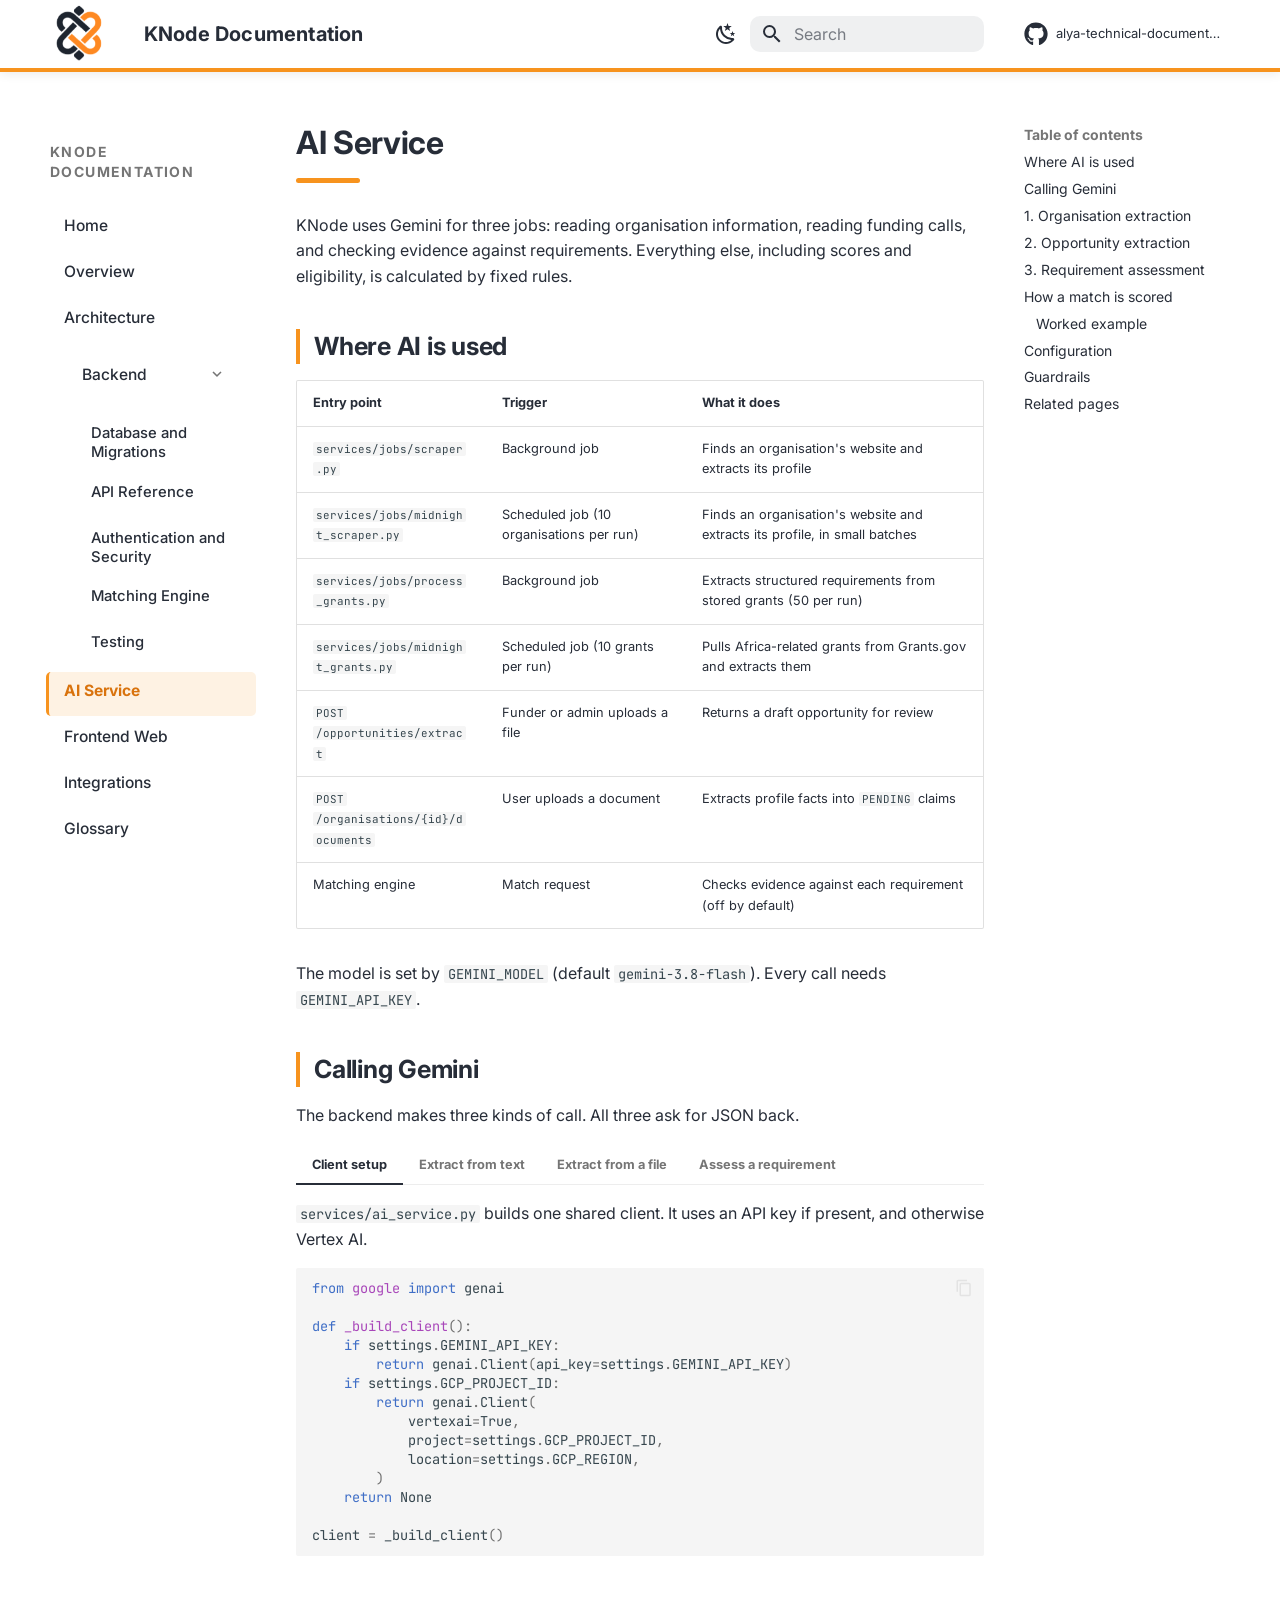
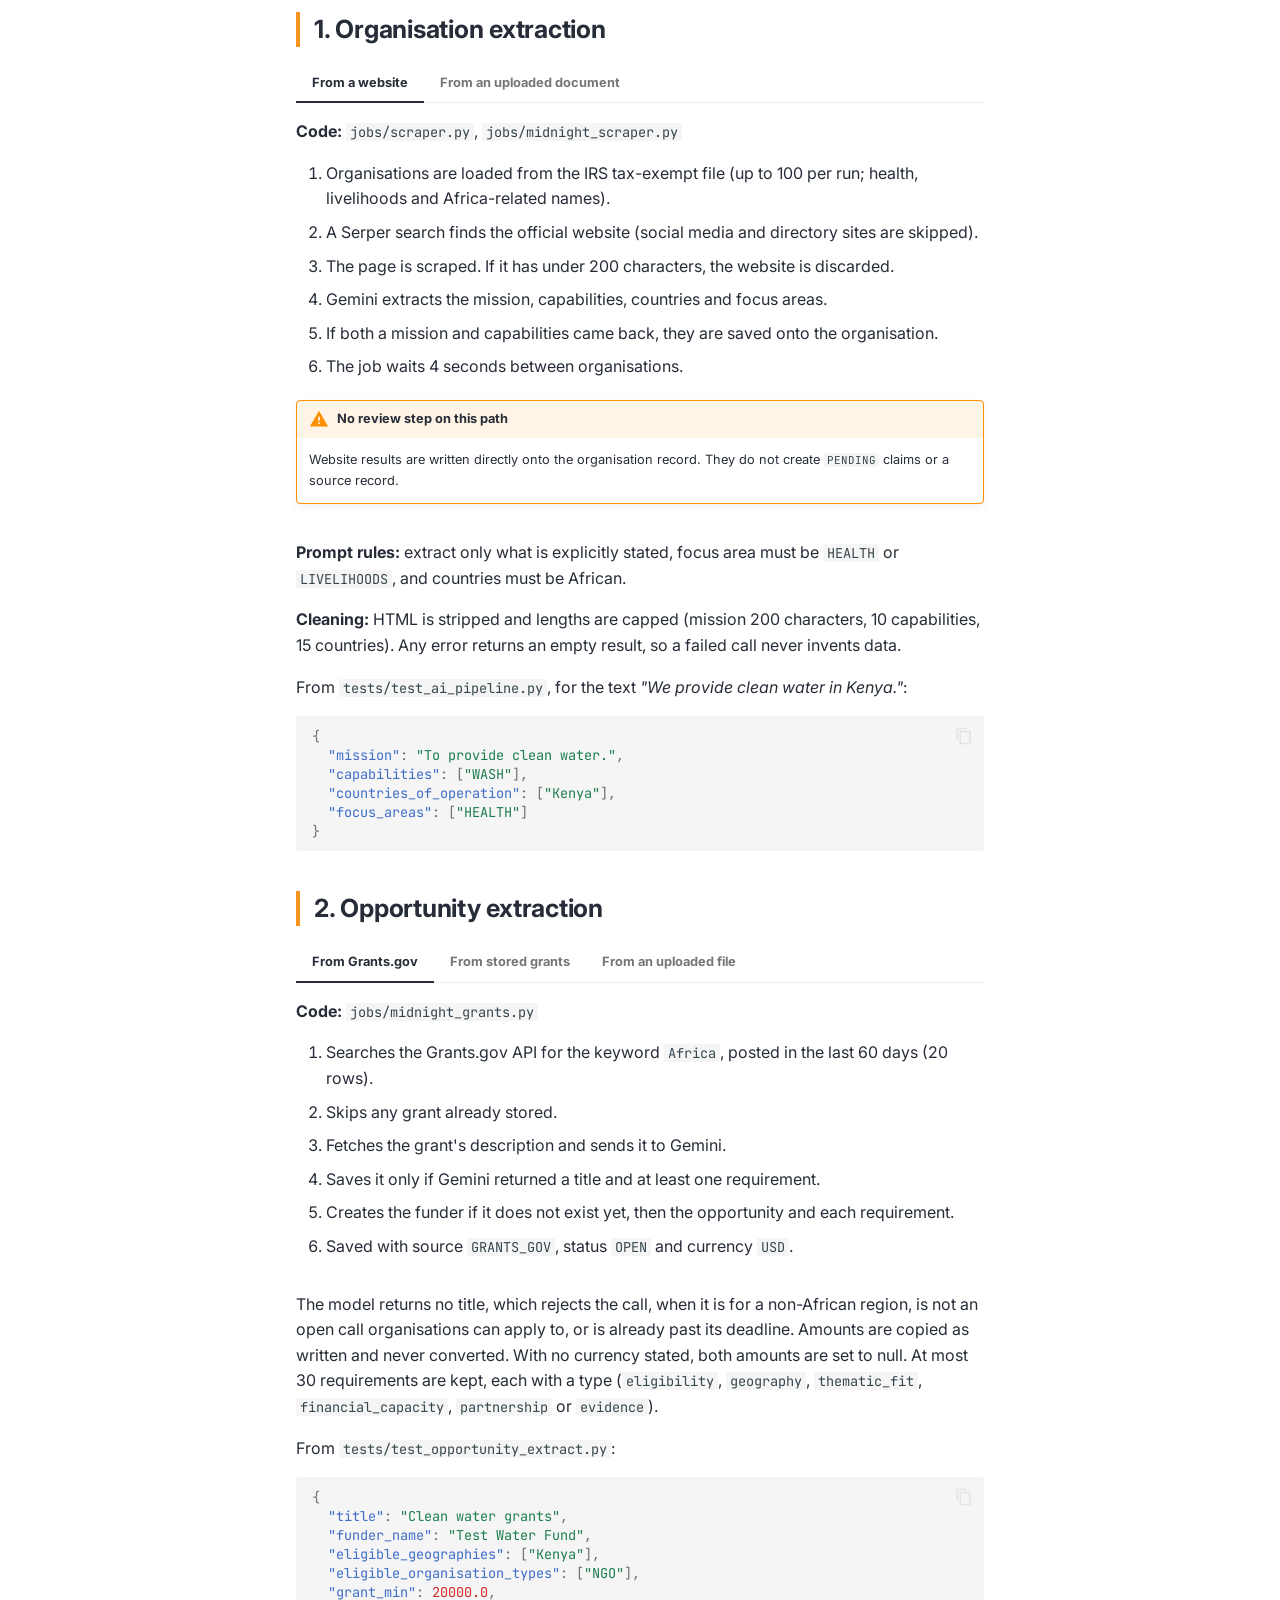
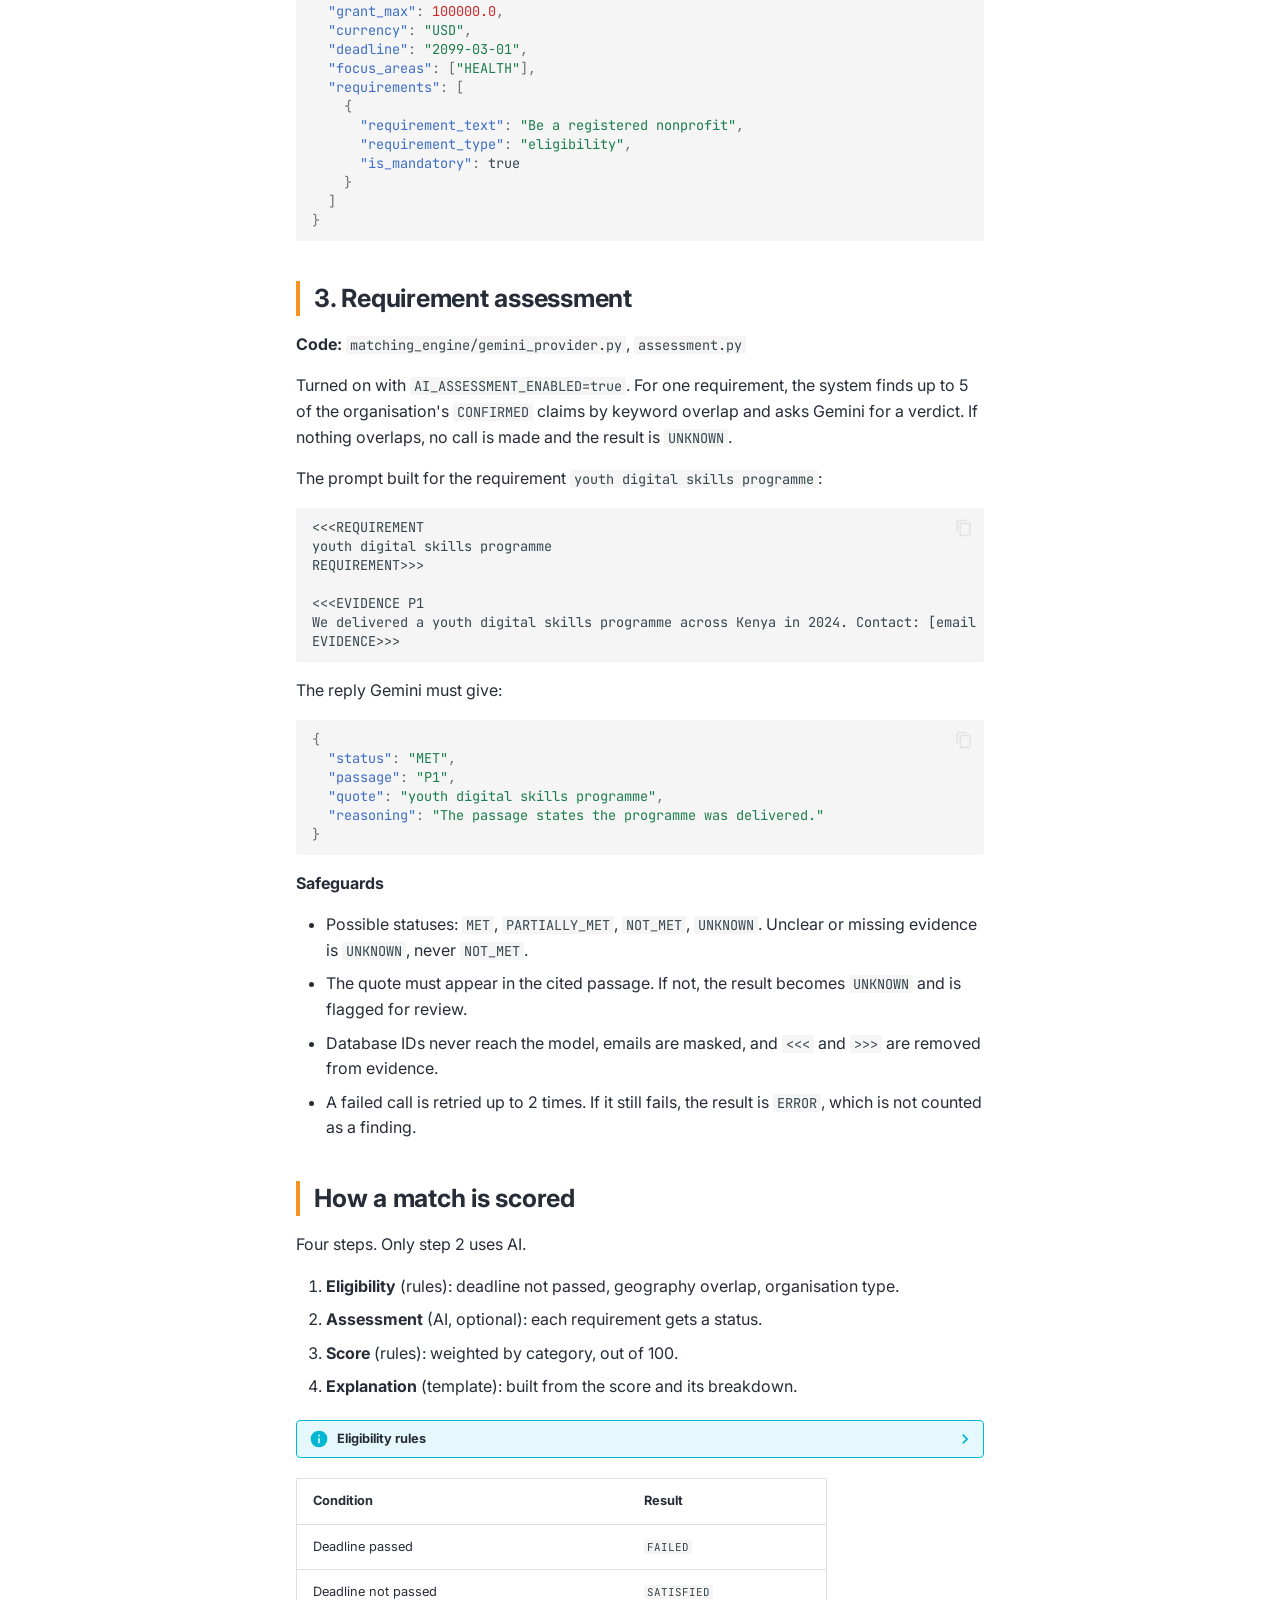
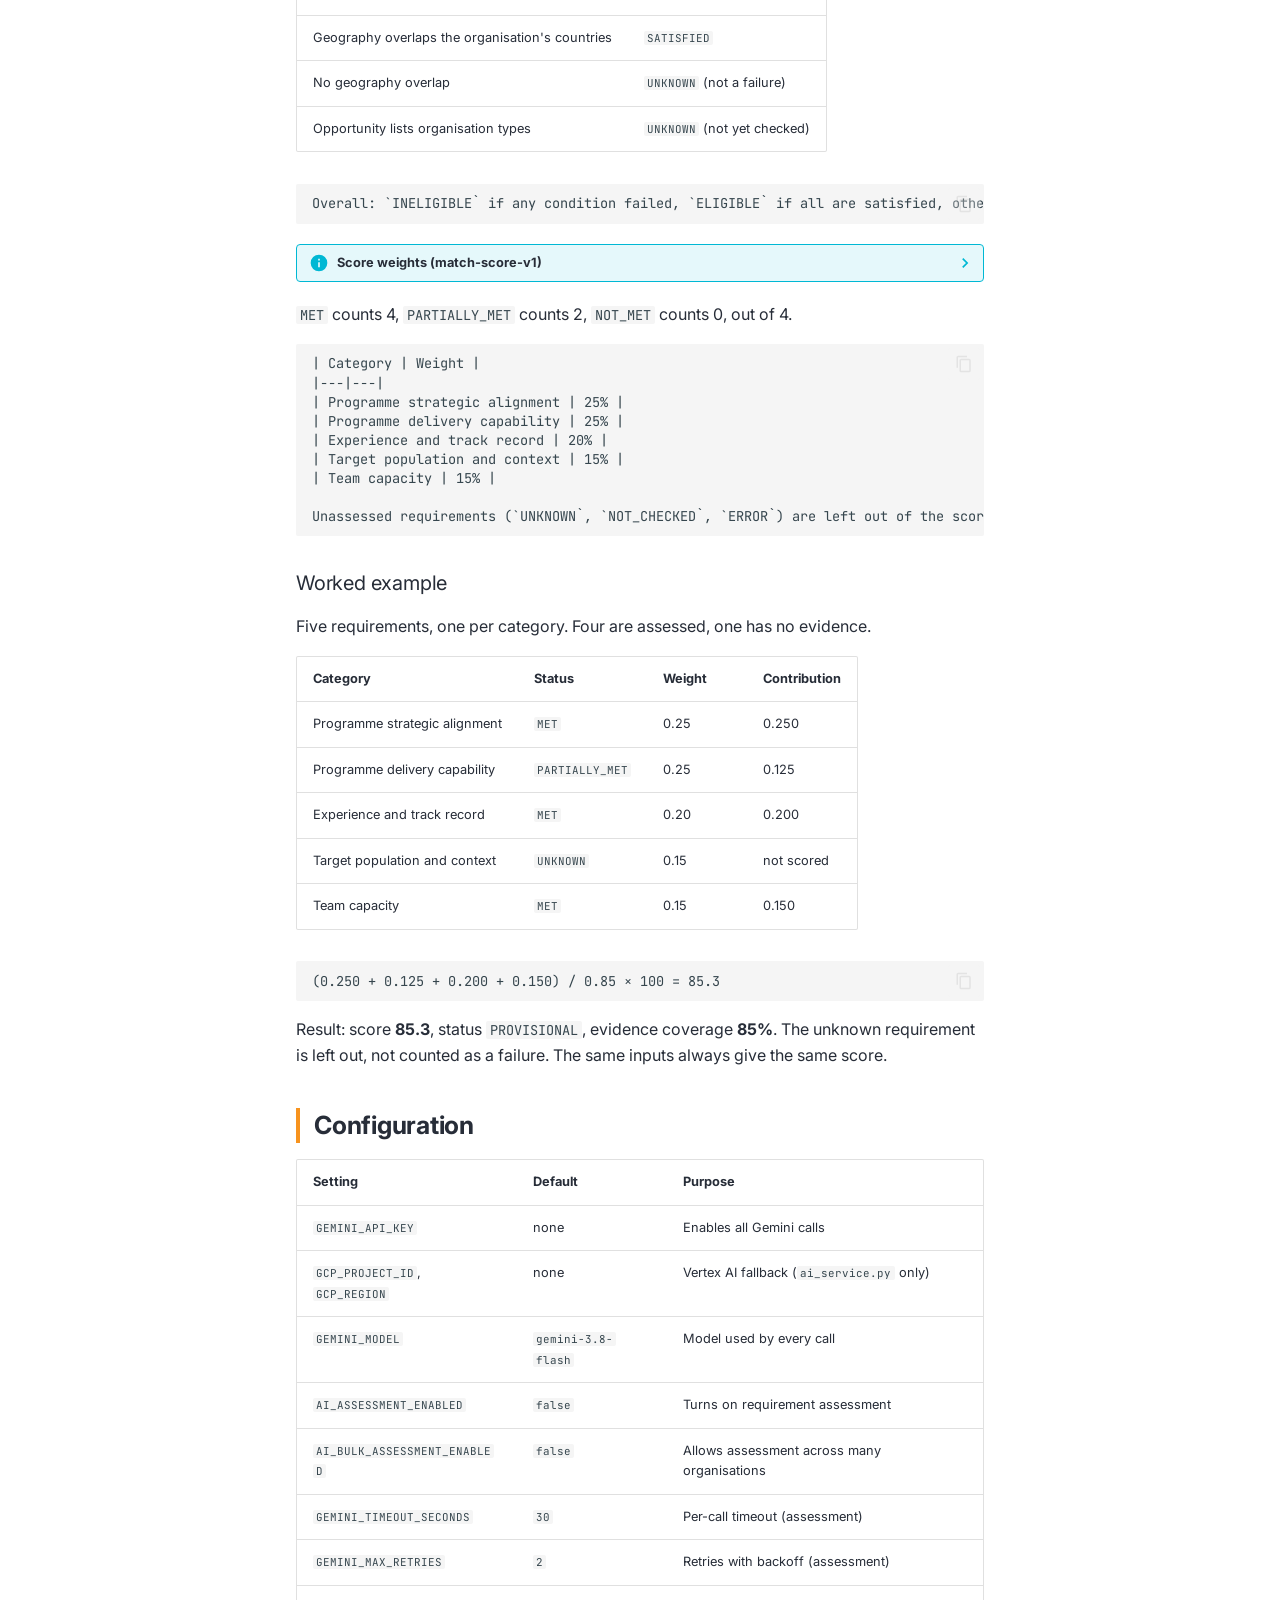
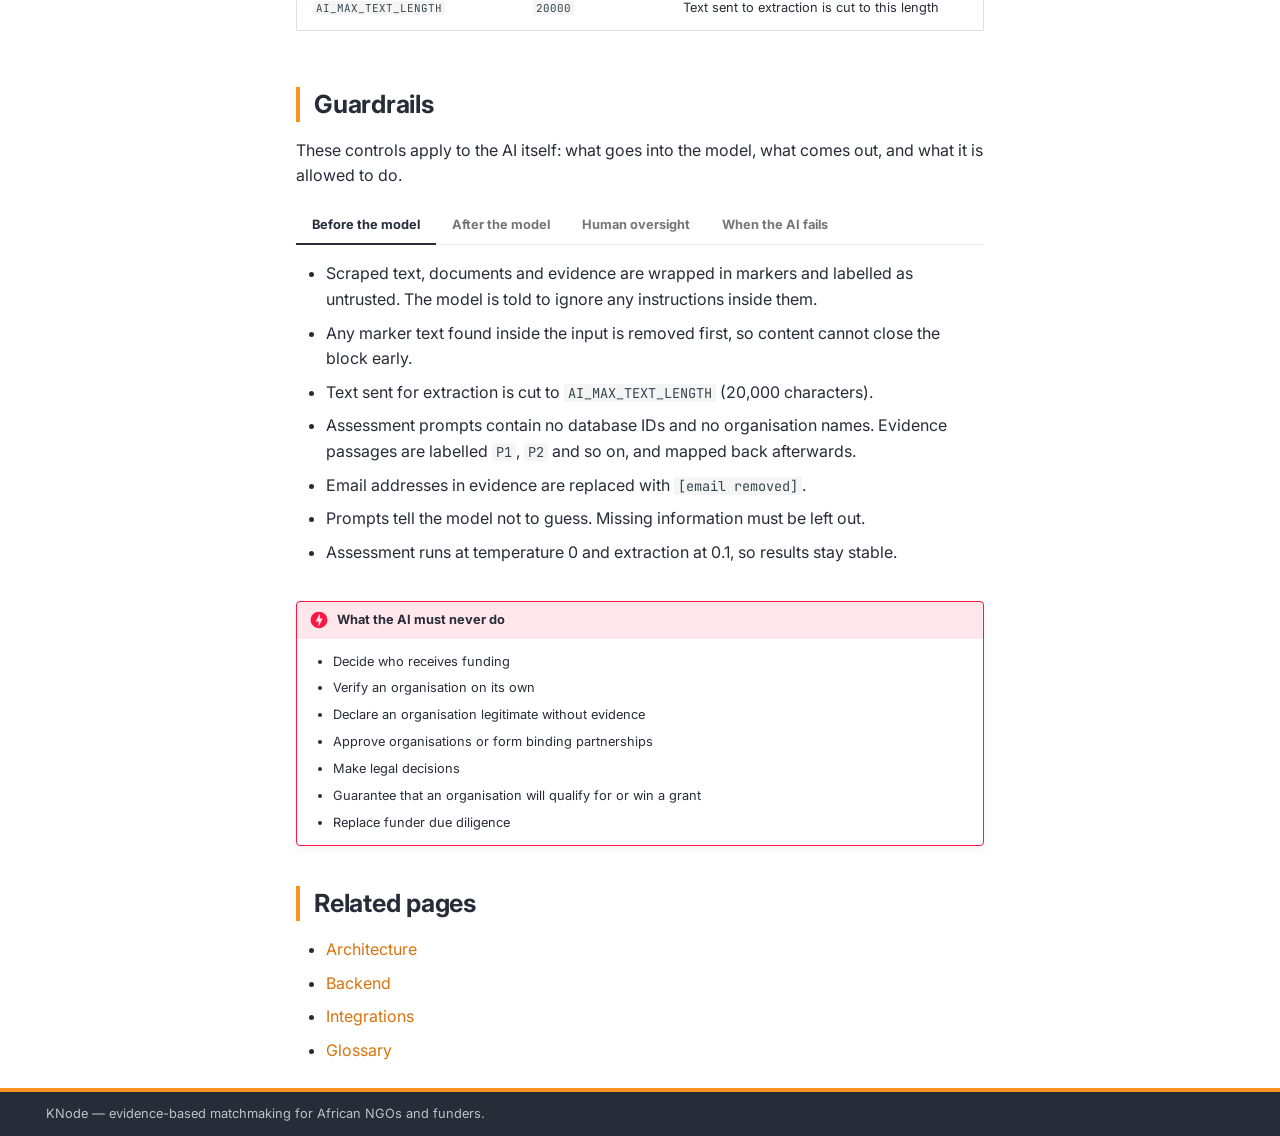
==== commit 60b55bc7: "Deployed 0d03786 with MkDocs version: 1.6.1" ====
--- a/ai/index.html
+++ b/ai/index.html
@@ -1,7 +1,4 @@
-
-<!doctype html>
-<html lang="en" class="no-js">
-  <head>
+<!DOCTYPE html><html lang="en" class="no-js"><head>
     
       <meta charset="utf-8">
       <meta name="viewport" content="width=device-width,initial-scale=1">
@@ -13,7 +10,7 @@
         <link rel="canonical" href="https://akirachix.github.io/alya-technical-documentation/ai/">
       
       
-        <link rel="prev" href="../backend/">
+        <link rel="prev" href="../backend/testing/">
       
       
         <link rel="next" href="../frontend/">
@@ -22,7 +19,7 @@
         
       
       
-      <link rel="icon" href="../assets/brand/knode-logo.png">
+      <link rel="icon" href="../assets/brand/knode-logo-light.png">
       <meta name="generator" content="mkdocs-1.6.1, mkdocs-material-9.7.7">
     
     
@@ -47,8 +44,8 @@
       
         
         
-        <link rel="preconnect" href="https://fonts.gstatic.com" crossorigin>
-        <link rel="stylesheet" href="https://fonts.googleapis.com/css?family=Inter:300,300i,400,400i,700,700i%7CJetBrains+Mono:400,400i,700,700i&display=fallback">
+        <link rel="preconnect" href="https://fonts.gstatic.com" crossorigin="">
+        <link rel="stylesheet" href="https://fonts.googleapis.com/css?family=Inter:300,300i,400,400i,700,700i%7CJetBrains+Mono:400,400i,700,700i&amp;display=fallback">
         <style>:root{--md-text-font:"Inter";--md-code-font:"JetBrains Mono"}</style>
       
     
@@ -61,7 +58,17 @@
 
     
     
-  </head>
+  <link href="../assets/stylesheets/glightbox.min.css" rel="stylesheet"><script src="../assets/javascripts/glightbox.min.js"></script><style id="glightbox-style">
+            html.glightbox-open { overflow: initial; height: 100%; }
+            .gslide-title { margin-top: 0px; user-select: text; }
+            .gslide-desc { color: #666; user-select: text; }
+            .gslide-image img { background: white; }
+            .gscrollbar-fixer { padding-right: 15px; }
+            .gdesc-inner { font-size: 0.75rem; }
+            body[data-md-color-scheme="slate"] .gdesc-inner { background: var(--md-default-bg-color); }
+            body[data-md-color-scheme="slate"] .gslide-title { color: var(--md-default-fg-color); }
+            body[data-md-color-scheme="slate"] .gslide-desc { color: var(--md-default-fg-color); }
+        </style></head>
   
   
     
@@ -98,12 +105,12 @@
   <nav class="md-header__inner md-grid" aria-label="Header">
     <a href=".." title="KNode Documentation" class="md-header__button md-logo" aria-label="KNode Documentation" data-md-component="logo">
       
-  <img src="../assets/brand/knode-logo.png" alt="logo">
+  <img src="../assets/brand/knode-logo-light.png" alt="logo">
 
     </a>
     <label class="md-header__button md-icon" for="__drawer">
       
-      <svg xmlns="http://www.w3.org/2000/svg" viewBox="0 0 24 24"><path d="M3 6h18v2H3zm0 5h18v2H3zm0 5h18v2H3z"/></svg>
+      <svg xmlns="http://www.w3.org/2000/svg" viewBox="0 0 24 24"><path d="M3 6h18v2H3zm0 5h18v2H3zm0 5h18v2H3z"></path></svg>
     </label>
     <div class="md-header__title" data-md-component="header-title">
       <div class="md-header__ellipsis">
@@ -128,20 +135,20 @@
     
     
     
-    <input class="md-option" data-md-color-media="" data-md-color-scheme="default" data-md-color-primary="custom" data-md-color-accent="custom"  aria-label="Switch to dark mode"  type="radio" name="__palette" id="__palette_0">
-    
-      <label class="md-header__button md-icon" title="Switch to dark mode" for="__palette_1" hidden>
-        <svg xmlns="http://www.w3.org/2000/svg" viewBox="0 0 24 24"><path d="m17.75 4.09-2.53 1.94.91 3.06-2.63-1.81-2.63 1.81.91-3.06-2.53-1.94L12.44 4l1.06-3 1.06 3zm3.5 6.91-1.64 1.25.59 1.98-1.7-1.17-1.7 1.17.59-1.98L15.75 11l2.06-.05L18.5 9l.69 1.95zm-2.28 4.95c.83-.08 1.72 1.1 1.19 1.85-.32.45-.66.87-1.08 1.27C15.17 23 8.84 23 4.94 19.07c-3.91-3.9-3.91-10.24 0-14.14.4-.4.82-.76 1.27-1.08.75-.53 1.93.36 1.85 1.19-.27 2.86.69 5.83 2.89 8.02a9.96 9.96 0 0 0 8.02 2.89m-1.64 2.02a12.08 12.08 0 0 1-7.8-3.47c-2.17-2.19-3.33-5-3.49-7.82-2.81 3.14-2.7 7.96.31 10.98 3.02 3.01 7.84 3.12 10.98.31"/></svg>
+    <input class="md-option" data-md-color-media="" data-md-color-scheme="default" data-md-color-primary="custom" data-md-color-accent="custom" aria-label="Switch to dark mode" type="radio" name="__palette" id="__palette_0">
+    
+      <label class="md-header__button md-icon" title="Switch to dark mode" for="__palette_1" hidden="">
+        <svg xmlns="http://www.w3.org/2000/svg" viewBox="0 0 24 24"><path d="m17.75 4.09-2.53 1.94.91 3.06-2.63-1.81-2.63 1.81.91-3.06-2.53-1.94L12.44 4l1.06-3 1.06 3zm3.5 6.91-1.64 1.25.59 1.98-1.7-1.17-1.7 1.17.59-1.98L15.75 11l2.06-.05L18.5 9l.69 1.95zm-2.28 4.95c.83-.08 1.72 1.1 1.19 1.85-.32.45-.66.87-1.08 1.27C15.17 23 8.84 23 4.94 19.07c-3.91-3.9-3.91-10.24 0-14.14.4-.4.82-.76 1.27-1.08.75-.53 1.93.36 1.85 1.19-.27 2.86.69 5.83 2.89 8.02a9.96 9.96 0 0 0 8.02 2.89m-1.64 2.02a12.08 12.08 0 0 1-7.8-3.47c-2.17-2.19-3.33-5-3.49-7.82-2.81 3.14-2.7 7.96.31 10.98 3.02 3.01 7.84 3.12 10.98.31"></path></svg>
       </label>
     
   
     
     
     
-    <input class="md-option" data-md-color-media="" data-md-color-scheme="slate" data-md-color-primary="custom" data-md-color-accent="custom"  aria-label="Switch to light mode"  type="radio" name="__palette" id="__palette_1">
-    
-      <label class="md-header__button md-icon" title="Switch to light mode" for="__palette_0" hidden>
-        <svg xmlns="http://www.w3.org/2000/svg" viewBox="0 0 24 24"><path d="M12 7a5 5 0 0 1 5 5 5 5 0 0 1-5 5 5 5 0 0 1-5-5 5 5 0 0 1 5-5m0 2a3 3 0 0 0-3 3 3 3 0 0 0 3 3 3 3 0 0 0 3-3 3 3 0 0 0-3-3m0-7 2.39 3.42C13.65 5.15 12.84 5 12 5s-1.65.15-2.39.42zM3.34 7l4.16-.35A7.2 7.2 0 0 0 5.94 8.5c-.44.74-.69 1.5-.83 2.29zm.02 10 1.76-3.77a7.131 7.131 0 0 0 2.38 4.14zM20.65 7l-1.77 3.79a7.02 7.02 0 0 0-2.38-4.15zm-.01 10-4.14.36c.59-.51 1.12-1.14 1.54-1.86.42-.73.69-1.5.83-2.29zM12 22l-2.41-3.44c.74.27 1.55.44 2.41.44.82 0 1.63-.17 2.37-.44z"/></svg>
+    <input class="md-option" data-md-color-media="" data-md-color-scheme="slate" data-md-color-primary="custom" data-md-color-accent="custom" aria-label="Switch to light mode" type="radio" name="__palette" id="__palette_1">
+    
+      <label class="md-header__button md-icon" title="Switch to light mode" for="__palette_0" hidden="">
+        <svg xmlns="http://www.w3.org/2000/svg" viewBox="0 0 24 24"><path d="M12 7a5 5 0 0 1 5 5 5 5 0 0 1-5 5 5 5 0 0 1-5-5 5 5 0 0 1 5-5m0 2a3 3 0 0 0-3 3 3 3 0 0 0 3 3 3 3 0 0 0 3-3 3 3 0 0 0-3-3m0-7 2.39 3.42C13.65 5.15 12.84 5 12 5s-1.65.15-2.39.42zM3.34 7l4.16-.35A7.2 7.2 0 0 0 5.94 8.5c-.44.74-.69 1.5-.83 2.29zm.02 10 1.76-3.77a7.131 7.131 0 0 0 2.38 4.14zM20.65 7l-1.77 3.79a7.02 7.02 0 0 0-2.38-4.15zm-.01 10-4.14.36c.59-.51 1.12-1.14 1.54-1.86.42-.73.69-1.5.83-2.29zM12 22l-2.41-3.44c.74.27 1.55.44 2.41.44.82 0 1.63-.17 2.37-.44z"></path></svg>
       </label>
     
   
@@ -157,24 +164,24 @@
       
         <label class="md-header__button md-icon" for="__search">
           
-          <svg xmlns="http://www.w3.org/2000/svg" viewBox="0 0 24 24"><path d="M9.5 3A6.5 6.5 0 0 1 16 9.5c0 1.61-.59 3.09-1.56 4.23l.27.27h.79l5 5-1.5 1.5-5-5v-.79l-.27-.27A6.52 6.52 0 0 1 9.5 16 6.5 6.5 0 0 1 3 9.5 6.5 6.5 0 0 1 9.5 3m0 2C7 5 5 7 5 9.5S7 14 9.5 14 14 12 14 9.5 12 5 9.5 5"/></svg>
+          <svg xmlns="http://www.w3.org/2000/svg" viewBox="0 0 24 24"><path d="M9.5 3A6.5 6.5 0 0 1 16 9.5c0 1.61-.59 3.09-1.56 4.23l.27.27h.79l5 5-1.5 1.5-5-5v-.79l-.27-.27A6.52 6.52 0 0 1 9.5 16 6.5 6.5 0 0 1 3 9.5 6.5 6.5 0 0 1 9.5 3m0 2C7 5 5 7 5 9.5S7 14 9.5 14 14 12 14 9.5 12 5 9.5 5"></path></svg>
         </label>
         <div class="md-search" data-md-component="search" role="dialog">
   <label class="md-search__overlay" for="__search"></label>
   <div class="md-search__inner" role="search">
     <form class="md-search__form" name="search">
-      <input type="text" class="md-search__input" name="query" aria-label="Search" placeholder="Search" autocapitalize="off" autocorrect="off" autocomplete="off" spellcheck="false" data-md-component="search-query" required>
+      <input type="text" class="md-search__input" name="query" aria-label="Search" placeholder="Search" autocapitalize="off" autocorrect="off" autocomplete="off" spellcheck="false" data-md-component="search-query" required="">
       <label class="md-search__icon md-icon" for="__search">
         
-        <svg xmlns="http://www.w3.org/2000/svg" viewBox="0 0 24 24"><path d="M9.5 3A6.5 6.5 0 0 1 16 9.5c0 1.61-.59 3.09-1.56 4.23l.27.27h.79l5 5-1.5 1.5-5-5v-.79l-.27-.27A6.52 6.52 0 0 1 9.5 16 6.5 6.5 0 0 1 3 9.5 6.5 6.5 0 0 1 9.5 3m0 2C7 5 5 7 5 9.5S7 14 9.5 14 14 12 14 9.5 12 5 9.5 5"/></svg>
-        
-        <svg xmlns="http://www.w3.org/2000/svg" viewBox="0 0 24 24"><path d="M20 11v2H8l5.5 5.5-1.42 1.42L4.16 12l7.92-7.92L13.5 5.5 8 11z"/></svg>
+        <svg xmlns="http://www.w3.org/2000/svg" viewBox="0 0 24 24"><path d="M9.5 3A6.5 6.5 0 0 1 16 9.5c0 1.61-.59 3.09-1.56 4.23l.27.27h.79l5 5-1.5 1.5-5-5v-.79l-.27-.27A6.52 6.52 0 0 1 9.5 16 6.5 6.5 0 0 1 3 9.5 6.5 6.5 0 0 1 9.5 3m0 2C7 5 5 7 5 9.5S7 14 9.5 14 14 12 14 9.5 12 5 9.5 5"></path></svg>
+        
+        <svg xmlns="http://www.w3.org/2000/svg" viewBox="0 0 24 24"><path d="M20 11v2H8l5.5 5.5-1.42 1.42L4.16 12l7.92-7.92L13.5 5.5 8 11z"></path></svg>
       </label>
       <nav class="md-search__options" aria-label="Search">
         
         <button type="reset" class="md-search__icon md-icon" title="Clear" aria-label="Clear" tabindex="-1">
           
-          <svg xmlns="http://www.w3.org/2000/svg" viewBox="0 0 24 24"><path d="M19 6.41 17.59 5 12 10.59 6.41 5 5 6.41 10.59 12 5 17.59 6.41 19 12 13.41 17.59 19 19 17.59 13.41 12z"/></svg>
+          <svg xmlns="http://www.w3.org/2000/svg" viewBox="0 0 24 24"><path d="M19 6.41 17.59 5 12 10.59 6.41 5 5 6.41 10.59 12 5 17.59 6.41 19 12 13.41 17.59 19 19 17.59 13.41 12z"></path></svg>
         </button>
       </nav>
       
@@ -182,7 +189,7 @@
       
     </form>
     <div class="md-search__output">
-      <div class="md-search__scrollwrap" tabindex="0" data-md-scrollfix>
+      <div class="md-search__scrollwrap" tabindex="0" data-md-scrollfix="">
         <div class="md-search-result" data-md-component="search-result">
           <div class="md-search-result__meta">
             Initializing search
@@ -200,7 +207,7 @@
         <a href="https://github.com/akirachix/alya-technical-documentation" title="Go to repository" class="md-source" data-md-component="source">
   <div class="md-source__icon md-icon">
     
-    <svg xmlns="http://www.w3.org/2000/svg" viewBox="0 0 512 512"><!--! Font Awesome Free 7.1.0 by @fontawesome - https://fontawesome.com License - https://fontawesome.com/license/free (Icons: CC BY 4.0, Fonts: SIL OFL 1.1, Code: MIT License) Copyright 2025 Fonticons, Inc.--><path d="M173.9 397.4c0 2-2.3 3.6-5.2 3.6-3.3.3-5.6-1.3-5.6-3.6 0-2 2.3-3.6 5.2-3.6 3-.3 5.6 1.3 5.6 3.6m-31.1-4.5c-.7 2 1.3 4.3 4.3 4.9 2.6 1 5.6 0 6.2-2s-1.3-4.3-4.3-5.2c-2.6-.7-5.5.3-6.2 2.3m44.2-1.7c-2.9.7-4.9 2.6-4.6 4.9.3 2 2.9 3.3 5.9 2.6 2.9-.7 4.9-2.6 4.6-4.6-.3-1.9-3-3.2-5.9-2.9M252.8 8C114.1 8 8 113.3 8 252c0 110.9 69.8 205.8 169.5 239.2 12.8 2.3 17.3-5.6 17.3-12.1 0-6.2-.3-40.4-.3-61.4 0 0-70 15-84.7-29.8 0 0-11.4-29.1-27.8-36.6 0 0-22.9-15.7 1.6-15.4 0 0 24.9 2 38.6 25.8 21.9 38.6 58.6 27.5 72.9 20.9 2.3-16 8.8-27.1 16-33.7-55.9-6.2-112.3-14.3-112.3-110.5 0-27.5 7.6-41.3 23.6-58.9-2.6-6.5-11.1-33.3 2.6-67.9 20.9-6.5 69 27 69 27 20-5.6 41.5-8.5 62.8-8.5s42.8 2.9 62.8 8.5c0 0 48.1-33.6 69-27 13.7 34.7 5.2 61.4 2.6 67.9 16 17.7 25.8 31.5 25.8 58.9 0 96.5-58.9 104.2-114.8 110.5 9.2 7.9 17 22.9 17 46.4 0 33.7-.3 75.4-.3 83.6 0 6.5 4.6 14.4 17.3 12.1C436.2 457.8 504 362.9 504 252 504 113.3 391.5 8 252.8 8M105.2 352.9c-1.3 1-1 3.3.7 5.2 1.6 1.6 3.9 2.3 5.2 1 1.3-1 1-3.3-.7-5.2-1.6-1.6-3.9-2.3-5.2-1m-10.8-8.1c-.7 1.3.3 2.9 2.3 3.9 1.6 1 3.6.7 4.3-.7.7-1.3-.3-2.9-2.3-3.9-2-.6-3.6-.3-4.3.7m32.4 35.6c-1.6 1.3-1 4.3 1.3 6.2 2.3 2.3 5.2 2.6 6.5 1 1.3-1.3.7-4.3-1.3-6.2-2.2-2.3-5.2-2.6-6.5-1m-11.4-14.7c-1.6 1-1.6 3.6 0 5.9s4.3 3.3 5.6 2.3c1.6-1.3 1.6-3.9 0-6.2-1.4-2.3-4-3.3-5.6-2"/></svg>
+    <svg xmlns="http://www.w3.org/2000/svg" viewBox="0 0 512 512"><!--! Font Awesome Free 7.1.0 by @fontawesome - https://fontawesome.com License - https://fontawesome.com/license/free (Icons: CC BY 4.0, Fonts: SIL OFL 1.1, Code: MIT License) Copyright 2025 Fonticons, Inc.--><path d="M173.9 397.4c0 2-2.3 3.6-5.2 3.6-3.3.3-5.6-1.3-5.6-3.6 0-2 2.3-3.6 5.2-3.6 3-.3 5.6 1.3 5.6 3.6m-31.1-4.5c-.7 2 1.3 4.3 4.3 4.9 2.6 1 5.6 0 6.2-2s-1.3-4.3-4.3-5.2c-2.6-.7-5.5.3-6.2 2.3m44.2-1.7c-2.9.7-4.9 2.6-4.6 4.9.3 2 2.9 3.3 5.9 2.6 2.9-.7 4.9-2.6 4.6-4.6-.3-1.9-3-3.2-5.9-2.9M252.8 8C114.1 8 8 113.3 8 252c0 110.9 69.8 205.8 169.5 239.2 12.8 2.3 17.3-5.6 17.3-12.1 0-6.2-.3-40.4-.3-61.4 0 0-70 15-84.7-29.8 0 0-11.4-29.1-27.8-36.6 0 0-22.9-15.7 1.6-15.4 0 0 24.9 2 38.6 25.8 21.9 38.6 58.6 27.5 72.9 20.9 2.3-16 8.8-27.1 16-33.7-55.9-6.2-112.3-14.3-112.3-110.5 0-27.5 7.6-41.3 23.6-58.9-2.6-6.5-11.1-33.3 2.6-67.9 20.9-6.5 69 27 69 27 20-5.6 41.5-8.5 62.8-8.5s42.8 2.9 62.8 8.5c0 0 48.1-33.6 69-27 13.7 34.7 5.2 61.4 2.6 67.9 16 17.7 25.8 31.5 25.8 58.9 0 96.5-58.9 104.2-114.8 110.5 9.2 7.9 17 22.9 17 46.4 0 33.7-.3 75.4-.3 83.6 0 6.5 4.6 14.4 17.3 12.1C436.2 457.8 504 362.9 504 252 504 113.3 391.5 8 252.8 8M105.2 352.9c-1.3 1-1 3.3.7 5.2 1.6 1.6 3.9 2.3 5.2 1 1.3-1 1-3.3-.7-5.2-1.6-1.6-3.9-2.3-5.2-1m-10.8-8.1c-.7 1.3.3 2.9 2.3 3.9 1.6 1 3.6.7 4.3-.7.7-1.3-.3-2.9-2.3-3.9-2-.6-3.6-.3-4.3.7m32.4 35.6c-1.6 1.3-1 4.3 1.3 6.2 2.3 2.3 5.2 2.6 6.5 1 1.3-1.3.7-4.3-1.3-6.2-2.2-2.3-5.2-2.6-6.5-1m-11.4-14.7c-1.6 1-1.6 3.6 0 5.9s4.3 3.3 5.6 2.3c1.6-1.3 1.6-3.9 0-6.2-1.4-2.3-4-3.3-5.6-2"></path></svg>
   </div>
   <div class="md-source__repository">
     alya-technical-documentation
@@ -224,7 +231,7 @@
           
             
               
-              <div class="md-sidebar md-sidebar--primary" data-md-component="sidebar" data-md-type="navigation" >
+              <div class="md-sidebar md-sidebar--primary" data-md-component="sidebar" data-md-type="navigation">
                 <div class="md-sidebar__scrollwrap">
                   <div class="md-sidebar__inner">
                     
@@ -235,7 +242,7 @@
   <label class="md-nav__title" for="__drawer">
     <a href=".." title="KNode Documentation" class="md-nav__button md-logo" aria-label="KNode Documentation" data-md-component="logo">
       
-  <img src="../assets/brand/knode-logo.png" alt="logo">
+  <img src="../assets/brand/knode-logo-light.png" alt="logo">
 
     </a>
     KNode Documentation
@@ -245,7 +252,7 @@
       <a href="https://github.com/akirachix/alya-technical-documentation" title="Go to repository" class="md-source" data-md-component="source">
   <div class="md-source__icon md-icon">
     
-    <svg xmlns="http://www.w3.org/2000/svg" viewBox="0 0 512 512"><!--! Font Awesome Free 7.1.0 by @fontawesome - https://fontawesome.com License - https://fontawesome.com/license/free (Icons: CC BY 4.0, Fonts: SIL OFL 1.1, Code: MIT License) Copyright 2025 Fonticons, Inc.--><path d="M173.9 397.4c0 2-2.3 3.6-5.2 3.6-3.3.3-5.6-1.3-5.6-3.6 0-2 2.3-3.6 5.2-3.6 3-.3 5.6 1.3 5.6 3.6m-31.1-4.5c-.7 2 1.3 4.3 4.3 4.9 2.6 1 5.6 0 6.2-2s-1.3-4.3-4.3-5.2c-2.6-.7-5.5.3-6.2 2.3m44.2-1.7c-2.9.7-4.9 2.6-4.6 4.9.3 2 2.9 3.3 5.9 2.6 2.9-.7 4.9-2.6 4.6-4.6-.3-1.9-3-3.2-5.9-2.9M252.8 8C114.1 8 8 113.3 8 252c0 110.9 69.8 205.8 169.5 239.2 12.8 2.3 17.3-5.6 17.3-12.1 0-6.2-.3-40.4-.3-61.4 0 0-70 15-84.7-29.8 0 0-11.4-29.1-27.8-36.6 0 0-22.9-15.7 1.6-15.4 0 0 24.9 2 38.6 25.8 21.9 38.6 58.6 27.5 72.9 20.9 2.3-16 8.8-27.1 16-33.7-55.9-6.2-112.3-14.3-112.3-110.5 0-27.5 7.6-41.3 23.6-58.9-2.6-6.5-11.1-33.3 2.6-67.9 20.9-6.5 69 27 69 27 20-5.6 41.5-8.5 62.8-8.5s42.8 2.9 62.8 8.5c0 0 48.1-33.6 69-27 13.7 34.7 5.2 61.4 2.6 67.9 16 17.7 25.8 31.5 25.8 58.9 0 96.5-58.9 104.2-114.8 110.5 9.2 7.9 17 22.9 17 46.4 0 33.7-.3 75.4-.3 83.6 0 6.5 4.6 14.4 17.3 12.1C436.2 457.8 504 362.9 504 252 504 113.3 391.5 8 252.8 8M105.2 352.9c-1.3 1-1 3.3.7 5.2 1.6 1.6 3.9 2.3 5.2 1 1.3-1 1-3.3-.7-5.2-1.6-1.6-3.9-2.3-5.2-1m-10.8-8.1c-.7 1.3.3 2.9 2.3 3.9 1.6 1 3.6.7 4.3-.7.7-1.3-.3-2.9-2.3-3.9-2-.6-3.6-.3-4.3.7m32.4 35.6c-1.6 1.3-1 4.3 1.3 6.2 2.3 2.3 5.2 2.6 6.5 1 1.3-1.3.7-4.3-1.3-6.2-2.2-2.3-5.2-2.6-6.5-1m-11.4-14.7c-1.6 1-1.6 3.6 0 5.9s4.3 3.3 5.6 2.3c1.6-1.3 1.6-3.9 0-6.2-1.4-2.3-4-3.3-5.6-2"/></svg>
+    <svg xmlns="http://www.w3.org/2000/svg" viewBox="0 0 512 512"><!--! Font Awesome Free 7.1.0 by @fontawesome - https://fontawesome.com License - https://fontawesome.com/license/free (Icons: CC BY 4.0, Fonts: SIL OFL 1.1, Code: MIT License) Copyright 2025 Fonticons, Inc.--><path d="M173.9 397.4c0 2-2.3 3.6-5.2 3.6-3.3.3-5.6-1.3-5.6-3.6 0-2 2.3-3.6 5.2-3.6 3-.3 5.6 1.3 5.6 3.6m-31.1-4.5c-.7 2 1.3 4.3 4.3 4.9 2.6 1 5.6 0 6.2-2s-1.3-4.3-4.3-5.2c-2.6-.7-5.5.3-6.2 2.3m44.2-1.7c-2.9.7-4.9 2.6-4.6 4.9.3 2 2.9 3.3 5.9 2.6 2.9-.7 4.9-2.6 4.6-4.6-.3-1.9-3-3.2-5.9-2.9M252.8 8C114.1 8 8 113.3 8 252c0 110.9 69.8 205.8 169.5 239.2 12.8 2.3 17.3-5.6 17.3-12.1 0-6.2-.3-40.4-.3-61.4 0 0-70 15-84.7-29.8 0 0-11.4-29.1-27.8-36.6 0 0-22.9-15.7 1.6-15.4 0 0 24.9 2 38.6 25.8 21.9 38.6 58.6 27.5 72.9 20.9 2.3-16 8.8-27.1 16-33.7-55.9-6.2-112.3-14.3-112.3-110.5 0-27.5 7.6-41.3 23.6-58.9-2.6-6.5-11.1-33.3 2.6-67.9 20.9-6.5 69 27 69 27 20-5.6 41.5-8.5 62.8-8.5s42.8 2.9 62.8 8.5c0 0 48.1-33.6 69-27 13.7 34.7 5.2 61.4 2.6 67.9 16 17.7 25.8 31.5 25.8 58.9 0 96.5-58.9 104.2-114.8 110.5 9.2 7.9 17 22.9 17 46.4 0 33.7-.3 75.4-.3 83.6 0 6.5 4.6 14.4 17.3 12.1C436.2 457.8 504 362.9 504 252 504 113.3 391.5 8 252.8 8M105.2 352.9c-1.3 1-1 3.3.7 5.2 1.6 1.6 3.9 2.3 5.2 1 1.3-1 1-3.3-.7-5.2-1.6-1.6-3.9-2.3-5.2-1m-10.8-8.1c-.7 1.3.3 2.9 2.3 3.9 1.6 1 3.6.7 4.3-.7.7-1.3-.3-2.9-2.3-3.9-2-.6-3.6-.3-4.3.7m32.4 35.6c-1.6 1.3-1 4.3 1.3 6.2 2.3 2.3 5.2 2.6 6.5 1 1.3-1.3.7-4.3-1.3-6.2-2.2-2.3-5.2-2.6-6.5-1m-11.4-14.7c-1.6 1-1.6 3.6 0 5.9s4.3 3.3 5.6 2.3c1.6-1.3 1.6-3.9 0-6.2-1.4-2.3-4-3.3-5.6-2"></path></svg>
   </div>
   <div class="md-source__repository">
     alya-technical-documentation
@@ -253,7 +260,7 @@
 </a>
     </div>
   
-  <ul class="md-nav__list" data-md-scrollfix>
+  <ul class="md-nav__list" data-md-scrollfix="">
     
       
       
@@ -342,15 +349,89 @@
   
   
   
+    
+    
+      
+        
+          
+        
+      
+        
+      
+        
+      
+        
+      
+        
+      
+        
+      
+    
+    
+    
+    
+    <li class="md-nav__item md-nav__item--nested">
+      
+        
+        
+          
+        
+        <input class="md-nav__toggle md-toggle md-toggle--indeterminate" type="checkbox" id="__nav_4">
+        
+          
+          <div class="md-nav__link md-nav__container">
+            <a href="../backend/" class="md-nav__link ">
+              
+  
+  
+  <span class="md-ellipsis">
+    
+  
+    Backend
+  
+
+    
+  </span>
+  
+  
+
+            </a>
+            
+              
+              <label class="md-nav__link " for="__nav_4" id="__nav_4_label" tabindex="0">
+                <span class="md-nav__icon md-icon"></span>
+              </label>
+            
+          </div>
+        
+        <nav class="md-nav" data-md-level="1" aria-labelledby="__nav_4_label" aria-expanded="false">
+          <label class="md-nav__title" for="__nav_4">
+            <span class="md-nav__icon md-icon"></span>
+            
+  
+    Backend
+  
+
+          </label>
+          <ul class="md-nav__list" data-md-scrollfix="">
+            
+              
+            
+              
+                
+  
+  
+  
+  
     <li class="md-nav__item">
-      <a href="../backend/" class="md-nav__link">
+      <a href="../backend/database/" class="md-nav__link">
         
   
   
   <span class="md-ellipsis">
     
   
-    Backend
+    Database and Migrations
   
 
     
@@ -362,6 +443,126 @@
     </li>
   
 
+              
+            
+              
+                
+  
+  
+  
+  
+    <li class="md-nav__item">
+      <a href="../backend/api-reference/" class="md-nav__link">
+        
+  
+  
+  <span class="md-ellipsis">
+    
+  
+    API Reference
+  
+
+    
+  </span>
+  
+  
+
+      </a>
+    </li>
+  
+
+              
+            
+              
+                
+  
+  
+  
+  
+    <li class="md-nav__item">
+      <a href="../backend/authentication-security/" class="md-nav__link">
+        
+  
+  
+  <span class="md-ellipsis">
+    
+  
+    Authentication and Security
+  
+
+    
+  </span>
+  
+  
+
+      </a>
+    </li>
+  
+
+              
+            
+              
+                
+  
+  
+  
+  
+    <li class="md-nav__item">
+      <a href="../backend/matching-engine/" class="md-nav__link">
+        
+  
+  
+  <span class="md-ellipsis">
+    
+  
+    Matching Engine
+  
+
+    
+  </span>
+  
+  
+
+      </a>
+    </li>
+  
+
+              
+            
+              
+                
+  
+  
+  
+  
+    <li class="md-nav__item">
+      <a href="../backend/testing/" class="md-nav__link">
+        
+  
+  
+  <span class="md-ellipsis">
+    
+  
+    Testing
+  
+
+    
+  </span>
+  
+  
+
+      </a>
+    </li>
+  
+
+              
+            
+          </ul>
+        </nav>
+      
+    </li>
+  
+
     
       
       
@@ -379,6 +580,24 @@
         
       
       
+        <label class="md-nav__link md-nav__link--active" for="__toc">
+          
+  
+  
+  <span class="md-ellipsis">
+    
+  
+    AI Service
+  
+
+    
+  </span>
+  
+  
+
+          <span class="md-nav__icon md-icon"></span>
+        </label>
+      
       <a href="./" class="md-nav__link md-nav__link--active">
         
   
@@ -395,6 +614,141 @@
   
 
       </a>
+      
+        
+
+<nav class="md-nav md-nav--secondary" aria-label="Table of contents">
+  
+  
+  
+    
+  
+  
+    <label class="md-nav__title" for="__toc">
+      <span class="md-nav__icon md-icon"></span>
+      Table of contents
+    </label>
+    <ul class="md-nav__list" data-md-component="toc" data-md-scrollfix="">
+      
+        <li class="md-nav__item">
+  <a href="#where-ai-is-used" class="md-nav__link">
+    <span class="md-ellipsis">
+      
+        Where AI is used
+      
+    </span>
+  </a>
+  
+</li>
+      
+        <li class="md-nav__item">
+  <a href="#calling-gemini" class="md-nav__link">
+    <span class="md-ellipsis">
+      
+        Calling Gemini
+      
+    </span>
+  </a>
+  
+</li>
+      
+        <li class="md-nav__item">
+  <a href="#1-organisation-extraction" class="md-nav__link">
+    <span class="md-ellipsis">
+      
+        1. Organisation extraction
+      
+    </span>
+  </a>
+  
+</li>
+      
+        <li class="md-nav__item">
+  <a href="#2-opportunity-extraction" class="md-nav__link">
+    <span class="md-ellipsis">
+      
+        2. Opportunity extraction
+      
+    </span>
+  </a>
+  
+</li>
+      
+        <li class="md-nav__item">
+  <a href="#3-requirement-assessment" class="md-nav__link">
+    <span class="md-ellipsis">
+      
+        3. Requirement assessment
+      
+    </span>
+  </a>
+  
+</li>
+      
+        <li class="md-nav__item">
+  <a href="#how-a-match-is-scored" class="md-nav__link">
+    <span class="md-ellipsis">
+      
+        How a match is scored
+      
+    </span>
+  </a>
+  
+    <nav class="md-nav" aria-label="How a match is scored">
+      <ul class="md-nav__list">
+        
+          <li class="md-nav__item">
+  <a href="#worked-example" class="md-nav__link">
+    <span class="md-ellipsis">
+      
+        Worked example
+      
+    </span>
+  </a>
+  
+</li>
+        
+      </ul>
+    </nav>
+  
+</li>
+      
+        <li class="md-nav__item">
+  <a href="#configuration" class="md-nav__link">
+    <span class="md-ellipsis">
+      
+        Configuration
+      
+    </span>
+  </a>
+  
+</li>
+      
+        <li class="md-nav__item">
+  <a href="#guardrails" class="md-nav__link">
+    <span class="md-ellipsis">
+      
+        Guardrails
+      
+    </span>
+  </a>
+  
+</li>
+      
+        <li class="md-nav__item">
+  <a href="#related-pages" class="md-nav__link">
+    <span class="md-ellipsis">
+      
+        Related pages
+      
+    </span>
+  </a>
+  
+</li>
+      
+    </ul>
+  
+</nav>
       
     </li>
   
@@ -489,7 +843,7 @@
             
             
               
-              <div class="md-sidebar md-sidebar--secondary" data-md-component="sidebar" data-md-type="toc" >
+              <div class="md-sidebar md-sidebar--secondary" data-md-component="sidebar" data-md-type="toc">
                 <div class="md-sidebar__scrollwrap">
                   <div class="md-sidebar__inner">
                     
@@ -500,6 +854,130 @@
   
     
   
+  
+    <label class="md-nav__title" for="__toc">
+      <span class="md-nav__icon md-icon"></span>
+      Table of contents
+    </label>
+    <ul class="md-nav__list" data-md-component="toc" data-md-scrollfix="">
+      
+        <li class="md-nav__item">
+  <a href="#where-ai-is-used" class="md-nav__link">
+    <span class="md-ellipsis">
+      
+        Where AI is used
+      
+    </span>
+  </a>
+  
+</li>
+      
+        <li class="md-nav__item">
+  <a href="#calling-gemini" class="md-nav__link">
+    <span class="md-ellipsis">
+      
+        Calling Gemini
+      
+    </span>
+  </a>
+  
+</li>
+      
+        <li class="md-nav__item">
+  <a href="#1-organisation-extraction" class="md-nav__link">
+    <span class="md-ellipsis">
+      
+        1. Organisation extraction
+      
+    </span>
+  </a>
+  
+</li>
+      
+        <li class="md-nav__item">
+  <a href="#2-opportunity-extraction" class="md-nav__link">
+    <span class="md-ellipsis">
+      
+        2. Opportunity extraction
+      
+    </span>
+  </a>
+  
+</li>
+      
+        <li class="md-nav__item">
+  <a href="#3-requirement-assessment" class="md-nav__link">
+    <span class="md-ellipsis">
+      
+        3. Requirement assessment
+      
+    </span>
+  </a>
+  
+</li>
+      
+        <li class="md-nav__item">
+  <a href="#how-a-match-is-scored" class="md-nav__link">
+    <span class="md-ellipsis">
+      
+        How a match is scored
+      
+    </span>
+  </a>
+  
+    <nav class="md-nav" aria-label="How a match is scored">
+      <ul class="md-nav__list">
+        
+          <li class="md-nav__item">
+  <a href="#worked-example" class="md-nav__link">
+    <span class="md-ellipsis">
+      
+        Worked example
+      
+    </span>
+  </a>
+  
+</li>
+        
+      </ul>
+    </nav>
+  
+</li>
+      
+        <li class="md-nav__item">
+  <a href="#configuration" class="md-nav__link">
+    <span class="md-ellipsis">
+      
+        Configuration
+      
+    </span>
+  </a>
+  
+</li>
+      
+        <li class="md-nav__item">
+  <a href="#guardrails" class="md-nav__link">
+    <span class="md-ellipsis">
+      
+        Guardrails
+      
+    </span>
+  </a>
+  
+</li>
+      
+        <li class="md-nav__item">
+  <a href="#related-pages" class="md-nav__link">
+    <span class="md-ellipsis">
+      
+        Related pages
+      
+    </span>
+  </a>
+  
+</li>
+      
+    </ul>
   
 </nav>
                   </div>
@@ -519,7 +997,537 @@
   
 
 
-<h1 id="ai-service">AI Service<a class="headerlink" href="#ai-service" title="Permanent link">&para;</a></h1>
+<h1 id="ai-service">AI Service<a class="headerlink" href="#ai-service" title="Permanent link">¶</a></h1>
+<p>KNode uses Gemini for three jobs: reading organisation information, reading funding calls, and checking evidence against requirements. Everything else, including scores and eligibility, is calculated by fixed rules.</p>
+<h2 id="where-ai-is-used">Where AI is used<a class="headerlink" href="#where-ai-is-used" title="Permanent link">¶</a></h2>
+<table>
+<thead>
+<tr>
+<th>Entry point</th>
+<th>Trigger</th>
+<th>What it does</th>
+</tr>
+</thead>
+<tbody>
+<tr>
+<td><code>services/jobs/scraper.py</code></td>
+<td>Background job</td>
+<td>Finds an organisation's website and extracts its profile</td>
+</tr>
+<tr>
+<td><code>services/jobs/midnight_scraper.py</code></td>
+<td>Scheduled job (10 organisations per run)</td>
+<td>Finds an organisation's website and extracts its profile, in small batches</td>
+</tr>
+<tr>
+<td><code>services/jobs/process_grants.py</code></td>
+<td>Background job</td>
+<td>Extracts structured requirements from stored grants (50 per run)</td>
+</tr>
+<tr>
+<td><code>services/jobs/midnight_grants.py</code></td>
+<td>Scheduled job (10 grants per run)</td>
+<td>Pulls Africa-related grants from Grants.gov and extracts them</td>
+</tr>
+<tr>
+<td><code>POST /opportunities/extract</code></td>
+<td>Funder or admin uploads a file</td>
+<td>Returns a draft opportunity for review</td>
+</tr>
+<tr>
+<td><code>POST /organisations/{id}/documents</code></td>
+<td>User uploads a document</td>
+<td>Extracts profile facts into <code>PENDING</code> claims</td>
+</tr>
+<tr>
+<td>Matching engine</td>
+<td>Match request</td>
+<td>Checks evidence against each requirement (off by default)</td>
+</tr>
+</tbody>
+</table>
+<p>The model is set by <code>GEMINI_MODEL</code> (default <code>gemini-3.8-flash</code>). Every call needs <code>GEMINI_API_KEY</code>.</p>
+<h2 id="calling-gemini">Calling Gemini<a class="headerlink" href="#calling-gemini" title="Permanent link">¶</a></h2>
+<p>The backend makes three kinds of call. All three ask for JSON back.</p>
+<div class="tabbed-set tabbed-alternate" data-tabs="1:4"><input checked="checked" id="__tabbed_1_1" name="__tabbed_1" type="radio"><input id="__tabbed_1_2" name="__tabbed_1" type="radio"><input id="__tabbed_1_3" name="__tabbed_1" type="radio"><input id="__tabbed_1_4" name="__tabbed_1" type="radio"><div class="tabbed-labels"><label for="__tabbed_1_1">Client setup</label><label for="__tabbed_1_2">Extract from text</label><label for="__tabbed_1_3">Extract from a file</label><label for="__tabbed_1_4">Assess a requirement</label></div>
+<div class="tabbed-content">
+<div class="tabbed-block">
+<p><code>services/ai_service.py</code> builds one shared client. It uses an API key if present, and otherwise Vertex AI.</p>
+<div class="highlight"><pre><span></span><code><a id="__codelineno-0-1" name="__codelineno-0-1" href="#__codelineno-0-1"></a><span class="kn">from</span><span class="w"> </span><span class="nn">google</span><span class="w"> </span><span class="kn">import</span> <span class="n">genai</span>
+<a id="__codelineno-0-2" name="__codelineno-0-2" href="#__codelineno-0-2"></a>
+<a id="__codelineno-0-3" name="__codelineno-0-3" href="#__codelineno-0-3"></a><span class="k">def</span><span class="w"> </span><span class="nf">_build_client</span><span class="p">():</span>
+<a id="__codelineno-0-4" name="__codelineno-0-4" href="#__codelineno-0-4"></a>    <span class="k">if</span> <span class="n">settings</span><span class="o">.</span><span class="n">GEMINI_API_KEY</span><span class="p">:</span>
+<a id="__codelineno-0-5" name="__codelineno-0-5" href="#__codelineno-0-5"></a>        <span class="k">return</span> <span class="n">genai</span><span class="o">.</span><span class="n">Client</span><span class="p">(</span><span class="n">api_key</span><span class="o">=</span><span class="n">settings</span><span class="o">.</span><span class="n">GEMINI_API_KEY</span><span class="p">)</span>
+<a id="__codelineno-0-6" name="__codelineno-0-6" href="#__codelineno-0-6"></a>    <span class="k">if</span> <span class="n">settings</span><span class="o">.</span><span class="n">GCP_PROJECT_ID</span><span class="p">:</span>
+<a id="__codelineno-0-7" name="__codelineno-0-7" href="#__codelineno-0-7"></a>        <span class="k">return</span> <span class="n">genai</span><span class="o">.</span><span class="n">Client</span><span class="p">(</span>
+<a id="__codelineno-0-8" name="__codelineno-0-8" href="#__codelineno-0-8"></a>            <span class="n">vertexai</span><span class="o">=</span><span class="kc">True</span><span class="p">,</span>
+<a id="__codelineno-0-9" name="__codelineno-0-9" href="#__codelineno-0-9"></a>            <span class="n">project</span><span class="o">=</span><span class="n">settings</span><span class="o">.</span><span class="n">GCP_PROJECT_ID</span><span class="p">,</span>
+<a id="__codelineno-0-10" name="__codelineno-0-10" href="#__codelineno-0-10"></a>            <span class="n">location</span><span class="o">=</span><span class="n">settings</span><span class="o">.</span><span class="n">GCP_REGION</span><span class="p">,</span>
+<a id="__codelineno-0-11" name="__codelineno-0-11" href="#__codelineno-0-11"></a>        <span class="p">)</span>
+<a id="__codelineno-0-12" name="__codelineno-0-12" href="#__codelineno-0-12"></a>    <span class="k">return</span> <span class="kc">None</span>
+<a id="__codelineno-0-13" name="__codelineno-0-13" href="#__codelineno-0-13"></a>
+<a id="__codelineno-0-14" name="__codelineno-0-14" href="#__codelineno-0-14"></a><span class="n">client</span> <span class="o">=</span> <span class="n">_build_client</span><span class="p">()</span>
+</code></pre></div>
+</div>
+<div class="tabbed-block">
+<p>Used for website text and funding calls. The response is forced into a Pydantic schema, and the temperature is low so results are stable.</p>
+<div class="highlight"><pre><span></span><code><a id="__codelineno-1-1" name="__codelineno-1-1" href="#__codelineno-1-1"></a><span class="kn">from</span><span class="w"> </span><span class="nn">google.genai</span><span class="w"> </span><span class="kn">import</span> <span class="n">types</span>
+<a id="__codelineno-1-2" name="__codelineno-1-2" href="#__codelineno-1-2"></a>
+<a id="__codelineno-1-3" name="__codelineno-1-3" href="#__codelineno-1-3"></a><span class="n">response</span> <span class="o">=</span> <span class="n">client</span><span class="o">.</span><span class="n">models</span><span class="o">.</span><span class="n">generate_content</span><span class="p">(</span>
+<a id="__codelineno-1-4" name="__codelineno-1-4" href="#__codelineno-1-4"></a>    <span class="n">model</span><span class="o">=</span><span class="n">settings</span><span class="o">.</span><span class="n">GEMINI_MODEL</span><span class="p">,</span>
+<a id="__codelineno-1-5" name="__codelineno-1-5" href="#__codelineno-1-5"></a>    <span class="n">contents</span><span class="o">=</span><span class="n">prompt</span><span class="p">,</span>
+<a id="__codelineno-1-6" name="__codelineno-1-6" href="#__codelineno-1-6"></a>    <span class="n">config</span><span class="o">=</span><span class="n">types</span><span class="o">.</span><span class="n">GenerateContentConfig</span><span class="p">(</span>
+<a id="__codelineno-1-7" name="__codelineno-1-7" href="#__codelineno-1-7"></a>        <span class="n">response_mime_type</span><span class="o">=</span><span class="s2">"application/json"</span><span class="p">,</span>
+<a id="__codelineno-1-8" name="__codelineno-1-8" href="#__codelineno-1-8"></a>        <span class="n">response_schema</span><span class="o">=</span><span class="n">ExtractedEvidence</span><span class="p">,</span>
+<a id="__codelineno-1-9" name="__codelineno-1-9" href="#__codelineno-1-9"></a>        <span class="n">temperature</span><span class="o">=</span><span class="mf">0.1</span><span class="p">,</span>
+<a id="__codelineno-1-10" name="__codelineno-1-10" href="#__codelineno-1-10"></a>    <span class="p">),</span>
+<a id="__codelineno-1-11" name="__codelineno-1-11" href="#__codelineno-1-11"></a><span class="p">)</span>
+<a id="__codelineno-1-12" name="__codelineno-1-12" href="#__codelineno-1-12"></a><span class="n">data</span> <span class="o">=</span> <span class="n">json</span><span class="o">.</span><span class="n">loads</span><span class="p">(</span><span class="n">response</span><span class="o">.</span><span class="n">text</span><span class="p">)</span>
+</code></pre></div>
+<p>The scraped text goes inside <code>&lt;untrusted_text&gt;</code> tags, and the prompt tells the model to ignore any instructions found there.</p>
+</div>
+<div class="tabbed-block">
+<p><code>services/document_extraction.py</code> sends the uploaded PDF, image or text directly to Gemini and validates the reply against a schema.</p>
+<div class="highlight"><pre><span></span><code><a id="__codelineno-2-1" name="__codelineno-2-1" href="#__codelineno-2-1"></a><span class="n">client</span> <span class="o">=</span> <span class="n">genai</span><span class="o">.</span><span class="n">Client</span><span class="p">(</span><span class="n">api_key</span><span class="o">=</span><span class="n">settings</span><span class="o">.</span><span class="n">GEMINI_API_KEY</span><span class="p">)</span>
+<a id="__codelineno-2-2" name="__codelineno-2-2" href="#__codelineno-2-2"></a><span class="n">interaction</span> <span class="o">=</span> <span class="n">client</span><span class="o">.</span><span class="n">interactions</span><span class="o">.</span><span class="n">create</span><span class="p">(</span>
+<a id="__codelineno-2-3" name="__codelineno-2-3" href="#__codelineno-2-3"></a>    <span class="n">model</span><span class="o">=</span><span class="n">settings</span><span class="o">.</span><span class="n">GEMINI_MODEL</span><span class="p">,</span>
+<a id="__codelineno-2-4" name="__codelineno-2-4" href="#__codelineno-2-4"></a>    <span class="nb">input</span><span class="o">=</span><span class="n">_input_items</span><span class="p">(</span><span class="n">kind</span><span class="p">,</span> <span class="n">data</span><span class="p">),</span>
+<a id="__codelineno-2-5" name="__codelineno-2-5" href="#__codelineno-2-5"></a>    <span class="n">response_format</span><span class="o">=</span><span class="p">{</span>
+<a id="__codelineno-2-6" name="__codelineno-2-6" href="#__codelineno-2-6"></a>        <span class="s2">"type"</span><span class="p">:</span> <span class="s2">"text"</span><span class="p">,</span>
+<a id="__codelineno-2-7" name="__codelineno-2-7" href="#__codelineno-2-7"></a>        <span class="s2">"mime_type"</span><span class="p">:</span> <span class="s2">"application/json"</span><span class="p">,</span>
+<a id="__codelineno-2-8" name="__codelineno-2-8" href="#__codelineno-2-8"></a>        <span class="s2">"schema"</span><span class="p">:</span> <span class="n">ExtractedProfile</span><span class="o">.</span><span class="n">model_json_schema</span><span class="p">(),</span>
+<a id="__codelineno-2-9" name="__codelineno-2-9" href="#__codelineno-2-9"></a>    <span class="p">},</span>
+<a id="__codelineno-2-10" name="__codelineno-2-10" href="#__codelineno-2-10"></a><span class="p">)</span>
+<a id="__codelineno-2-11" name="__codelineno-2-11" href="#__codelineno-2-11"></a><span class="n">profile</span> <span class="o">=</span> <span class="n">ExtractedProfile</span><span class="o">.</span><span class="n">model_validate_json</span><span class="p">(</span><span class="n">interaction</span><span class="o">.</span><span class="n">output_text</span><span class="p">)</span>
+</code></pre></div>
+<p>If the reply fails validation, the upload is rejected and nothing is saved.</p>
+</div>
+<div class="tabbed-block">
+<p><code>services/matching_engine/gemini_provider.py</code> uses temperature 0 and a separate system instruction. It also sets a timeout.</p>
+<div class="highlight"><pre><span></span><code><a id="__codelineno-3-1" name="__codelineno-3-1" href="#__codelineno-3-1"></a><span class="k">class</span><span class="w"> </span><span class="nc">GenAIJsonGenerator</span><span class="p">:</span>
+<a id="__codelineno-3-2" name="__codelineno-3-2" href="#__codelineno-3-2"></a>    <span class="k">def</span><span class="w"> </span><span class="fm">__init__</span><span class="p">(</span><span class="bp">self</span><span class="p">,</span> <span class="n">api_key</span><span class="p">,</span> <span class="n">model</span><span class="p">,</span> <span class="n">timeout_seconds</span><span class="o">=</span><span class="mi">30</span><span class="p">):</span>
+<a id="__codelineno-3-3" name="__codelineno-3-3" href="#__codelineno-3-3"></a>        <span class="kn">from</span><span class="w"> </span><span class="nn">google</span><span class="w"> </span><span class="kn">import</span> <span class="n">genai</span>
+<a id="__codelineno-3-4" name="__codelineno-3-4" href="#__codelineno-3-4"></a>        <span class="kn">from</span><span class="w"> </span><span class="nn">google.genai</span><span class="w"> </span><span class="kn">import</span> <span class="n">types</span>
+<a id="__codelineno-3-5" name="__codelineno-3-5" href="#__codelineno-3-5"></a>
+<a id="__codelineno-3-6" name="__codelineno-3-6" href="#__codelineno-3-6"></a>        <span class="bp">self</span><span class="o">.</span><span class="n">_types</span> <span class="o">=</span> <span class="n">types</span>
+<a id="__codelineno-3-7" name="__codelineno-3-7" href="#__codelineno-3-7"></a>        <span class="bp">self</span><span class="o">.</span><span class="n">_model</span> <span class="o">=</span> <span class="n">model</span>
+<a id="__codelineno-3-8" name="__codelineno-3-8" href="#__codelineno-3-8"></a>        <span class="bp">self</span><span class="o">.</span><span class="n">_client</span> <span class="o">=</span> <span class="n">genai</span><span class="o">.</span><span class="n">Client</span><span class="p">(</span>
+<a id="__codelineno-3-9" name="__codelineno-3-9" href="#__codelineno-3-9"></a>            <span class="n">api_key</span><span class="o">=</span><span class="n">api_key</span><span class="p">,</span>
+<a id="__codelineno-3-10" name="__codelineno-3-10" href="#__codelineno-3-10"></a>            <span class="n">http_options</span><span class="o">=</span><span class="n">types</span><span class="o">.</span><span class="n">HttpOptions</span><span class="p">(</span><span class="n">timeout</span><span class="o">=</span><span class="nb">int</span><span class="p">(</span><span class="n">timeout_seconds</span> <span class="o">*</span> <span class="mi">1000</span><span class="p">)),</span>
+<a id="__codelineno-3-11" name="__codelineno-3-11" href="#__codelineno-3-11"></a>        <span class="p">)</span>
+<a id="__codelineno-3-12" name="__codelineno-3-12" href="#__codelineno-3-12"></a>
+<a id="__codelineno-3-13" name="__codelineno-3-13" href="#__codelineno-3-13"></a>    <span class="k">def</span><span class="w"> </span><span class="nf">generate</span><span class="p">(</span><span class="bp">self</span><span class="p">,</span> <span class="n">system</span><span class="p">,</span> <span class="n">user</span><span class="p">):</span>
+<a id="__codelineno-3-14" name="__codelineno-3-14" href="#__codelineno-3-14"></a>        <span class="n">response</span> <span class="o">=</span> <span class="bp">self</span><span class="o">.</span><span class="n">_client</span><span class="o">.</span><span class="n">models</span><span class="o">.</span><span class="n">generate_content</span><span class="p">(</span>
+<a id="__codelineno-3-15" name="__codelineno-3-15" href="#__codelineno-3-15"></a>            <span class="n">model</span><span class="o">=</span><span class="bp">self</span><span class="o">.</span><span class="n">_model</span><span class="p">,</span>
+<a id="__codelineno-3-16" name="__codelineno-3-16" href="#__codelineno-3-16"></a>            <span class="n">contents</span><span class="o">=</span><span class="n">user</span><span class="p">,</span>
+<a id="__codelineno-3-17" name="__codelineno-3-17" href="#__codelineno-3-17"></a>            <span class="n">config</span><span class="o">=</span><span class="bp">self</span><span class="o">.</span><span class="n">_types</span><span class="o">.</span><span class="n">GenerateContentConfig</span><span class="p">(</span>
+<a id="__codelineno-3-18" name="__codelineno-3-18" href="#__codelineno-3-18"></a>                <span class="n">system_instruction</span><span class="o">=</span><span class="n">system</span><span class="p">,</span>
+<a id="__codelineno-3-19" name="__codelineno-3-19" href="#__codelineno-3-19"></a>                <span class="n">temperature</span><span class="o">=</span><span class="mf">0.0</span><span class="p">,</span>
+<a id="__codelineno-3-20" name="__codelineno-3-20" href="#__codelineno-3-20"></a>                <span class="n">response_mime_type</span><span class="o">=</span><span class="s2">"application/json"</span><span class="p">,</span>
+<a id="__codelineno-3-21" name="__codelineno-3-21" href="#__codelineno-3-21"></a>            <span class="p">),</span>
+<a id="__codelineno-3-22" name="__codelineno-3-22" href="#__codelineno-3-22"></a>        <span class="p">)</span>
+<a id="__codelineno-3-23" name="__codelineno-3-23" href="#__codelineno-3-23"></a>        <span class="k">return</span> <span class="n">response</span><span class="o">.</span><span class="n">text</span>
+</code></pre></div>
+</div>
+</div>
+</div>
+<h2 id="1-organisation-extraction">1. Organisation extraction<a class="headerlink" href="#1-organisation-extraction" title="Permanent link">¶</a></h2>
+<div class="tabbed-set tabbed-alternate" data-tabs="2:2"><input checked="checked" id="__tabbed_2_1" name="__tabbed_2" type="radio"><input id="__tabbed_2_2" name="__tabbed_2" type="radio"><div class="tabbed-labels"><label for="__tabbed_2_1">From a website</label><label for="__tabbed_2_2">From an uploaded document</label></div>
+<div class="tabbed-content">
+<div class="tabbed-block">
+<p><strong>Code:</strong> <code>jobs/scraper.py</code>, <code>jobs/midnight_scraper.py</code></p>
+<ol>
+<li>Organisations are loaded from the IRS tax-exempt file (up to 100 per run; health, livelihoods and Africa-related names).</li>
+<li>A Serper search finds the official website (social media and directory sites are skipped).</li>
+<li>The page is scraped. If it has under 200 characters, the website is discarded.</li>
+<li>Gemini extracts the mission, capabilities, countries and focus areas.</li>
+<li>If both a mission and capabilities came back, they are saved onto the organisation.</li>
+<li>The job waits 4 seconds between organisations.</li>
+</ol>
+<div class="admonition warning">
+<p class="admonition-title">No review step on this path</p>
+<p>Website results are written directly onto the organisation record. They do not create <code>PENDING</code> claims or a source record.</p>
+</div>
+</div>
+<div class="tabbed-block">
+<p><strong>Endpoint:</strong> <code>POST /organisations/{organisation_id}/documents</code> (multipart form, field <code>file</code>)</p>
+<ul>
+<li>Accepts PDF, PNG and DOCX. DOCX is converted to text first.</li>
+<li>Each fact becomes a <code>PENDING</code> claim linked to a source record.</li>
+<li>The response returns <code>source_id</code>, <code>fields_updated</code>, <code>claims_added</code> and the updated organisation.</li>
+<li>A person moves each claim to <code>CONFIRMED</code> or <code>DISPUTED</code>. Only <code>CONFIRMED</code> claims are used in matching.</li>
+</ul>
+</div>
+</div>
+</div>
+<p><strong>Prompt rules:</strong> extract only what is explicitly stated, focus area must be <code>HEALTH</code> or <code>LIVELIHOODS</code>, and countries must be African.</p>
+<p><strong>Cleaning:</strong> HTML is stripped and lengths are capped (mission 200 characters, 10 capabilities, 15 countries). Any error returns an empty result, so a failed call never invents data.</p>
+<p>From <code>tests/test_ai_pipeline.py</code>, for the text <em>"We provide clean water in Kenya."</em>:</p>
+<div class="highlight"><pre><span></span><code><a id="__codelineno-4-1" name="__codelineno-4-1" href="#__codelineno-4-1"></a><span class="p">{</span>
+<a id="__codelineno-4-2" name="__codelineno-4-2" href="#__codelineno-4-2"></a><span class="w">  </span><span class="nt">"mission"</span><span class="p">:</span><span class="w"> </span><span class="s2">"To provide clean water."</span><span class="p">,</span>
+<a id="__codelineno-4-3" name="__codelineno-4-3" href="#__codelineno-4-3"></a><span class="w">  </span><span class="nt">"capabilities"</span><span class="p">:</span><span class="w"> </span><span class="p">[</span><span class="s2">"WASH"</span><span class="p">],</span>
+<a id="__codelineno-4-4" name="__codelineno-4-4" href="#__codelineno-4-4"></a><span class="w">  </span><span class="nt">"countries_of_operation"</span><span class="p">:</span><span class="w"> </span><span class="p">[</span><span class="s2">"Kenya"</span><span class="p">],</span>
+<a id="__codelineno-4-5" name="__codelineno-4-5" href="#__codelineno-4-5"></a><span class="w">  </span><span class="nt">"focus_areas"</span><span class="p">:</span><span class="w"> </span><span class="p">[</span><span class="s2">"HEALTH"</span><span class="p">]</span>
+<a id="__codelineno-4-6" name="__codelineno-4-6" href="#__codelineno-4-6"></a><span class="p">}</span>
+</code></pre></div>
+<h2 id="2-opportunity-extraction">2. Opportunity extraction<a class="headerlink" href="#2-opportunity-extraction" title="Permanent link">¶</a></h2>
+<div class="tabbed-set tabbed-alternate" data-tabs="3:3"><input checked="checked" id="__tabbed_3_1" name="__tabbed_3" type="radio"><input id="__tabbed_3_2" name="__tabbed_3" type="radio"><input id="__tabbed_3_3" name="__tabbed_3" type="radio"><div class="tabbed-labels"><label for="__tabbed_3_1">From Grants.gov</label><label for="__tabbed_3_2">From stored grants</label><label for="__tabbed_3_3">From an uploaded file</label></div>
+<div class="tabbed-content">
+<div class="tabbed-block">
+<p><strong>Code:</strong> <code>jobs/midnight_grants.py</code></p>
+<ol>
+<li>Searches the Grants.gov API for the keyword <code>Africa</code>, posted in the last 60 days (20 rows).</li>
+<li>Skips any grant already stored.</li>
+<li>Fetches the grant's description and sends it to Gemini.</li>
+<li>Saves it only if Gemini returned a title and at least one requirement.</li>
+<li>Creates the funder if it does not exist yet, then the opportunity and each requirement.</li>
+<li>Saved with source <code>GRANTS_GOV</code>, status <code>OPEN</code> and currency <code>USD</code>.</li>
+</ol>
+</div>
+<div class="tabbed-block">
+<p><strong>Code:</strong> <code>jobs/process_grants.py</code></p>
+<p>Processes up to 50 grants per run, 7 seconds apart. Opportunities that have a description but no requirements yet are extracted and updated.</p>
+</div>
+<div class="tabbed-block">
+<p><strong>Endpoint:</strong> <code>POST /opportunities/extract</code> (funder or admin only)</p>
+<p>Accepts a PDF, DOCX or TXT up to 10 MB and returns a <strong>draft</strong> opportunity. Nothing is saved until the funder reviews it and creates the opportunity.</p>
+</div>
+</div>
+</div>
+<p>The model returns no title, which rejects the call, when it is for a non-African region, is not an open call organisations can apply to, or is already past its deadline. Amounts are copied as written and never converted. With no currency stated, both amounts are set to null. At most 30 requirements are kept, each with a type (<code>eligibility</code>, <code>geography</code>, <code>thematic_fit</code>, <code>financial_capacity</code>, <code>partnership</code> or <code>evidence</code>).</p>
+<p>From <code>tests/test_opportunity_extract.py</code>:</p>
+<div class="highlight"><pre><span></span><code><a id="__codelineno-5-1" name="__codelineno-5-1" href="#__codelineno-5-1"></a><span class="p">{</span>
+<a id="__codelineno-5-2" name="__codelineno-5-2" href="#__codelineno-5-2"></a><span class="w">  </span><span class="nt">"title"</span><span class="p">:</span><span class="w"> </span><span class="s2">"Clean water grants"</span><span class="p">,</span>
+<a id="__codelineno-5-3" name="__codelineno-5-3" href="#__codelineno-5-3"></a><span class="w">  </span><span class="nt">"funder_name"</span><span class="p">:</span><span class="w"> </span><span class="s2">"Test Water Fund"</span><span class="p">,</span>
+<a id="__codelineno-5-4" name="__codelineno-5-4" href="#__codelineno-5-4"></a><span class="w">  </span><span class="nt">"eligible_geographies"</span><span class="p">:</span><span class="w"> </span><span class="p">[</span><span class="s2">"Kenya"</span><span class="p">],</span>
+<a id="__codelineno-5-5" name="__codelineno-5-5" href="#__codelineno-5-5"></a><span class="w">  </span><span class="nt">"eligible_organisation_types"</span><span class="p">:</span><span class="w"> </span><span class="p">[</span><span class="s2">"NGO"</span><span class="p">],</span>
+<a id="__codelineno-5-6" name="__codelineno-5-6" href="#__codelineno-5-6"></a><span class="w">  </span><span class="nt">"grant_min"</span><span class="p">:</span><span class="w"> </span><span class="mf">20000.0</span><span class="p">,</span>
+<a id="__codelineno-5-7" name="__codelineno-5-7" href="#__codelineno-5-7"></a><span class="w">  </span><span class="nt">"grant_max"</span><span class="p">:</span><span class="w"> </span><span class="mf">100000.0</span><span class="p">,</span>
+<a id="__codelineno-5-8" name="__codelineno-5-8" href="#__codelineno-5-8"></a><span class="w">  </span><span class="nt">"currency"</span><span class="p">:</span><span class="w"> </span><span class="s2">"USD"</span><span class="p">,</span>
+<a id="__codelineno-5-9" name="__codelineno-5-9" href="#__codelineno-5-9"></a><span class="w">  </span><span class="nt">"deadline"</span><span class="p">:</span><span class="w"> </span><span class="s2">"2099-03-01"</span><span class="p">,</span>
+<a id="__codelineno-5-10" name="__codelineno-5-10" href="#__codelineno-5-10"></a><span class="w">  </span><span class="nt">"focus_areas"</span><span class="p">:</span><span class="w"> </span><span class="p">[</span><span class="s2">"HEALTH"</span><span class="p">],</span>
+<a id="__codelineno-5-11" name="__codelineno-5-11" href="#__codelineno-5-11"></a><span class="w">  </span><span class="nt">"requirements"</span><span class="p">:</span><span class="w"> </span><span class="p">[</span>
+<a id="__codelineno-5-12" name="__codelineno-5-12" href="#__codelineno-5-12"></a><span class="w">    </span><span class="p">{</span>
+<a id="__codelineno-5-13" name="__codelineno-5-13" href="#__codelineno-5-13"></a><span class="w">      </span><span class="nt">"requirement_text"</span><span class="p">:</span><span class="w"> </span><span class="s2">"Be a registered nonprofit"</span><span class="p">,</span>
+<a id="__codelineno-5-14" name="__codelineno-5-14" href="#__codelineno-5-14"></a><span class="w">      </span><span class="nt">"requirement_type"</span><span class="p">:</span><span class="w"> </span><span class="s2">"eligibility"</span><span class="p">,</span>
+<a id="__codelineno-5-15" name="__codelineno-5-15" href="#__codelineno-5-15"></a><span class="w">      </span><span class="nt">"is_mandatory"</span><span class="p">:</span><span class="w"> </span><span class="kc">true</span>
+<a id="__codelineno-5-16" name="__codelineno-5-16" href="#__codelineno-5-16"></a><span class="w">    </span><span class="p">}</span>
+<a id="__codelineno-5-17" name="__codelineno-5-17" href="#__codelineno-5-17"></a><span class="w">  </span><span class="p">]</span>
+<a id="__codelineno-5-18" name="__codelineno-5-18" href="#__codelineno-5-18"></a><span class="p">}</span>
+</code></pre></div>
+<h2 id="3-requirement-assessment">3. Requirement assessment<a class="headerlink" href="#3-requirement-assessment" title="Permanent link">¶</a></h2>
+<p><strong>Code:</strong> <code>matching_engine/gemini_provider.py</code>, <code>assessment.py</code></p>
+<p>Turned on with <code>AI_ASSESSMENT_ENABLED=true</code>. For one requirement, the system finds up to 5 of the organisation's <code>CONFIRMED</code> claims by keyword overlap and asks Gemini for a verdict. If nothing overlaps, no call is made and the result is <code>UNKNOWN</code>.</p>
+<p>The prompt built for the requirement <code>youth digital skills programme</code>:</p>
+<div class="highlight"><pre><span></span><code><a id="__codelineno-6-1" name="__codelineno-6-1" href="#__codelineno-6-1"></a>&lt;&lt;&lt;REQUIREMENT
+<a id="__codelineno-6-2" name="__codelineno-6-2" href="#__codelineno-6-2"></a>youth digital skills programme
+<a id="__codelineno-6-3" name="__codelineno-6-3" href="#__codelineno-6-3"></a>REQUIREMENT&gt;&gt;&gt;
+<a id="__codelineno-6-4" name="__codelineno-6-4" href="#__codelineno-6-4"></a>
+<a id="__codelineno-6-5" name="__codelineno-6-5" href="#__codelineno-6-5"></a>&lt;&lt;&lt;EVIDENCE P1
+<a id="__codelineno-6-6" name="__codelineno-6-6" href="#__codelineno-6-6"></a>We delivered a youth digital skills programme across Kenya in 2024. Contact: [email removed]
+<a id="__codelineno-6-7" name="__codelineno-6-7" href="#__codelineno-6-7"></a>EVIDENCE&gt;&gt;&gt;
+</code></pre></div>
+<p>The reply Gemini must give:</p>
+<div class="highlight"><pre><span></span><code><a id="__codelineno-7-1" name="__codelineno-7-1" href="#__codelineno-7-1"></a><span class="p">{</span>
+<a id="__codelineno-7-2" name="__codelineno-7-2" href="#__codelineno-7-2"></a><span class="w">  </span><span class="nt">"status"</span><span class="p">:</span><span class="w"> </span><span class="s2">"MET"</span><span class="p">,</span>
+<a id="__codelineno-7-3" name="__codelineno-7-3" href="#__codelineno-7-3"></a><span class="w">  </span><span class="nt">"passage"</span><span class="p">:</span><span class="w"> </span><span class="s2">"P1"</span><span class="p">,</span>
+<a id="__codelineno-7-4" name="__codelineno-7-4" href="#__codelineno-7-4"></a><span class="w">  </span><span class="nt">"quote"</span><span class="p">:</span><span class="w"> </span><span class="s2">"youth digital skills programme"</span><span class="p">,</span>
+<a id="__codelineno-7-5" name="__codelineno-7-5" href="#__codelineno-7-5"></a><span class="w">  </span><span class="nt">"reasoning"</span><span class="p">:</span><span class="w"> </span><span class="s2">"The passage states the programme was delivered."</span>
+<a id="__codelineno-7-6" name="__codelineno-7-6" href="#__codelineno-7-6"></a><span class="p">}</span>
+</code></pre></div>
+<p><strong>Safeguards</strong></p>
+<ul>
+<li>Possible statuses: <code>MET</code>, <code>PARTIALLY_MET</code>, <code>NOT_MET</code>, <code>UNKNOWN</code>. Unclear or missing evidence is <code>UNKNOWN</code>, never <code>NOT_MET</code>.</li>
+<li>The quote must appear in the cited passage. If not, the result becomes <code>UNKNOWN</code> and is flagged for review.</li>
+<li>Database IDs never reach the model, emails are masked, and <code>&lt;&lt;&lt;</code> and <code>&gt;&gt;&gt;</code> are removed from evidence.</li>
+<li>A failed call is retried up to 2 times. If it still fails, the result is <code>ERROR</code>, which is not counted as a finding.</li>
+</ul>
+<h2 id="how-a-match-is-scored">How a match is scored<a class="headerlink" href="#how-a-match-is-scored" title="Permanent link">¶</a></h2>
+<p>Four steps. Only step 2 uses AI.</p>
+<ol>
+<li><strong>Eligibility</strong> (rules): deadline not passed, geography overlap, organisation type.</li>
+<li><strong>Assessment</strong> (AI, optional): each requirement gets a status.</li>
+<li><strong>Score</strong> (rules): weighted by category, out of 100.</li>
+<li><strong>Explanation</strong> (template): built from the score and its breakdown.</li>
+</ol>
+<details class="info">
+<summary>Eligibility rules</summary>
+</details>
+<table>
+<thead>
+<tr>
+<th>Condition</th>
+<th>Result</th>
+</tr>
+</thead>
+<tbody>
+<tr>
+<td>Deadline passed</td>
+<td><code>FAILED</code></td>
+</tr>
+<tr>
+<td>Deadline not passed</td>
+<td><code>SATISFIED</code></td>
+</tr>
+<tr>
+<td>Geography overlaps the organisation's countries</td>
+<td><code>SATISFIED</code></td>
+</tr>
+<tr>
+<td>No geography overlap</td>
+<td><code>UNKNOWN</code> (not a failure)</td>
+</tr>
+<tr>
+<td>Opportunity lists organisation types</td>
+<td><code>UNKNOWN</code> (not yet checked)</td>
+</tr>
+</tbody>
+</table>
+<div class="highlight"><pre><span></span><code>Overall: `INELIGIBLE` if any condition failed, `ELIGIBLE` if all are satisfied, otherwise `NEEDS_VERIFICATION`.
+</code></pre></div>
+<details class="info">
+<summary>Score weights (match-score-v1)</summary>
+</details>
+<p><code>MET</code> counts 4, <code>PARTIALLY_MET</code> counts 2, <code>NOT_MET</code> counts 0, out of 4.</p>
+<div class="highlight"><pre><span></span><code>| Category | Weight |
+|---|---|
+| Programme strategic alignment | 25% |
+| Programme delivery capability | 25% |
+| Experience and track record | 20% |
+| Target population and context | 15% |
+| Team capacity | 15% |
+
+Unassessed requirements (`UNKNOWN`, `NOT_CHECKED`, `ERROR`) are left out of the score and lower the **evidence coverage**. Score status is `COMPLETE`, `PROVISIONAL` or `NOT_CALCULABLE`. If the funding call publishes its own weights, those replace the defaults.
+</code></pre></div>
+<h3 id="worked-example">Worked example<a class="headerlink" href="#worked-example" title="Permanent link">¶</a></h3>
+<p>Five requirements, one per category. Four are assessed, one has no evidence.</p>
+<table>
+<thead>
+<tr>
+<th>Category</th>
+<th>Status</th>
+<th>Weight</th>
+<th>Contribution</th>
+</tr>
+</thead>
+<tbody>
+<tr>
+<td>Programme strategic alignment</td>
+<td><code>MET</code></td>
+<td>0.25</td>
+<td>0.250</td>
+</tr>
+<tr>
+<td>Programme delivery capability</td>
+<td><code>PARTIALLY_MET</code></td>
+<td>0.25</td>
+<td>0.125</td>
+</tr>
+<tr>
+<td>Experience and track record</td>
+<td><code>MET</code></td>
+<td>0.20</td>
+<td>0.200</td>
+</tr>
+<tr>
+<td>Target population and context</td>
+<td><code>UNKNOWN</code></td>
+<td>0.15</td>
+<td>not scored</td>
+</tr>
+<tr>
+<td>Team capacity</td>
+<td><code>MET</code></td>
+<td>0.15</td>
+<td>0.150</td>
+</tr>
+</tbody>
+</table>
+<div class="highlight"><pre><span></span><code><a id="__codelineno-8-1" name="__codelineno-8-1" href="#__codelineno-8-1"></a>(0.250 + 0.125 + 0.200 + 0.150) / 0.85 × 100 = 85.3
+</code></pre></div>
+<p>Result: score <strong>85.3</strong>, status <code>PROVISIONAL</code>, evidence coverage <strong>85%</strong>. The unknown requirement is left out, not counted as a failure. The same inputs always give the same score.</p>
+<h2 id="configuration">Configuration<a class="headerlink" href="#configuration" title="Permanent link">¶</a></h2>
+<table>
+<thead>
+<tr>
+<th>Setting</th>
+<th>Default</th>
+<th>Purpose</th>
+</tr>
+</thead>
+<tbody>
+<tr>
+<td><code>GEMINI_API_KEY</code></td>
+<td>none</td>
+<td>Enables all Gemini calls</td>
+</tr>
+<tr>
+<td><code>GCP_PROJECT_ID</code>, <code>GCP_REGION</code></td>
+<td>none</td>
+<td>Vertex AI fallback (<code>ai_service.py</code> only)</td>
+</tr>
+<tr>
+<td><code>GEMINI_MODEL</code></td>
+<td><code>gemini-3.8-flash</code></td>
+<td>Model used by every call</td>
+</tr>
+<tr>
+<td><code>AI_ASSESSMENT_ENABLED</code></td>
+<td><code>false</code></td>
+<td>Turns on requirement assessment</td>
+</tr>
+<tr>
+<td><code>AI_BULK_ASSESSMENT_ENABLED</code></td>
+<td><code>false</code></td>
+<td>Allows assessment across many organisations</td>
+</tr>
+<tr>
+<td><code>GEMINI_TIMEOUT_SECONDS</code></td>
+<td><code>30</code></td>
+<td>Per-call timeout (assessment)</td>
+</tr>
+<tr>
+<td><code>GEMINI_MAX_RETRIES</code></td>
+<td><code>2</code></td>
+<td>Retries with backoff (assessment)</td>
+</tr>
+<tr>
+<td><code>AI_MAX_TEXT_LENGTH</code></td>
+<td><code>20000</code></td>
+<td>Text sent to extraction is cut to this length</td>
+</tr>
+</tbody>
+</table>
+<h2 id="guardrails">Guardrails<a class="headerlink" href="#guardrails" title="Permanent link">¶</a></h2>
+<p>These controls apply to the AI itself: what goes into the model, what comes out, and what it is allowed to do.</p>
+<div class="tabbed-set tabbed-alternate" data-tabs="4:4"><input checked="checked" id="__tabbed_4_1" name="__tabbed_4" type="radio"><input id="__tabbed_4_2" name="__tabbed_4" type="radio"><input id="__tabbed_4_3" name="__tabbed_4" type="radio"><input id="__tabbed_4_4" name="__tabbed_4" type="radio"><div class="tabbed-labels"><label for="__tabbed_4_1">Before the model</label><label for="__tabbed_4_2">After the model</label><label for="__tabbed_4_3">Human oversight</label><label for="__tabbed_4_4">When the AI fails</label></div>
+<div class="tabbed-content">
+<div class="tabbed-block">
+<ul>
+<li>Scraped text, documents and evidence are wrapped in markers and labelled as untrusted. The model is told to ignore any instructions inside them.</li>
+<li>Any marker text found inside the input is removed first, so content cannot close the block early.</li>
+<li>Text sent for extraction is cut to <code>AI_MAX_TEXT_LENGTH</code> (20,000 characters).</li>
+<li>Assessment prompts contain no database IDs and no organisation names. Evidence passages are labelled <code>P1</code>, <code>P2</code> and so on, and mapped back afterwards.</li>
+<li>Email addresses in evidence are replaced with <code>[email removed]</code>.</li>
+<li>Prompts tell the model not to guess. Missing information must be left out.</li>
+<li>Assessment runs at temperature 0 and extraction at 0.1, so results stay stable.</li>
+</ul>
+</div>
+<div class="tabbed-block">
+<table>
+<thead>
+<tr>
+<th>Check</th>
+<th>Behaviour</th>
+</tr>
+</thead>
+<tbody>
+<tr>
+<td>Forced schema</td>
+<td>Replies must be JSON matching a Pydantic schema. A reply that fails validation is rejected and nothing is saved.</td>
+</tr>
+<tr>
+<td>Field limits</td>
+<td>Mission 5,000 characters, up to 30 capabilities, 60 countries, 12 impact metrics, 20 other facts</td>
+</tr>
+<tr>
+<td>Number checks</td>
+<td>Annual revenue cannot be negative. Currency must be three capital letters.</td>
+</tr>
+<tr>
+<td>Allowed values</td>
+<td>Focus areas are limited to <code>HEALTH</code> and <code>LIVELIHOODS</code>. Other values are dropped.</td>
+</tr>
+<tr>
+<td>HTML</td>
+<td>Tags are stripped from every text field</td>
+</tr>
+<tr>
+<td>Quotes</td>
+<td>An assessment must quote the passage it cites. If the quote is not in that passage, the result becomes <code>UNKNOWN</code> and is flagged for review.</td>
+</tr>
+<tr>
+<td>No evidence, no verdict</td>
+<td>An assessed status with no evidence reference is downgraded to <code>UNKNOWN</code>.</td>
+</tr>
+<tr>
+<td>Unclear evidence</td>
+<td>Treated as <code>UNKNOWN</code>, never <code>NOT_MET</code>. <code>NOT_MET</code> needs a passage that contradicts the requirement.</td>
+</tr>
+<tr>
+<td>Grant checks</td>
+<td>A call with no title is rejected. Past deadlines, non-African regions and non-open calls are rejected.</td>
+</tr>
+<tr>
+<td>Money</td>
+<td>Amounts are copied as written. Nothing is converted or guessed.</td>
+</tr>
+</tbody>
+</table>
+</div>
+<div class="tabbed-block">
+<ul>
+<li>Facts the AI extracts from uploaded documents are saved as <code>PENDING</code> claims. A person must confirm or dispute each one.</li>
+<li>Only <code>CONFIRMED</code> claims are used as evidence when the AI assesses a requirement.</li>
+<li>A funding call extracted from an upload comes back as a draft. Nothing is saved until the funder reviews and submits it.</li>
+<li>The AI does not write the match explanation or calculate the score. Both come from fixed rules, so they cannot contain claims the AI made up.</li>
+<li>Assessment is switched off by default and must be enabled with <code>AI_ASSESSMENT_ENABLED</code>.</li>
+</ul>
+</div>
+<div class="tabbed-block">
+<table>
+<thead>
+<tr>
+<th>Situation</th>
+<th>What happens</th>
+</tr>
+</thead>
+<tbody>
+<tr>
+<td>No API key</td>
+<td>Document extraction returns <code>503</code> (<code>AI_NOT_CONFIGURED</code>). Assessment is skipped.</td>
+</tr>
+<tr>
+<td>Call fails or times out</td>
+<td>Document extraction returns <code>502</code> (<code>EXTRACTION_FAILED</code>). Assessment is retried up to 2 times with backoff, then recorded as <code>ERROR</code>.</td>
+</tr>
+<tr>
+<td>Reply is invalid</td>
+<td>Rejected. No data is saved.</td>
+</tr>
+<tr>
+<td>Website extraction returns nothing usable</td>
+<td>The website is discarded and no organisation fields are changed</td>
+</tr>
+<tr>
+<td>Logging</td>
+<td>Only the error type is logged, not the document content</td>
+</tr>
+</tbody>
+</table>
+<p>An assessment <code>ERROR</code> is not counted as a finding about the organisation. It is left out of the score and lowers the evidence coverage.</p>
+</div>
+</div>
+</div>
+<div class="admonition danger">
+<p class="admonition-title">What the AI must never do</p>
+<ul>
+<li>Decide who receives funding</li>
+<li>Verify an organisation on its own</li>
+<li>Declare an organisation legitimate without evidence</li>
+<li>Approve organisations or form binding partnerships</li>
+<li>Make legal decisions</li>
+<li>Guarantee that an organisation will qualify for or win a grant</li>
+<li>Replace funder due diligence</li>
+</ul>
+</div>
+<h2 id="related-pages">Related pages<a class="headerlink" href="#related-pages" title="Permanent link">¶</a></h2>
+<ul>
+<li><a href="../architecture/">Architecture</a></li>
+<li><a href="../backend/">Backend</a></li>
+<li><a href="../integrations/">Integrations</a></li>
+<li><a href="../glossary/">Glossary</a></li>
+</ul>
 
 
 
@@ -542,9 +1550,9 @@
 <script>var target=document.getElementById(location.hash.slice(1));target&&target.name&&(target.checked=target.name.startsWith("__tabbed_"))</script>
         </div>
         
-          <button type="button" class="md-top md-icon" data-md-component="top" hidden>
-  
-  <svg xmlns="http://www.w3.org/2000/svg" viewBox="0 0 24 24"><path d="M13 20h-2V8l-5.5 5.5-1.42-1.42L12 4.16l7.92 7.92-1.42 1.42L13 8z"/></svg>
+          <button type="button" class="md-top md-icon" data-md-component="top" hidden="">
+  
+  <svg xmlns="http://www.w3.org/2000/svg" viewBox="0 0 24 24"><path d="M13 20h-2V8l-5.5 5.5-1.42-1.42L12 4.16l7.92 7.92-1.42 1.42L13 8z"></path></svg>
   Back to top
 </button>
         
@@ -557,7 +1565,7 @@
       <div class="md-copyright">
   
     <div class="md-copyright__highlight">
-      KNode &mdash; evidence-based matchmaking for African NGOs and funders.
+      KNode — evidence-based matchmaking for African NGOs and funders.
     </div>
   
   
@@ -576,11 +1584,13 @@
     
       
       
-      <script id="__config" type="application/json">{"annotate": null, "base": "..", "features": ["navigation.sections", "navigation.indexes", "navigation.tracking", "navigation.top", "toc.follow", "search.suggest", "search.highlight", "content.code.copy", "content.tabs.link"], "search": "../assets/javascripts/workers/search.2c215733.min.js", "tags": null, "translations": {"clipboard.copied": "Copied to clipboard", "clipboard.copy": "Copy to clipboard", "search.result.more.one": "1 more on this page", "search.result.more.other": "# more on this page", "search.result.none": "No matching documents", "search.result.one": "1 matching document", "search.result.other": "# matching documents", "search.result.placeholder": "Type to start searching", "search.result.term.missing": "Missing", "select.version": "Select version"}, "version": null}</script>
+      <script id="__config" type="application/json">{"annotate": null, "base": "..", "features": ["navigation.indexes", "navigation.tracking", "navigation.top", "toc.follow", "search.suggest", "search.highlight", "content.code.copy", "content.tabs.link", "navigation.expand"], "search": "../assets/javascripts/workers/search.2c215733.min.js", "tags": null, "translations": {"clipboard.copied": "Copied to clipboard", "clipboard.copy": "Copy to clipboard", "search.result.more.one": "1 more on this page", "search.result.more.other": "# more on this page", "search.result.none": "No matching documents", "search.result.one": "1 matching document", "search.result.other": "# matching documents", "search.result.placeholder": "Type to start searching", "search.result.term.missing": "Missing", "select.version": "Select version"}, "version": null}</script>
     
     
       <script src="../assets/javascripts/bundle.d7400e89.min.js"></script>
       
     
-  </body>
-</html>+  
+<script id="init-glightbox">const lightbox = GLightbox({"touchNavigation": true, "loop": false, "zoomable": true, "draggable": true, "openEffect": "zoom", "closeEffect": "zoom", "slideEffect": "slide"});
+document$.subscribe(()=>{ lightbox.reload(); });
+</script></body></html>
--- a/stylesheets/extra.css
+++ b/stylesheets/extra.css
@@ -1,12 +1,12 @@
 :root {
-  --knode-orange: #F7931E;
-  --knode-orange-dark: #D9730D;  
-  --knode-slate: #272D38;
-  --knode-slate-deep: #1E232B;
+  --knode-orange: #f7931e;
+  --knode-orange-dark: #d9730d;
+  --knode-slate: #272d38;
+  --knode-slate-deep: #1e232b;
 }
 
 [data-md-color-scheme="default"] {
-  --md-primary-fg-color: #FFFFFF;
+  --md-primary-fg-color: #ffffff;
   --md-primary-bg-color: var(--knode-slate);
   --md-accent-fg-color: var(--knode-orange);
   --md-typeset-a-color: var(--knode-orange-dark);
@@ -17,7 +17,7 @@
   --md-hue: 220;
   --md-default-bg-color: var(--knode-slate-deep);
   --md-primary-fg-color: var(--knode-slate-deep);
-  --md-primary-bg-color: #FFFFFF;
+  --md-primary-bg-color: #ffffff;
   --md-accent-fg-color: var(--knode-orange);
   --md-typeset-a-color: var(--knode-orange);
 }
@@ -30,11 +30,18 @@
   font-weight: 700;
   letter-spacing: 0.01em;
 }
+.md-header__button.md-logo {
+  margin: 0;
+  padding: 0.3rem 0.4rem;
+}
 .md-header__button.md-logo img {
-  height: 2rem;
+  height: 2.8rem;
   width: auto;
 }
-
+.md-header__title {
+  margin-left: 0.2rem;
+  font-size: 1rem;
+}
 
 .md-search__form {
   background-color: rgba(39, 45, 56, 0.07);
@@ -53,59 +60,103 @@
   color: rgba(255, 255, 255, 0.6);
 }
 
-
 .md-sidebar--primary .md-nav__title {
+  box-sizing: border-box;
+  min-width: 0;
   font-size: 0.7rem;
   font-weight: 700;
-  letter-spacing: 0.12em;
+  letter-spacing: 0.1em;
   text-transform: uppercase;
-  color: var(--knode-orange-dark);
-  padding: 0 0.8rem;
-  margin-bottom: 0.6rem;
+  color: var(--md-default-fg-color--light);
+  padding: 0.8rem;
+  margin-bottom: 0.5rem;
+  line-height: 1.4;
+  overflow-wrap: anywhere;
+}
+
+@media screen and (max-width: 76.1875em) {
+  .md-sidebar--primary .md-nav__title {
+    min-height: 0;
+    height: auto;
+    padding: 1rem;
+    line-height: 1.4;
+  }
+
+  .md-sidebar--primary .md-nav__title .md-logo {
+    position: static;
+    display: block;
+    width: fit-content;
+    height: auto;
+    margin: 0 auto 0.75rem;
+    padding: 0;
+  }
+
+  .md-sidebar--primary .md-nav__title .md-logo img,
+  .md-sidebar--primary .md-nav__title .md-logo svg {
+    display: block;
+    width: 2.2rem;
+    height: 2.2rem;
+    object-fit: contain;
+  }
+
+  .md-sidebar--primary .md-nav__title span {
+    display: block;
+    max-width: 100%;
+    overflow-wrap: anywhere;
+  }
 }
 
 .md-sidebar--primary .md-nav__list {
-  display: flex;
-  flex-direction: column;
-  gap: 0.25rem;
+  display: block;
 }
 
 .md-sidebar--primary .md-nav__link {
-  padding: 0.55rem 0.8rem;
-  margin: 0;
-  border-radius: 8px;
-  border-left: 4px solid transparent;
+  min-height: 2.2rem;
+  padding: 0.45rem 0.75rem;
+  margin: 0.1rem 0;
+  border-radius: 5px;
+  border-left: 3px solid transparent;
   font-size: 0.78rem;
   font-weight: 500;
-  transition: background-color 0.15s ease, border-color 0.15s ease,
-    padding-left 0.15s ease, color 0.15s ease;
+  transition: background-color 0.15s ease, color 0.15s ease,
+    border-color 0.15s ease;
 }
 
 .md-sidebar--primary .md-nav__link:hover {
+  background-color: rgba(247, 147, 30, 0.09);
+  border-left-color: rgba(247, 147, 30, 0.5);
+  color: var(--knode-orange-dark);
+}
+
+.md-sidebar--primary .md-nav__link--active {
   background-color: rgba(247, 147, 30, 0.12);
-  border-left-color: rgba(247, 147, 30, 0.5);
-  padding-left: 1rem;
-  color: var(--knode-orange-dark);
-}
-
-.md-sidebar--primary .md-nav__link--active {
-  background-color: rgba(247, 147, 30, 0.16);
   border-left-color: var(--knode-orange);
   color: var(--knode-orange-dark);
   font-weight: 700;
 }
 
-[data-md-color-scheme="slate"] .md-sidebar--primary .md-nav__link--active,
-[data-md-color-scheme="slate"] .md-sidebar--primary .md-nav__link:hover {
-  color: var(--knode-orange);
-}
-
+[data-md-color-scheme="slate"] .md-sidebar--primary .md-nav__link:hover,
+[data-md-color-scheme="slate"] .md-sidebar--primary .md-nav__link--active {
+  color: var(--knode-orange);
+}
+
+.md-sidebar--primary .md-nav__item--nested > .md-nav__link {
+  font-weight: 650;
+}
+
+.md-sidebar--primary .md-nav__item--nested .md-nav .md-nav__link {
+  padding-left: 1.5rem;
+  font-size: 0.74rem;
+}
+
+.md-sidebar--primary .md-nav__icon {
+  color: var(--md-default-fg-color--light);
+}
 
 .md-sidebar--secondary .md-nav__link--active {
   color: var(--knode-orange-dark);
   font-weight: 600;
 }
-
 
 .md-typeset h1 {
   font-weight: 700;
@@ -122,7 +173,7 @@
   background: var(--knode-orange);
 }
 [data-md-color-scheme="slate"] .md-typeset h1 {
-  color: #FFFFFF;
+  color: #ffffff;
 }
 
 .md-typeset h2 {
@@ -141,7 +192,7 @@
 
 .md-top {
   background-color: var(--knode-orange);
-  color: #FFFFFF;
+  color: #ffffff;
   border-radius: 999px;
 }
 .md-footer-meta {
@@ -151,4 +202,257 @@
 .md-footer-meta,
 .md-footer-meta .md-copyright {
   color: rgba(255, 255, 255, 0.85);
+}
+
+.md-content__inner:has(.knode-hero) {
+  max-width: 1100px;
+}
+
+.knode-hero {
+  padding: 3rem;
+  margin: 1.5rem 0 3rem;
+  border: 1px solid rgba(247, 147, 30, 0.35);
+  border-radius: 12px;
+  background:
+    radial-gradient(
+      ellipse at 95% 0%,
+      rgba(247, 147, 30, 0.16),
+      transparent 42%
+    ),
+    var(--knode-slate-deep);
+  color: #fff;
+}
+
+.knode-eyebrow {
+  margin-bottom: 1.2rem;
+  color: var(--knode-orange);
+  font-size: 0.7rem;
+  font-weight: 800;
+  letter-spacing: 0.16em;
+}
+
+.knode-hero h1 {
+  margin: 0;
+  color: #fff;
+  font-size: clamp(2.8rem, 6vw, 4.5rem);
+  font-weight: 800;
+  letter-spacing: -0.05em;
+}
+
+.knode-hero h1::after {
+  display: none;
+}
+
+.knode-hero h2 {
+  max-width: 650px;
+  margin: 0.7rem 0 1rem;
+  padding: 0;
+  border: 0;
+  color: var(--knode-orange);
+  font-size: clamp(1.2rem, 2.5vw, 1.8rem);
+  line-height: 1.4;
+}
+
+.knode-hero p {
+  max-width: 650px;
+  color: #d6dce5;
+  font-size: 0.95rem;
+  line-height: 1.9;
+}
+
+.knode-hero-button {
+  display: inline-flex;
+  align-items: center;
+  gap: 1rem;
+  margin-top: 0.5rem;
+  padding: 0.8rem 1.1rem;
+  border-radius: 5px;
+  background: var(--knode-orange);
+  color: var(--knode-slate-deep) !important;
+  font-size: 0.8rem;
+  font-weight: 750;
+  text-decoration: none !important;
+  transition: background 180ms ease, gap 180ms ease;
+}
+
+.knode-hero-button:hover {
+  gap: 1.5rem;
+  background: #ffad4f;
+}
+
+.knode-doc-grid {
+  display: grid;
+  grid-template-columns: repeat(3, minmax(0, 1fr));
+  gap: 1px;
+  overflow: hidden;
+  margin: 1.5rem 0 3rem;
+  border: 1px solid var(--md-default-fg-color--lightest);
+  border-radius: 10px;
+  background: var(--md-default-fg-color--lightest);
+}
+
+.knode-doc-card {
+  display: flex;
+  min-width: 0;
+  min-height: 195px;
+  flex-direction: column;
+  align-items: flex-start;
+  padding: 1.4rem;
+  background: var(--md-default-bg-color);
+  color: var(--md-default-fg-color);
+  transition: background 180ms ease;
+}
+
+.knode-doc-card:hover {
+  background: var(--md-code-bg-color);
+}
+
+.knode-card-number {
+  display: block;
+  margin-bottom: 1.1rem;
+  color: var(--knode-orange-dark);
+  font-size: 0.65rem;
+  font-weight: 800;
+  letter-spacing: 0.09em;
+}
+
+.knode-doc-card > p:first-of-type {
+  margin: 0 0 0.5rem;
+  font-size: 0.98rem;
+  font-weight: 750;
+  line-height: 1.5;
+}
+
+.knode-doc-card > p:first-of-type a {
+  color: var(--md-default-fg-color);
+  text-decoration: none;
+}
+
+.knode-doc-card > p:first-of-type a:hover {
+  color: var(--knode-orange-dark);
+}
+
+.knode-doc-card > p {
+  font-size: 0.8rem;
+  line-height: 1.75;
+}
+
+.md-content__inner:has(.knode-hero) .mermaid {
+  margin: 1.5rem 0 2rem;
+  padding: 1.5rem;
+  overflow-x: auto;
+  border: 1px solid var(--md-default-fg-color--lightest);
+  border-radius: 8px;
+  background: var(--md-code-bg-color);
+}
+
+.knode-bottom {
+  display: flex;
+  justify-content: space-between;
+  flex-wrap: wrap;
+  gap: 1rem;
+  margin-top: 3rem;
+  padding: 1.2rem 0;
+  border-top: 2px solid var(--knode-orange);
+  color: var(--md-default-fg-color--light);
+  font-size: 0.7rem;
+  letter-spacing: 0.04em;
+}
+
+[data-md-color-scheme="slate"] .knode-card-number,
+[data-md-color-scheme="slate"] .knode-card-link {
+  color: var(--knode-orange);
+}
+
+[data-md-color-scheme="slate"] .knode-doc-card > p:first-of-type a:hover {
+  color: var(--knode-orange);
+}
+
+.knode-card-link {
+  display: block;
+  margin-top: auto;
+  padding-top: 0.8rem;
+  color: var(--knode-orange-dark);
+  font-size: 0.75rem;
+  font-weight: 750;
+  text-decoration: none;
+}
+
+.knode-card-link:hover {
+  color: var(--knode-orange);
+  text-decoration: underline;
+}
+
+@media screen and (max-width: 850px) {
+  .knode-doc-grid {
+    grid-template-columns: repeat(2, minmax(0, 1fr));
+  }
+
+  .knode-hero {
+    padding: 2rem;
+  }
+}
+
+@media screen and (max-width: 550px) {
+  .knode-doc-grid {
+    grid-template-columns: 1fr;
+  }
+
+  .knode-hero {
+    padding: 1.5rem;
+  }
+
+  .knode-doc-card {
+    min-height: 155px;
+  }
+
+  .knode-bottom {
+    flex-direction: column;
+  }
+}
+
+@media screen and (max-width: 76.1875em) {
+  .md-sidebar--primary .md-nav__item {
+    min-width: 0;
+  }
+
+  .md-sidebar--primary .md-nav__link {
+    position: relative;
+    box-sizing: border-box;
+    display: flex;
+    align-items: center;
+    min-width: 0;
+    width: 100%;
+    padding: 0.65rem 2.5rem 0.65rem 0.75rem;
+    line-height: 1.4;
+    white-space: normal;
+    overflow-wrap: anywhere;
+  }
+
+  .md-sidebar--primary .md-nav__link span {
+    min-width: 0;
+    overflow-wrap: anywhere;
+  }
+
+  .md-sidebar--primary .md-nav__icon {
+    position: absolute;
+    right: 0.65rem;
+    top: 50%;
+    transform: translateY(-50%);
+    margin: 0;
+  }
+
+  .md-sidebar--primary .md-nav__list {
+    min-width: 0;
+  }
+}
+
+.md-header__button.md-logo img,
+.md-nav__title .md-logo img {
+  content: url("../assets/brand//knode-logo-light.png");
+}
+
+[data-md-color-scheme="slate"] .md-header__button.md-logo img,
+[data-md-color-scheme="slate"] .md-nav__title .md-logo img {
+  content: url("../assets/brand/knode-logo-dark.png");
 }
